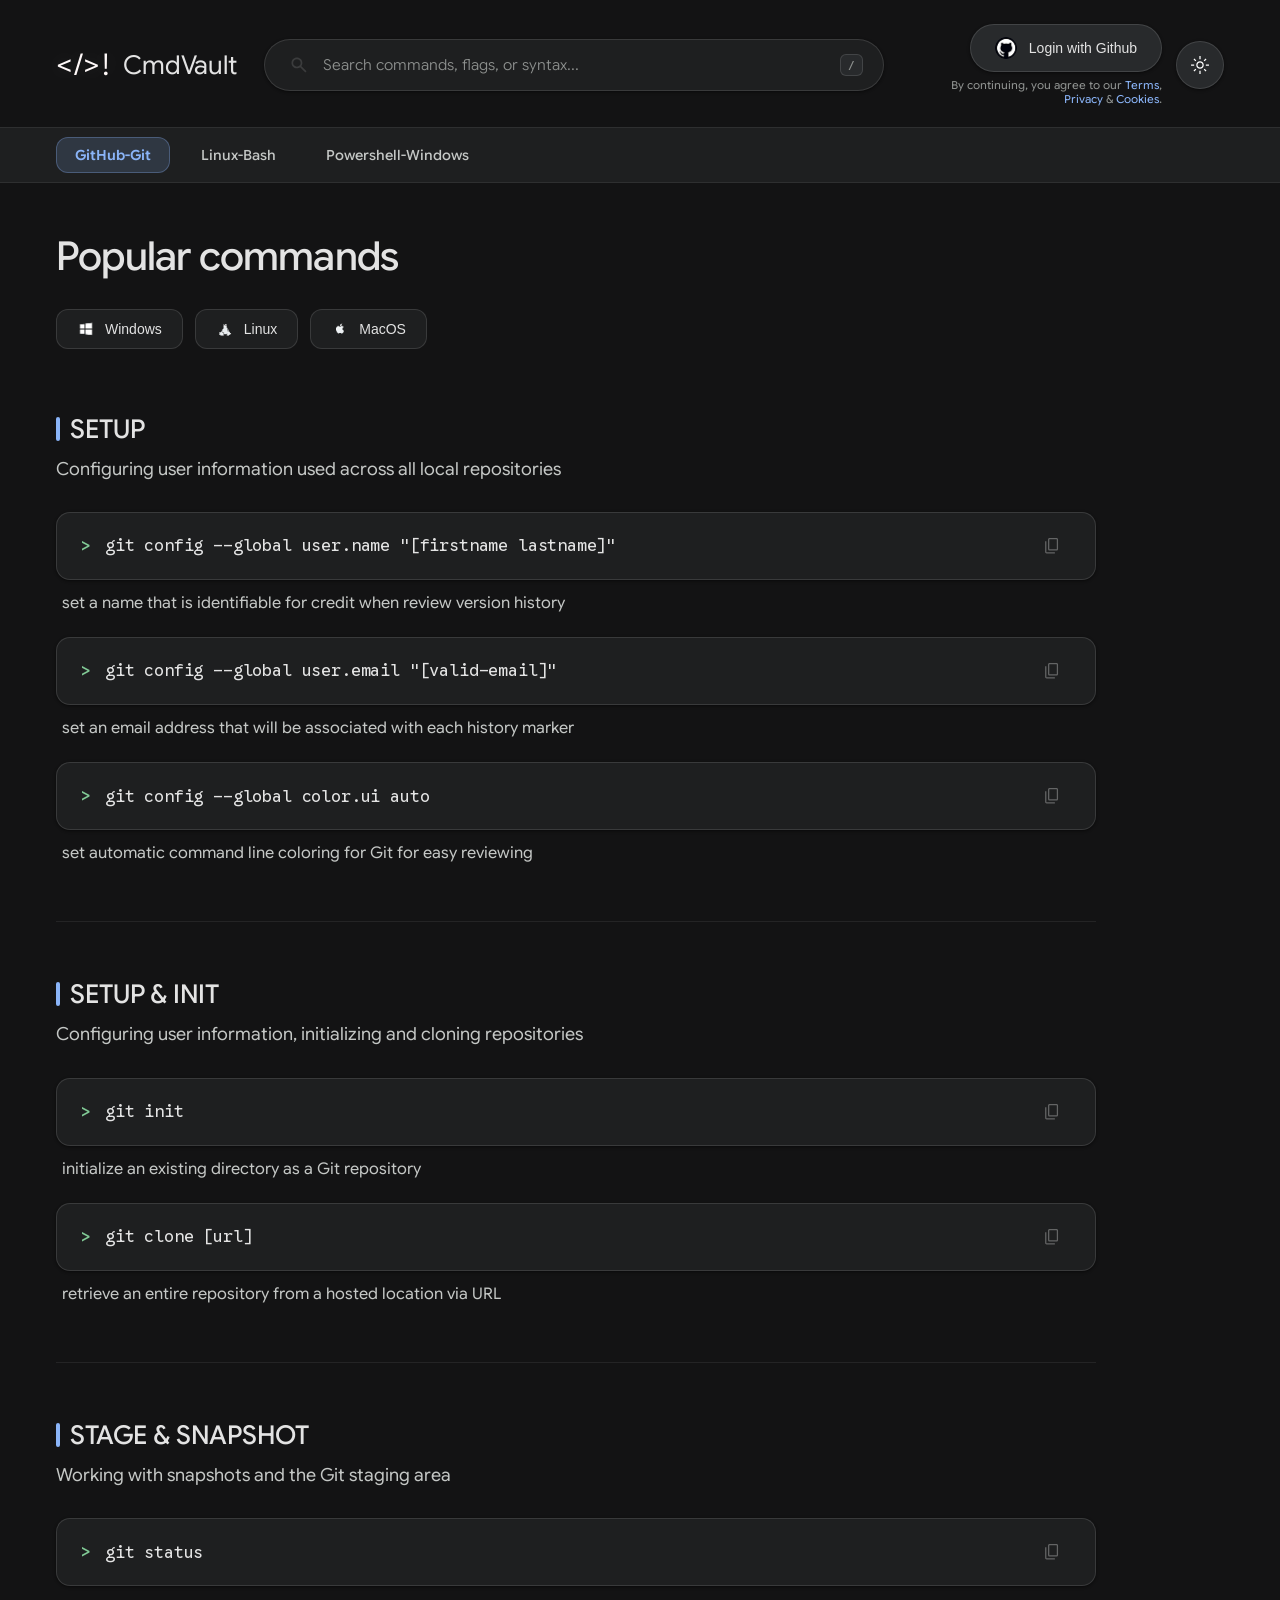
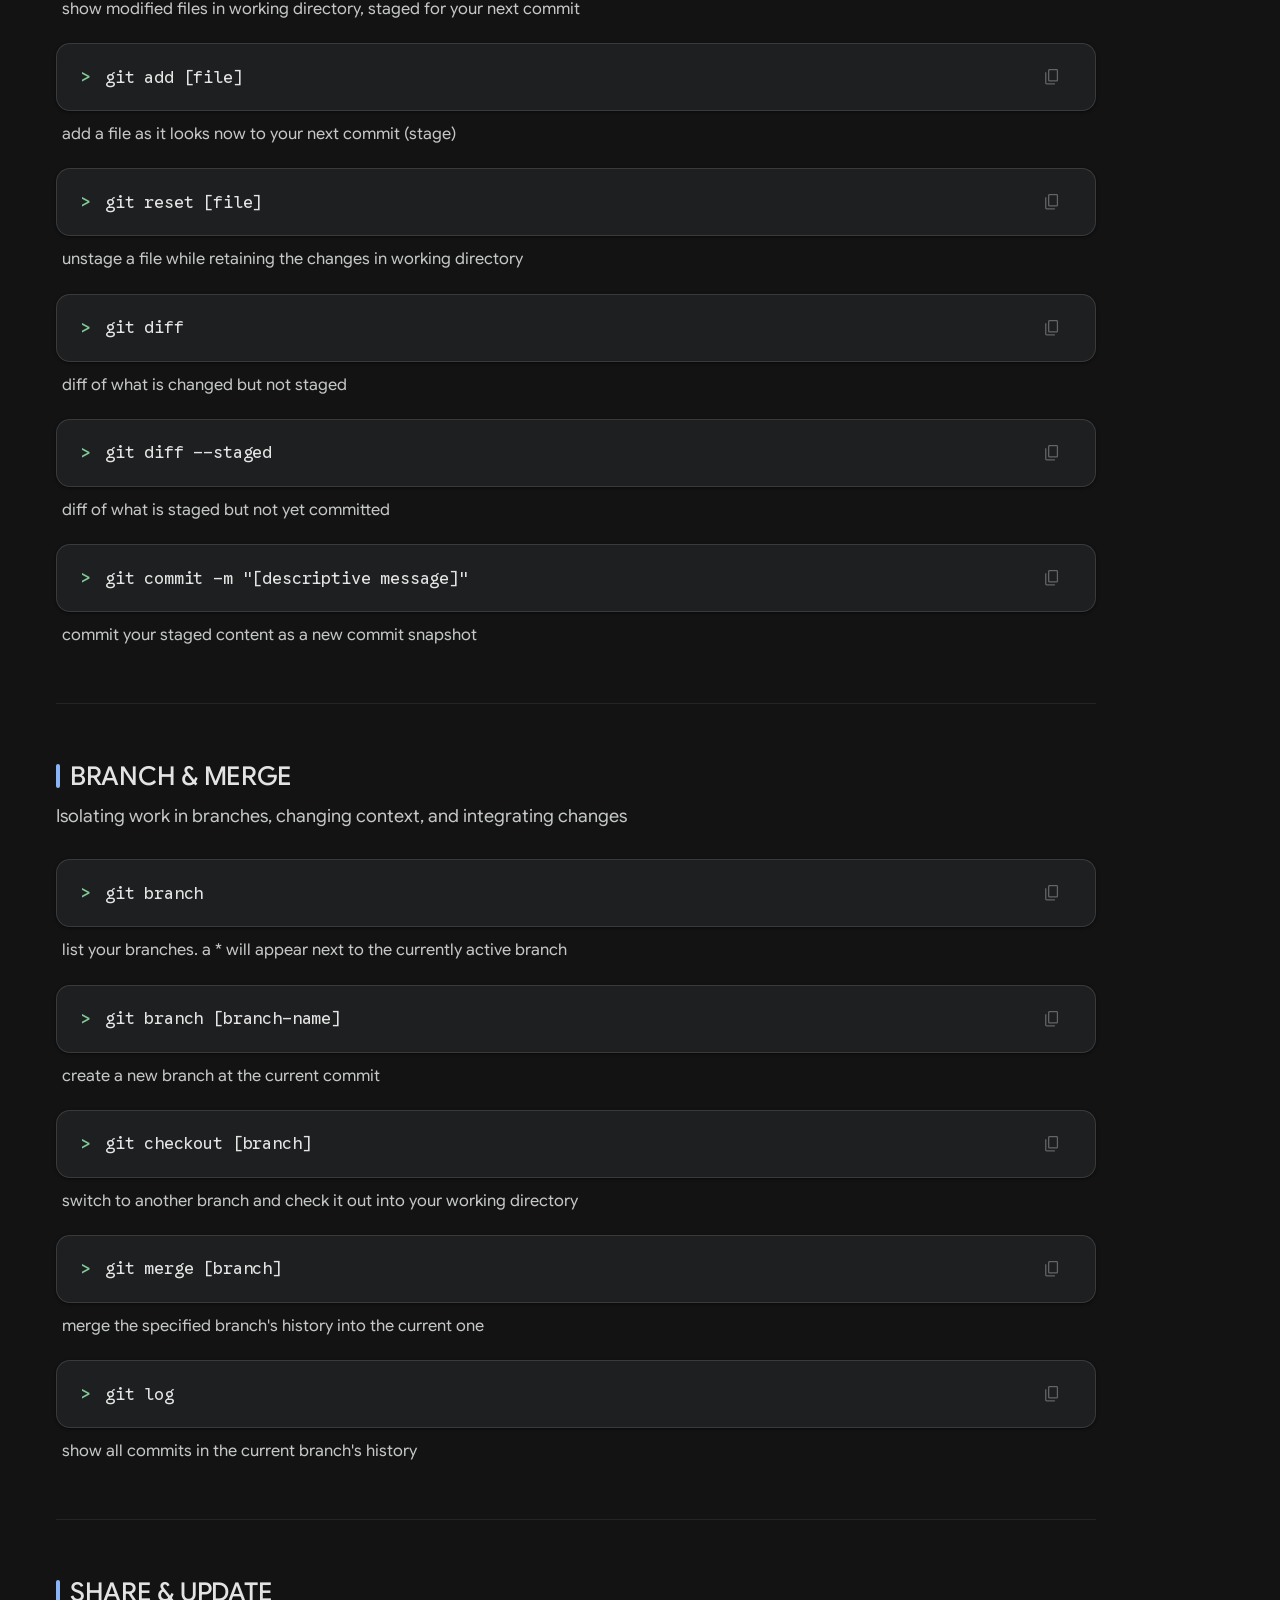
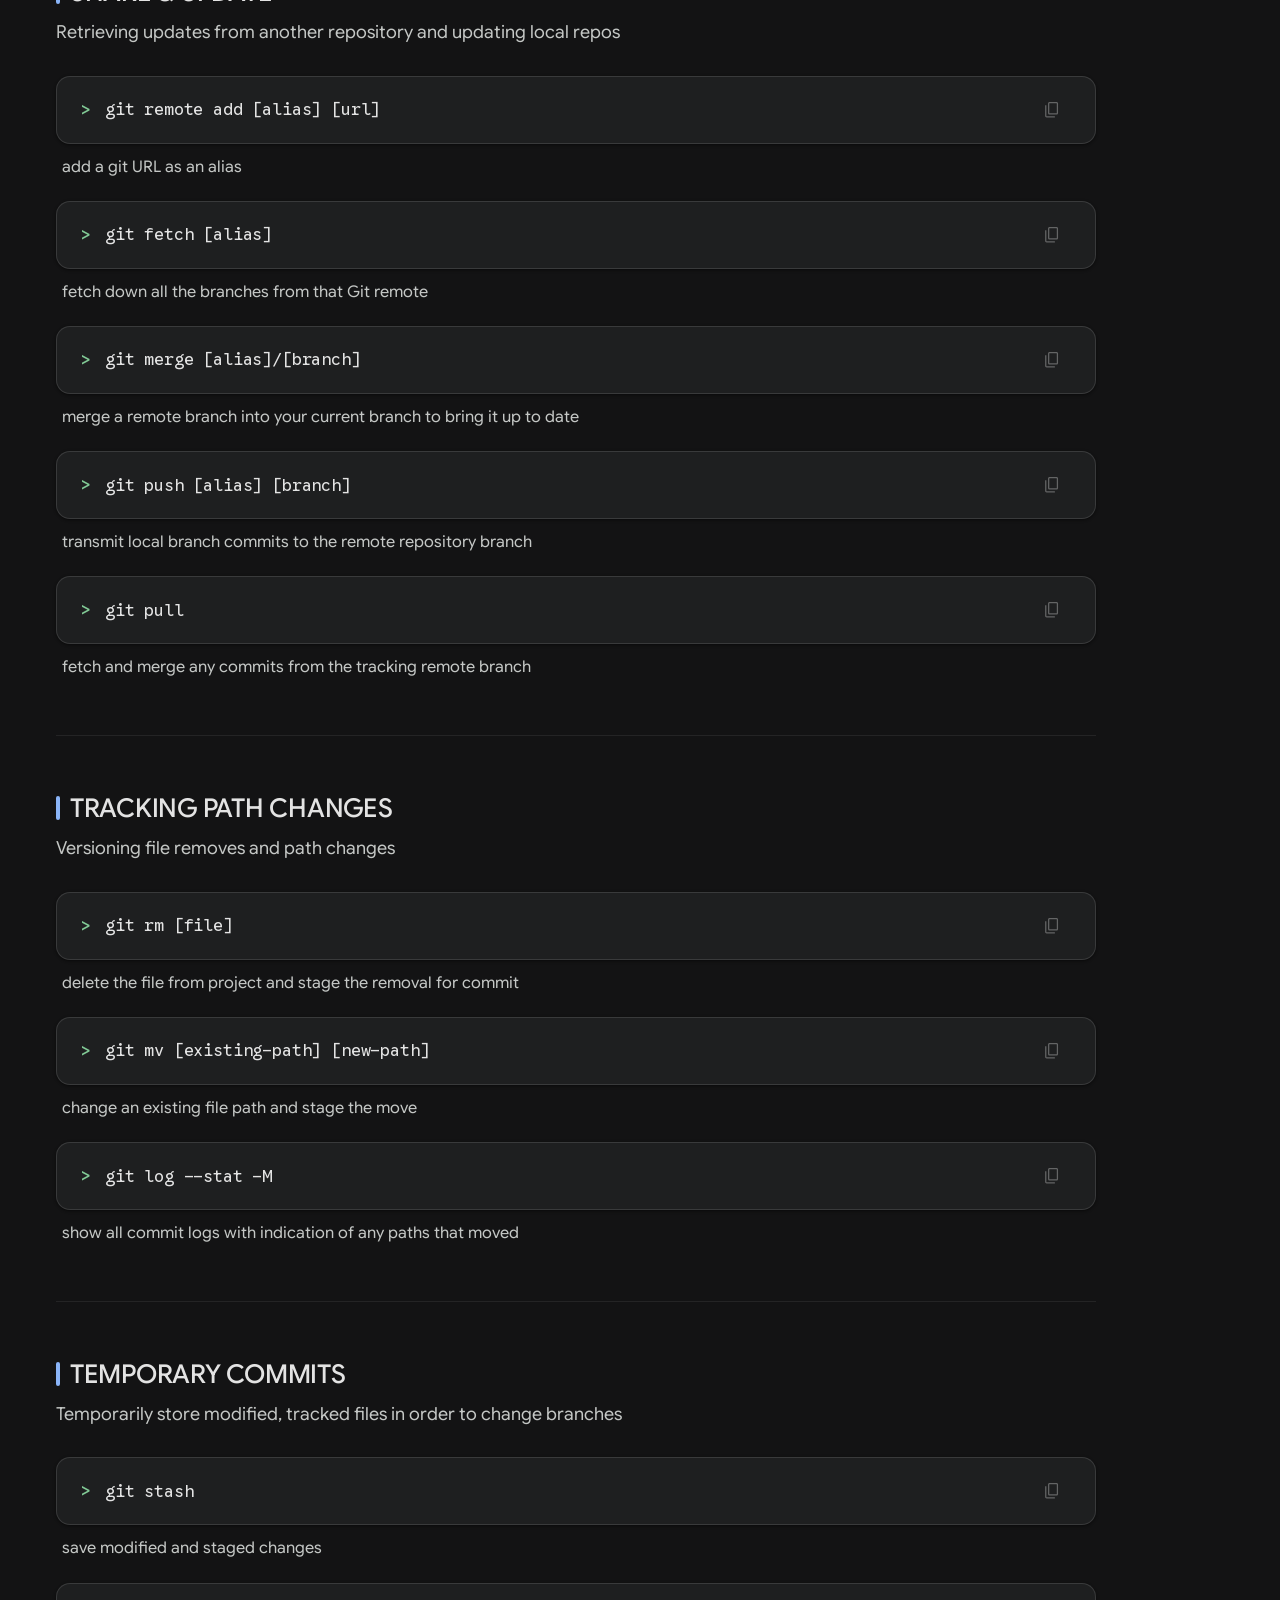
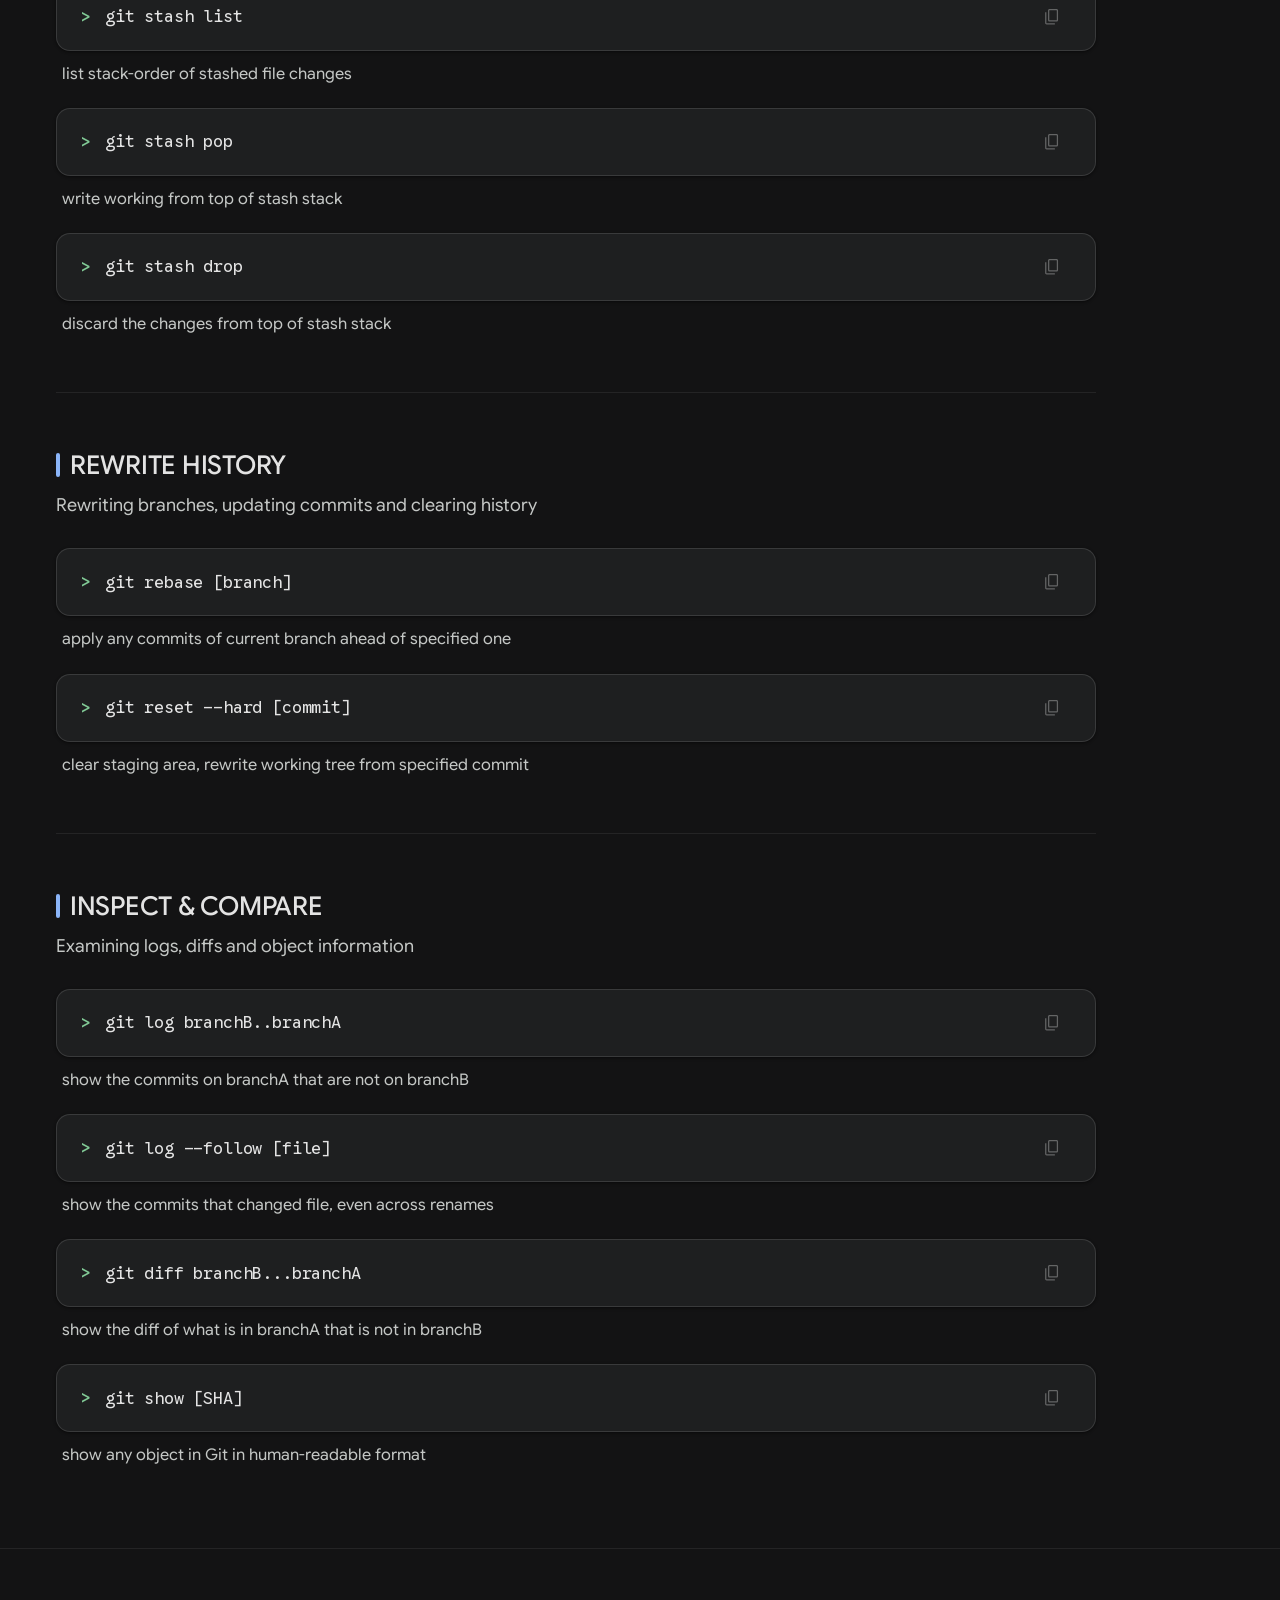
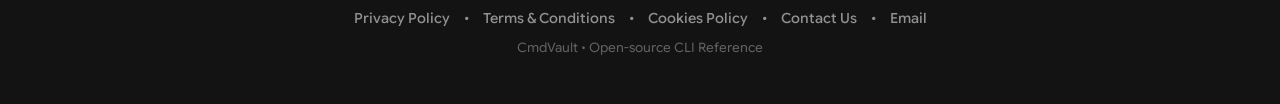
==== index.html @ c99aa342 "feat(pages): add dedicated contact page and link footer to full pages with maintainer email" ====
<!DOCTYPE html>
<html lang="en">
<head>
  <meta charset="UTF-8" />
  <meta name="viewport" content="width=device-width, initial-scale=1.0" />
  <title>CmdVault - Command Line Quick Reference & Cheat Sheet</title>
  <meta name="description" content="CmdVault: Beautiful, instant command cheat sheet for Git, Linux Bash, and Windows PowerShell with 1-click copy." />
  <link rel="icon" type="image/png" href="icons/GITHUB ICON 1.png" />

  <!-- Local Stylesheet -->
  <link rel="stylesheet" href="css/style.css" />
</head>
<body>
  <div class="app-container">
    <!-- Header Bar (Top Navigation) -->
    <header class="header-bar" role="banner">
      <!-- Brand Logo (Clean, Sharp & Exact) -->
      <a href="/" class="logo-wrapper" aria-label="CmdVault Home">
        <span class="logo-symbol">&lt;/&gt;!</span>
        <span class="logo-text">CmdVault</span>
      </a>

      <!-- Google Search Pill -->
      <div class="search-container" role="search">
        <img src="icons/search.svg" alt="Search icon" class="search-icon" width="20" height="20" />
        <input 
          type="text" 
          id="search-input" 
          class="search-input" 
          placeholder="Search commands, flags, or syntax..." 
          autocomplete="off" 
          spellcheck="false" 
          aria-label="Search commands" 
        />
        <kbd class="search-kbd" title="Press / to search">/</kbd>
        <button id="search-clear" class="search-clear" aria-label="Clear search" title="Clear search">&times;</button>
      </div>

      <!-- Right Header Actions -->
      <div class="header-actions">
        <!-- Auth Wrapper with GitHub Legal Consent Notice -->
        <div class="auth-wrapper">
          <button id="auth-btn" class="auth-btn" aria-label="Login with GitHub">
            <img src="icons/GITHUB ICON 1.png" alt="GitHub" class="auth-icon" width="22" height="22" />
            <span class="auth-label">Login with Github</span>
          </button>
          <span class="auth-legal-subtext">
            By continuing, you agree to our 
            <a href="terms.html" class="legal-modal-trigger" data-policy="terms">Terms</a>, 
            <a href="privacy.html" class="legal-modal-trigger" data-policy="privacy">Privacy</a> &amp; 
            <a href="cookies.html" class="legal-modal-trigger" data-policy="cookies">Cookies</a>.
          </span>
        </div>

        <!-- Logged In Profile -->
        <div id="user-profile" class="user-profile">
          <img id="user-avatar" class="user-avatar" src="" alt="User Avatar" />
          <div class="user-details">
            <span id="user-name" class="user-name">User</span>
            <a href="#" id="logout-btn" class="logout-link">Sign Out</a>
          </div>
        </div>

        <!-- Theme Toggle -->
        <button id="theme-toggle" class="theme-btn" aria-label="Toggle Theme" title="Toggle Light/Dark Theme">
          <img src="icons/sun.svg" alt="Theme icon" class="theme-icon" width="20" height="20" />
        </button>
      </div>
    </header>

    <!-- Sub-Header Category Navigation Tabs (Google Material 3 Segmented Nav) -->
    <nav class="category-nav-bar" aria-label="Command Categories">
      <button class="nav-tab active" data-category="github-git">GitHub-Git</button>
      <button class="nav-tab" data-category="linux-bash">Linux-Bash</button>
      <button class="nav-tab" data-category="powershell-windows">Powershell-Windows</button>
    </nav>

    <!-- Main Content -->
    <main class="main-content" role="main">
      <div class="section-title-wrap">
        <h1 class="page-title">Popular commands</h1>
        
        <!-- OS Filter Chips -->
        <div class="os-filters-group" role="group" aria-label="Filter by Operating System">
          <button class="os-pill" data-os="windows" aria-label="Filter by Windows">
            <img src="icons/image 1.png" alt="Windows" width="18" height="18" />
            <span>Windows</span>
          </button>
          <button class="os-pill" data-os="linux" aria-label="Filter by Linux">
            <img src="icons/image 3.png" alt="Linux" width="18" height="18" />
            <span>Linux</span>
          </button>
          <button class="os-pill" data-os="macos" aria-label="Filter by MacOS">
            <img src="icons/image 2.png" alt="MacOS" width="18" height="18" />
            <span>MacOS</span>
          </button>
        </div>
      </div>

      <!-- Commands Container (Dynamically Populated) -->
      <div id="commands-container" class="commands-container">
        <!-- Rendered by js/app.js -->
      </div>

      <!-- Empty State -->
      <div id="empty-state" class="empty-state">
        <h3 class="empty-state-title">No commands matched your search</h3>
        <p class="empty-state-subtitle">Try searching for keywords like "commit", "branch", "config", or "systemctl".</p>
        <button id="reset-search-btn" class="reset-search-btn">Reset Search &amp; Filters</button>
      </div>
    </main>

    <!-- Footer -->
    <footer class="footer-bar" role="contentinfo">
      <div class="footer-links">
        <a href="privacy.html">Privacy Policy</a>
        <span>•</span>
        <a href="terms.html">Terms &amp; Conditions</a>
        <span>•</span>
        <a href="cookies.html">Cookies Policy</a>
        <span>•</span>
        <a href="contact.html">Contact Us</a>
        <span>•</span>
        <a href="mailto:sonavaneparthgit@gmail.com">Email</a>
      </div>
      <p class="footer-copyright">CmdVault • Open-source CLI Reference</p>
    </footer>
  </div>

  <!-- Toast Notification Container (Google Snackbar) -->
  <div id="toast-container" class="toast-container" aria-live="polite"></div>

  <!-- Scripts -->
  <script src="js/env.js" onerror="this.remove()"></script>
  <script src="js/commands-data.js"></script>
  <script type="module" src="js/firebase-config.js"></script>
  <script src="js/app.js"></script>
</body>
</html>
---- css/style.css ----
/* ==========================================================================
   CmdVault - Google Material 3 / Modern Google Aesthetic
   Typography: Google Sans Flex & Google Sans Code
   ========================================================================== */

/* Local Font Declarations */
@font-face {
  font-family: 'Google Sans Flex';
  src: url('../font-familiy/Google_Sans_Flex/GoogleSansFlex-VariableFont_GRAD,ROND,opsz,slnt,wdth,wght.ttf') format('truetype-variations'),
       url('../font-familiy/Google_Sans_Flex/static/GoogleSansFlex_36pt-Regular.ttf') format('truetype');
  font-weight: 100 900;
  font-style: normal;
  font-display: swap;
}

@font-face {
  font-family: 'Google Sans Code';
  src: url('../font-familiy/Google_Sans_Code/static/GoogleSansCode-Regular.ttf') format('truetype');
  font-weight: 400;
  font-style: normal;
  font-display: swap;
}

@font-face {
  font-family: 'Google Sans Code';
  src: url('../font-familiy/Google_Sans_Code/static/GoogleSansCode-Light.ttf') format('truetype');
  font-weight: 300;
  font-style: normal;
  font-display: swap;
}

@font-face {
  font-family: 'Google Sans Code';
  src: url('../font-familiy/Google_Sans_Code/static/GoogleSansCode-Medium.ttf') format('truetype');
  font-weight: 500;
  font-style: normal;
  font-display: swap;
}

@font-face {
  font-family: 'Google Sans Code';
  src: url('../font-familiy/Google_Sans_Code/static/GoogleSansCode-Bold.ttf') format('truetype');
  font-weight: 700;
  font-style: normal;
  font-display: swap;
}

/* ==========================================================================
   Google Design Tokens (Material 3 Dark by Default)
   ========================================================================== */
:root {
  /* Google Dark Theme Palette (Gemini & Google Cloud Dark) */
  --g-bg: #131314;
  --g-surface: #1e1f20;
  --g-surface-elevated: #282a2c;
  --g-surface-hover: #333537;
  --g-surface-active: #3c4043;
  --g-border: rgba(255, 255, 255, 0.12);
  --g-border-subtle: rgba(255, 255, 255, 0.07);
  --g-border-focus: #8ab4f8;

  /* Google Colors */
  --google-blue: #8ab4f8;
  --google-blue-surface: rgba(138, 180, 248, 0.16);
  --google-blue-hover: #aecbfa;
  --google-red: #f28b82;
  --google-yellow: #fdd663;
  --google-green: #81c995;
  --google-green-surface: rgba(129, 201, 149, 0.16);

  /* Typography Text Colors */
  --text-primary: #e3e3e3;
  --text-secondary: #c4c7c5;
  --text-tertiary: #8e918f;
  --text-disabled: #5e6260;

  /* Elevation Shadows */
  --shadow-sm: 0 1px 2px 0 rgba(0, 0, 0, 0.3), 0 1px 3px 1px rgba(0, 0, 0, 0.15);
  --shadow-md: 0 1px 3px 0 rgba(0, 0, 0, 0.3), 0 4px 8px 3px rgba(0, 0, 0, 0.15);
  --shadow-lg: 0 2px 6px 2px rgba(0, 0, 0, 0.3), 0 8px 24px 6px rgba(0, 0, 0, 0.2);

  /* Fonts */
  --font-display: 'Google Sans Flex', -apple-system, BlinkMacSystemFont, "Segoe UI", Roboto, sans-serif;
  --font-code: 'Google Sans Code', ui-monospace, SFMono-Regular, Menlo, Monaco, Consolas, monospace;
}

/* Google Light Theme Palette */
body.light-theme {
  --g-bg: #f8fafd;
  --g-surface: #ffffff;
  --g-surface-elevated: #edf2fa;
  --g-surface-hover: #e3e9f3;
  --g-surface-active: #d7e0ee;
  --g-border: rgba(0, 0, 0, 0.12);
  --g-border-subtle: rgba(0, 0, 0, 0.06);
  --g-border-focus: #1a73e8;

  --google-blue: #1a73e8;
  --google-blue-surface: rgba(26, 115, 232, 0.1);
  --google-blue-hover: #1557b0;
  --google-red: #d93025;
  --google-yellow: #f9ab00;
  --google-green: #188038;
  --google-green-surface: rgba(24, 128, 56, 0.1);

  --text-primary: #1f1f1f;
  --text-secondary: #444746;
  --text-tertiary: #747775;
  --text-disabled: #a8aaa7;

  --shadow-sm: 0 1px 2px 0 rgba(60, 64, 67, 0.3), 0 1px 3px 1px rgba(60, 64, 67, 0.15);
  --shadow-md: 0 1px 3px 0 rgba(60, 64, 67, 0.3), 0 4px 8px 3px rgba(60, 64, 67, 0.15);
  --shadow-lg: 0 2px 6px 2px rgba(60, 64, 67, 0.3), 0 8px 24px 6px rgba(60, 64, 67, 0.2);
}

/* ==========================================================================
   Base Styles & Reset
   ========================================================================== */
*, *::before, *::after {
  box-sizing: border-box;
  margin: 0;
  padding: 0;
}

body {
  background-color: var(--g-bg);
  color: var(--text-primary);
  font-family: var(--font-display);
  min-height: 100vh;
  display: flex;
  flex-direction: column;
  overflow-x: hidden;
  -webkit-font-smoothing: antialiased;
  -moz-osx-font-smoothing: grayscale;
  transition: background-color 0.25s cubic-bezier(0.4, 0, 0.2, 1), color 0.25s cubic-bezier(0.4, 0, 0.2, 1);
}

.app-container {
  width: 100%;
  max-width: 1440px;
  margin: 0 auto;
  min-height: 100vh;
  display: flex;
  flex-direction: column;
  position: relative;
}

/* ==========================================================================
   Header Bar (Google Brand & Pill Search)
   ========================================================================== */
.header-bar {
  display: flex;
  align-items: center;
  justify-content: space-between;
  padding: 24px 56px 20px 56px;
  gap: 28px;
  position: sticky;
  top: 0;
  z-index: 100;
  background-color: var(--g-bg);
  transition: background-color 0.25s ease;
}

/* Brand Logo (Clean, Sharp & Exact to Figma) */
.logo-wrapper {
  display: flex;
  align-items: center;
  gap: 12px;
  text-decoration: none;
  cursor: pointer;
  user-select: none;
  transition: opacity 0.2s ease, transform 0.15s ease;
}

.logo-wrapper:hover {
  opacity: 0.9;
  transform: translateY(-1px);
}

.logo-symbol {
  font-family: var(--font-display);
  font-size: 30px;
  font-weight: 400;
  color: #fff9f9;
  line-height: 1;
  letter-spacing: 0.02em;
  display: inline-flex;
  align-items: center;
  text-shadow: 0 0 20px rgba(255, 255, 255, 0.2);
}

body.light-theme .logo-symbol {
  color: #1a73e8;
  text-shadow: none;
}

.logo-text {
  font-family: var(--font-display);
  font-size: 26px;
  font-weight: 400;
  color: var(--text-primary);
  letter-spacing: -0.01em;
  line-height: 1;
}

/* Google Search Pill */
.search-container {
  flex: 1;
  max-width: 680px;
  height: 52px;
  background-color: var(--g-surface);
  border: 1px solid var(--g-border);
  border-radius: 28px;
  display: flex;
  align-items: center;
  padding: 0 20px 0 24px;
  gap: 14px;
  transition: all 0.2s cubic-bezier(0.4, 0, 0.2, 1);
  box-shadow: var(--shadow-sm);
}

.search-container:hover {
  background-color: var(--g-surface-hover);
  border-color: rgba(255, 255, 255, 0.2);
  box-shadow: var(--shadow-md);
}

body.light-theme .search-container:hover {
  border-color: rgba(0, 0, 0, 0.2);
}

.search-container:focus-within {
  background-color: var(--g-surface);
  border-color: var(--g-border-focus);
  box-shadow: 0 0 0 3px var(--google-blue-surface), var(--shadow-md);
}

.search-icon {
  width: 20px;
  height: 20px;
  opacity: 0.65;
  flex-shrink: 0;
  pointer-events: none;
  filter: brightness(1.2);
}

body.light-theme .search-icon {
  filter: invert(0.6);
}

.search-input {
  width: 100%;
  background: transparent;
  border: none;
  outline: none;
  font-family: var(--font-display);
  font-size: 15px;
  font-weight: 400;
  color: var(--text-primary);
}

.search-input::placeholder {
  color: var(--text-tertiary);
  font-weight: 300;
}

/* Keyboard Shortcut Badge */
.search-kbd {
  font-family: var(--font-code);
  font-size: 11px;
  font-weight: 500;
  color: var(--text-tertiary);
  background: var(--g-surface-elevated);
  border: 1px solid var(--g-border);
  border-radius: 6px;
  padding: 3px 7px;
  user-select: none;
  pointer-events: none;
  transition: opacity 0.2s ease;
}

.search-container:focus-within .search-kbd {
  opacity: 0;
  pointer-events: none;
}

.search-clear {
  background: transparent;
  border: none;
  color: var(--text-tertiary);
  font-size: 18px;
  cursor: pointer;
  display: none;
  padding: 4px;
  border-radius: 50%;
  transition: color 0.15s ease;
}

.search-clear:hover {
  color: var(--text-primary);
}

.search-clear.visible {
  display: block;
}

/* Right Header Actions */
.header-actions {
  display: flex;
  align-items: center;
  gap: 14px;
}

/* Google Material 3 Tonal Button */
.auth-btn {
  height: 48px;
  padding: 0 24px;
  background-color: var(--g-surface-elevated);
  border: 1px solid var(--g-border);
  border-radius: 24px;
  display: flex;
  align-items: center;
  gap: 12px;
  cursor: pointer;
  text-decoration: none;
  box-shadow: var(--shadow-sm);
  transition: all 0.2s cubic-bezier(0.4, 0, 0.2, 1);
}

.auth-btn:hover {
  background-color: var(--g-surface-hover);
  border-color: rgba(255, 255, 255, 0.25);
  box-shadow: var(--shadow-md);
  transform: translateY(-1px);
}

body.light-theme .auth-btn:hover {
  border-color: rgba(0, 0, 0, 0.2);
}

.auth-btn:active {
  transform: translateY(0);
}

.auth-icon {
  width: 22px;
  height: 22px;
  border-radius: 50%;
  object-fit: cover;
  flex-shrink: 0;
}

.auth-label {
  font-size: 14px;
  font-weight: 500;
  color: var(--text-primary);
  white-space: nowrap;
}

/* Logged In Profile */
.user-profile {
  display: none;
  align-items: center;
  gap: 12px;
  background: var(--g-surface-elevated);
  padding: 4px 16px 4px 6px;
  border-radius: 24px;
  border: 1px solid var(--g-border);
}

.user-profile.active {
  display: flex;
}

.user-avatar {
  width: 36px;
  height: 36px;
  border-radius: 50%;
  border: 2px solid var(--google-blue);
  object-fit: cover;
}

.user-details {
  display: flex;
  flex-direction: column;
}

.user-name {
  font-size: 13px;
  font-weight: 500;
  color: var(--text-primary);
  max-width: 120px;
  overflow: hidden;
  text-overflow: ellipsis;
  white-space: nowrap;
}

.logout-link {
  font-size: 11px;
  font-weight: 500;
  color: var(--google-red);
  cursor: pointer;
  text-decoration: none;
}

.logout-link:hover {
  text-decoration: underline;
}

/* Material 3 Icon Button (Theme Toggle) */
.theme-btn {
  height: 48px;
  width: 48px;
  background-color: var(--g-surface-elevated);
  border: 1px solid var(--g-border);
  border-radius: 24px;
  display: flex;
  align-items: center;
  justify-content: center;
  cursor: pointer;
  box-shadow: var(--shadow-sm);
  transition: all 0.2s cubic-bezier(0.4, 0, 0.2, 1);
}

.theme-btn:hover {
  background-color: var(--g-surface-hover);
  border-color: rgba(255, 255, 255, 0.25);
  box-shadow: var(--shadow-md);
  transform: translateY(-1px);
}

body.light-theme .theme-btn:hover {
  border-color: rgba(0, 0, 0, 0.2);
}

.theme-btn:active {
  transform: scale(0.95);
}

.theme-icon {
  width: 20px;
  height: 20px;
  transition: transform 0.3s cubic-bezier(0.4, 0, 0.2, 1);
  filter: brightness(1.2);
}

body.light-theme .theme-icon {
  filter: invert(1);
  transform: rotate(180deg);
}

/* ==========================================================================
   Category Navigation Bar (Google Material 3 Segmented Nav)
   ========================================================================== */
.category-nav-bar {
  background-color: var(--g-surface);
  height: 56px;
  width: 100%;
  display: flex;
  align-items: center;
  padding: 0 56px;
  gap: 12px;
  border-top: 1px solid var(--g-border-subtle);
  border-bottom: 1px solid var(--g-border-subtle);
  overflow-x: auto;
}

.nav-tab {
  font-family: var(--font-display);
  font-size: 14px;
  font-weight: 500;
  color: var(--text-secondary);
  background: transparent;
  border: 1px solid transparent;
  border-radius: 12px;
  padding: 8px 18px;
  cursor: pointer;
  transition: all 0.2s cubic-bezier(0.4, 0, 0.2, 1);
  white-space: nowrap;
}

.nav-tab:hover {
  background-color: var(--g-surface-hover);
  color: var(--text-primary);
}

.nav-tab.active {
  background-color: var(--google-blue-surface);
  color: var(--google-blue);
  border-color: rgba(138, 180, 248, 0.3);
  font-weight: 600;
}

/* ==========================================================================
   Main Content Area
   ========================================================================== */
.main-content {
  flex: 1;
  padding: 48px 56px 80px 56px;
  display: flex;
  flex-direction: column;
}

.section-title-wrap {
  margin-bottom: 40px;
}

.page-title {
  font-size: 40px;
  font-weight: 500;
  color: var(--text-primary);
  margin-bottom: 28px;
  letter-spacing: -0.02em;
}

/* Google Material 3 Filter Chips */
.os-filters-group {
  display: flex;
  align-items: center;
  gap: 12px;
  flex-wrap: wrap;
}

.os-pill {
  height: 40px;
  padding: 0 20px;
  background-color: var(--g-surface);
  border: 1px solid var(--g-border);
  border-radius: 12px;
  display: flex;
  align-items: center;
  gap: 10px;
  cursor: pointer;
  transition: all 0.2s cubic-bezier(0.4, 0, 0.2, 1);
  user-select: none;
}

.os-pill:hover {
  background-color: var(--g-surface-hover);
  border-color: rgba(255, 255, 255, 0.2);
}

body.light-theme .os-pill:hover {
  border-color: rgba(0, 0, 0, 0.2);
}

.os-pill.active {
  background-color: var(--google-blue-surface);
  border-color: var(--google-blue);
  box-shadow: 0 0 12px rgba(138, 180, 248, 0.2);
}

.os-pill img {
  width: 18px;
  height: 18px;
  object-fit: contain;
}

.os-pill span {
  font-size: 14px;
  font-weight: 500;
  color: var(--text-primary);
}

.os-pill.active span {
  color: var(--google-blue);
  font-weight: 600;
}

/* ==========================================================================
   Command Sections & Cards (Google Cloud Shell / DevTools Aesthetic)
   ========================================================================== */
.commands-container {
  display: flex;
  flex-direction: column;
  gap: 56px;
  margin-top: 24px;
}

.command-section {
  display: flex;
  flex-direction: column;
  gap: 24px;
  position: relative;
}

.section-heading {
  font-size: 26px;
  font-weight: 500;
  color: var(--text-primary);
  letter-spacing: -0.01em;
  display: flex;
  align-items: center;
  gap: 10px;
}

.section-heading::before {
  content: '';
  display: inline-block;
  width: 4px;
  height: 24px;
  background: var(--google-blue);
  border-radius: 2px;
}

.section-desc {
  font-size: 18px;
  font-weight: 400;
  color: var(--text-secondary);
  margin-top: -12px;
  margin-bottom: 6px;
  line-height: 1.4;
}

.command-group {
  display: flex;
  flex-direction: column;
  gap: 22px;
}

.command-item {
  display: flex;
  flex-direction: column;
  gap: 12px;
  max-width: 1040px;
}

/* Command Code Box */
.command-box {
  width: 100%;
  min-height: 60px;
  background-color: var(--g-surface);
  border: 1px solid var(--g-border);
  border-radius: 14px;
  display: flex;
  align-items: center;
  justify-content: space-between;
  padding: 14px 24px;
  box-shadow: var(--shadow-sm);
  transition: all 0.2s cubic-bezier(0.4, 0, 0.2, 1);
  position: relative;
}

.command-box:hover {
  border-color: rgba(255, 255, 255, 0.24);
  background-color: var(--g-surface-hover);
  box-shadow: var(--shadow-md);
  transform: translateY(-1px);
}

body.light-theme .command-box:hover {
  border-color: rgba(0, 0, 0, 0.2);
}

.command-code-wrap {
  display: flex;
  align-items: center;
  gap: 14px;
  flex: 1;
  overflow: hidden;
}

.command-prompt {
  font-family: var(--font-code);
  font-size: 16px;
  font-weight: 500;
  color: var(--google-green);
  user-select: none;
  flex-shrink: 0;
}

.command-code {
  font-family: var(--font-code);
  font-size: 17px;
  font-weight: 400;
  color: var(--text-primary);
  white-space: pre-wrap;
  word-break: break-all;
  user-select: all;
  letter-spacing: -0.01em;
}

/* Copy Action Button (Google Material Ripple) */
.copy-btn {
  background: transparent;
  border: none;
  cursor: pointer;
  width: 38px;
  height: 38px;
  display: flex;
  align-items: center;
  justify-content: center;
  border-radius: 50%;
  transition: all 0.15s cubic-bezier(0.4, 0, 0.2, 1);
  margin-left: 16px;
  flex-shrink: 0;
}

.copy-btn:hover {
  background-color: var(--g-surface-active);
}

.copy-btn:active {
  transform: scale(0.92);
}

.copy-btn img,
.copy-btn svg {
  width: 20px;
  height: 20px;
  opacity: 0.65;
  transition: opacity 0.2s ease, transform 0.2s ease;
}

.copy-btn:hover img,
.copy-btn:hover svg {
  opacity: 1;
}

.copy-btn.copied {
  background-color: var(--google-green-surface);
}

.copy-btn.copied svg path {
  fill: var(--google-green);
}

/* Command Explanation */
.command-explanation {
  font-size: 16px;
  font-weight: 400;
  color: var(--text-secondary);
  line-height: 1.45;
  padding-left: 6px;
}

/* Section Divider */
.section-divider {
  width: 100%;
  max-width: 1040px;
  margin-top: 32px;
  border: none;
  border-top: 1px solid var(--g-border-subtle);
}

/* Empty State */
.empty-state {
  display: none;
  flex-direction: column;
  align-items: center;
  justify-content: center;
  padding: 80px 20px;
  text-align: center;
  gap: 16px;
}

.empty-state.visible {
  display: flex;
}

.empty-state-title {
  font-size: 24px;
  font-weight: 500;
  color: var(--text-primary);
}

.empty-state-subtitle {
  font-size: 16px;
  font-weight: 400;
  color: var(--text-tertiary);
}

.reset-search-btn {
  margin-top: 14px;
  padding: 10px 24px;
  background-color: var(--google-blue);
  color: #131314;
  border: none;
  border-radius: 20px;
  font-size: 14px;
  font-weight: 600;
  cursor: pointer;
  box-shadow: var(--shadow-sm);
  transition: all 0.2s cubic-bezier(0.4, 0, 0.2, 1);
}

.reset-search-btn:hover {
  background-color: var(--google-blue-hover);
  box-shadow: var(--shadow-md);
  transform: translateY(-1px);
}

/* ==========================================================================
   Footer
   ========================================================================== */
.footer-bar {
  display: flex;
  flex-direction: column;
  align-items: center;
  justify-content: center;
  gap: 12px;
  padding: 60px 20px 48px 20px;
  margin-top: auto;
  border-top: 1px solid var(--g-border-subtle);
}

.footer-links {
  font-size: 14px;
  font-weight: 500;
  color: var(--text-tertiary);
  display: flex;
  gap: 14px;
  align-items: center;
}

.footer-links a {
  color: inherit;
  text-decoration: none;
  transition: color 0.2s ease;
}

.footer-links a:hover {
  color: var(--google-blue);
}

.footer-copyright {
  font-size: 13px;
  font-weight: 400;
  color: var(--text-disabled);
}

/* ==========================================================================
   Google Material 3 Snackbar (Toast Notification)
   ========================================================================== */
.toast-container {
  position: fixed;
  bottom: 28px;
  left: 50%;
  transform: translateX(-50%);
  z-index: 1000;
  display: flex;
  flex-direction: column;
  align-items: center;
  gap: 10px;
  pointer-events: none;
}

.toast {
  background-color: var(--g-surface-elevated);
  color: var(--text-primary);
  border: 1px solid var(--g-border);
  border-radius: 28px;
  padding: 12px 24px;
  font-size: 14px;
  font-weight: 500;
  box-shadow: var(--shadow-lg);
  display: flex;
  align-items: center;
  gap: 12px;
  opacity: 0;
  transform: translateY(16px) scale(0.96);
  transition: all 0.25s cubic-bezier(0.4, 0, 0.2, 1);
  pointer-events: auto;
}

.toast.show {
  opacity: 1;
  transform: translateY(0) scale(1);
}

.toast-icon {
  color: var(--google-green);
  display: flex;
  align-items: center;
}

/* ==========================================================================
   Responsive Adaptations
   ========================================================================== */
@media (max-width: 1024px) {
  .header-bar {
    padding: 20px 28px;
    flex-wrap: wrap;
  }
  .search-container {
    order: 3;
    max-width: 100%;
    width: 100%;
  }
  .category-nav-bar {
    padding: 0 28px;
  }
  .main-content {
    padding: 36px 28px 60px 28px;
  }
}

@media (max-width: 640px) {
  .header-bar {
    padding: 16px 20px;
    gap: 16px;
  }
  .auth-btn {
    padding: 0 14px;
  }
  .auth-label {
    display: none;
  }
  .category-nav-bar {
    padding: 0 16px;
    gap: 8px;
  }
  .main-content {
    padding: 28px 18px 48px 18px;
  }
  .page-title {
    font-size: 30px;
  }
  .section-heading {
    font-size: 22px;
  }
  .section-desc {
    font-size: 15px;
  }
  .command-code {
    font-size: 15px;
  }
  .command-explanation {
    font-size: 14px;
  }
  .command-box {
    padding: 12px 16px;
  }
  .search-kbd {
    display: none;
  }
}

/* ==========================================================================
   Legal Documents & Consent Subtext (Google Material 3)
   ========================================================================== */
.auth-wrapper {
  display: flex;
  flex-direction: column;
  align-items: flex-end;
  gap: 6px;
}

.auth-legal-subtext {
  font-size: 11px;
  font-weight: 400;
  color: var(--text-tertiary);
  max-width: 250px;
  text-align: right;
  line-height: 1.3;
}

.auth-legal-subtext a {
  color: var(--google-blue);
  text-decoration: none;
  transition: opacity 0.15s ease;
}

.auth-legal-subtext a:hover {
  text-decoration: underline;
}

/* Standalone Legal Page Layout */
.legal-page {
  background-color: var(--g-bg);
  color: var(--text-primary);
  min-height: 100vh;
}

.legal-container {
  max-width: 860px;
  margin: 0 auto;
  padding: 40px 24px 80px 24px;
  display: flex;
  flex-direction: column;
}

.legal-header {
  display: flex;
  align-items: center;
  justify-content: space-between;
  margin-bottom: 40px;
  padding-bottom: 20px;
  border-bottom: 1px solid var(--g-border-subtle);
}

.back-link {
  display: inline-flex;
  align-items: center;
  gap: 8px;
  font-size: 14px;
  font-weight: 500;
  color: var(--google-blue);
  text-decoration: none;
  padding: 8px 16px;
  background: var(--g-surface);
  border: 1px solid var(--g-border);
  border-radius: 20px;
  transition: all 0.2s ease;
}

.back-link:hover {
  background: var(--g-surface-hover);
  transform: translateX(-2px);
}

.legal-badge {
  font-size: 11px;
  font-weight: 600;
  text-transform: uppercase;
  letter-spacing: 0.06em;
  padding: 4px 12px;
  border-radius: 12px;
  background: var(--g-surface-elevated);
  color: var(--text-tertiary);
  border: 1px solid var(--g-border-subtle);
}

.legal-content h1 {
  font-size: 38px;
  font-weight: 500;
  letter-spacing: -0.02em;
  color: var(--text-primary);
  margin-bottom: 12px;
}

.effective-date {
  font-size: 13px;
  color: var(--text-tertiary);
  margin-bottom: 28px;
}

.callout-box {
  background: var(--g-surface);
  border-left: 4px solid var(--google-blue);
  border-radius: 0 12px 12px 0;
  padding: 16px 20px;
  margin-bottom: 32px;
  font-size: 15px;
  line-height: 1.5;
  color: var(--text-secondary);
}

.warning-box {
  background: rgba(242, 139, 130, 0.12);
  border-left: 4px solid var(--google-red);
  border-radius: 0 12px 12px 0;
  padding: 16px 20px;
  margin: 16px 0 20px 0;
  font-size: 14px;
  line-height: 1.5;
  color: var(--google-red);
}

.legal-content section {
  margin-bottom: 36px;
}

.legal-content h2 {
  font-size: 22px;
  font-weight: 500;
  color: var(--text-primary);
  margin-bottom: 14px;
}

.legal-content p {
  font-size: 15px;
  line-height: 1.6;
  color: var(--text-secondary);
  margin-bottom: 14px;
}

.legal-content ul {
  margin: 12px 0 16px 24px;
}

.legal-content li {
  font-size: 15px;
  line-height: 1.6;
  color: var(--text-secondary);
  margin-bottom: 8px;
}

.legal-content a {
  color: var(--google-blue);
  text-decoration: underline;
}

.table-wrap {
  overflow-x: auto;
  margin: 20px 0;
  border-radius: 12px;
  border: 1px solid var(--g-border);
}

.legal-table {
  width: 100%;
  border-collapse: collapse;
  text-align: left;
  font-size: 14px;
}

.legal-table th {
  background: var(--g-surface-elevated);
  padding: 12px 16px;
  font-weight: 600;
  color: var(--text-primary);
  border-bottom: 1px solid var(--g-border);
}

.legal-table td {
  padding: 12px 16px;
  color: var(--text-secondary);
  border-bottom: 1px solid var(--g-border-subtle);
}

.legal-footer {
  margin-top: 60px;
  padding-top: 24px;
  border-top: 1px solid var(--g-border-subtle);
  display: flex;
  align-items: center;
  justify-content: space-between;
  flex-wrap: wrap;
  gap: 16px;
  font-size: 13px;
  color: var(--text-tertiary);
}

.legal-footer-links {
  display: flex;
  align-items: center;
  gap: 10px;
}

.legal-footer-links a {
  color: inherit;
  text-decoration: none;
}

.legal-footer-links a:hover {
  color: var(--google-blue);
}

/* In-App Interactive Legal Modal */
.modal-backdrop {
  position: fixed;
  inset: 0;
  background: rgba(0, 0, 0, 0.65);
  backdrop-filter: blur(4px);
  z-index: 2000;
  display: none;
  align-items: center;
  justify-content: center;
  padding: 20px;
  opacity: 0;
  transition: opacity 0.25s ease;
}

.modal-backdrop.open {
  display: flex;
  opacity: 1;
}

.modal-dialog {
  width: 100%;
  max-width: 780px;
  max-height: 85vh;
  background: var(--g-surface);
  border: 1px solid var(--g-border);
  border-radius: 24px;
  box-shadow: var(--shadow-lg);
  display: flex;
  flex-direction: column;
  overflow: hidden;
  transform: translateY(20px) scale(0.97);
  transition: transform 0.25s cubic-bezier(0.4, 0, 0.2, 1);
}

.modal-backdrop.open .modal-dialog {
  transform: translateY(0) scale(1);
}

.modal-header {
  padding: 20px 28px;
  border-bottom: 1px solid var(--g-border-subtle);
  display: flex;
  align-items: center;
  justify-content: space-between;
}

.modal-title {
  font-size: 20px;
  font-weight: 500;
  color: var(--text-primary);
}

.modal-close {
  background: transparent;
  border: none;
  color: var(--text-tertiary);
  font-size: 24px;
  cursor: pointer;
  padding: 4px 8px;
  border-radius: 50%;
  transition: all 0.15s ease;
}

.modal-close:hover {
  color: var(--text-primary);
  background: var(--g-surface-hover);
}

.modal-body {
  padding: 28px;
  overflow-y: auto;
  font-size: 15px;
  line-height: 1.6;
  color: var(--text-secondary);
}

.modal-footer {
  padding: 16px 28px;
  border-top: 1px solid var(--g-border-subtle);
  display: flex;
  align-items: center;
  justify-content: space-between;
  background: var(--g-surface-elevated);
}

.modal-external-link {
  font-size: 13px;
  color: var(--google-blue);
  text-decoration: none;
}

.modal-external-link:hover {
  text-decoration: underline;
}

.modal-btn {
  padding: 8px 20px;
  background: var(--google-blue);
  color: #131314;
  border: none;
  border-radius: 18px;
  font-size: 14px;
  font-weight: 600;
  cursor: pointer;
}
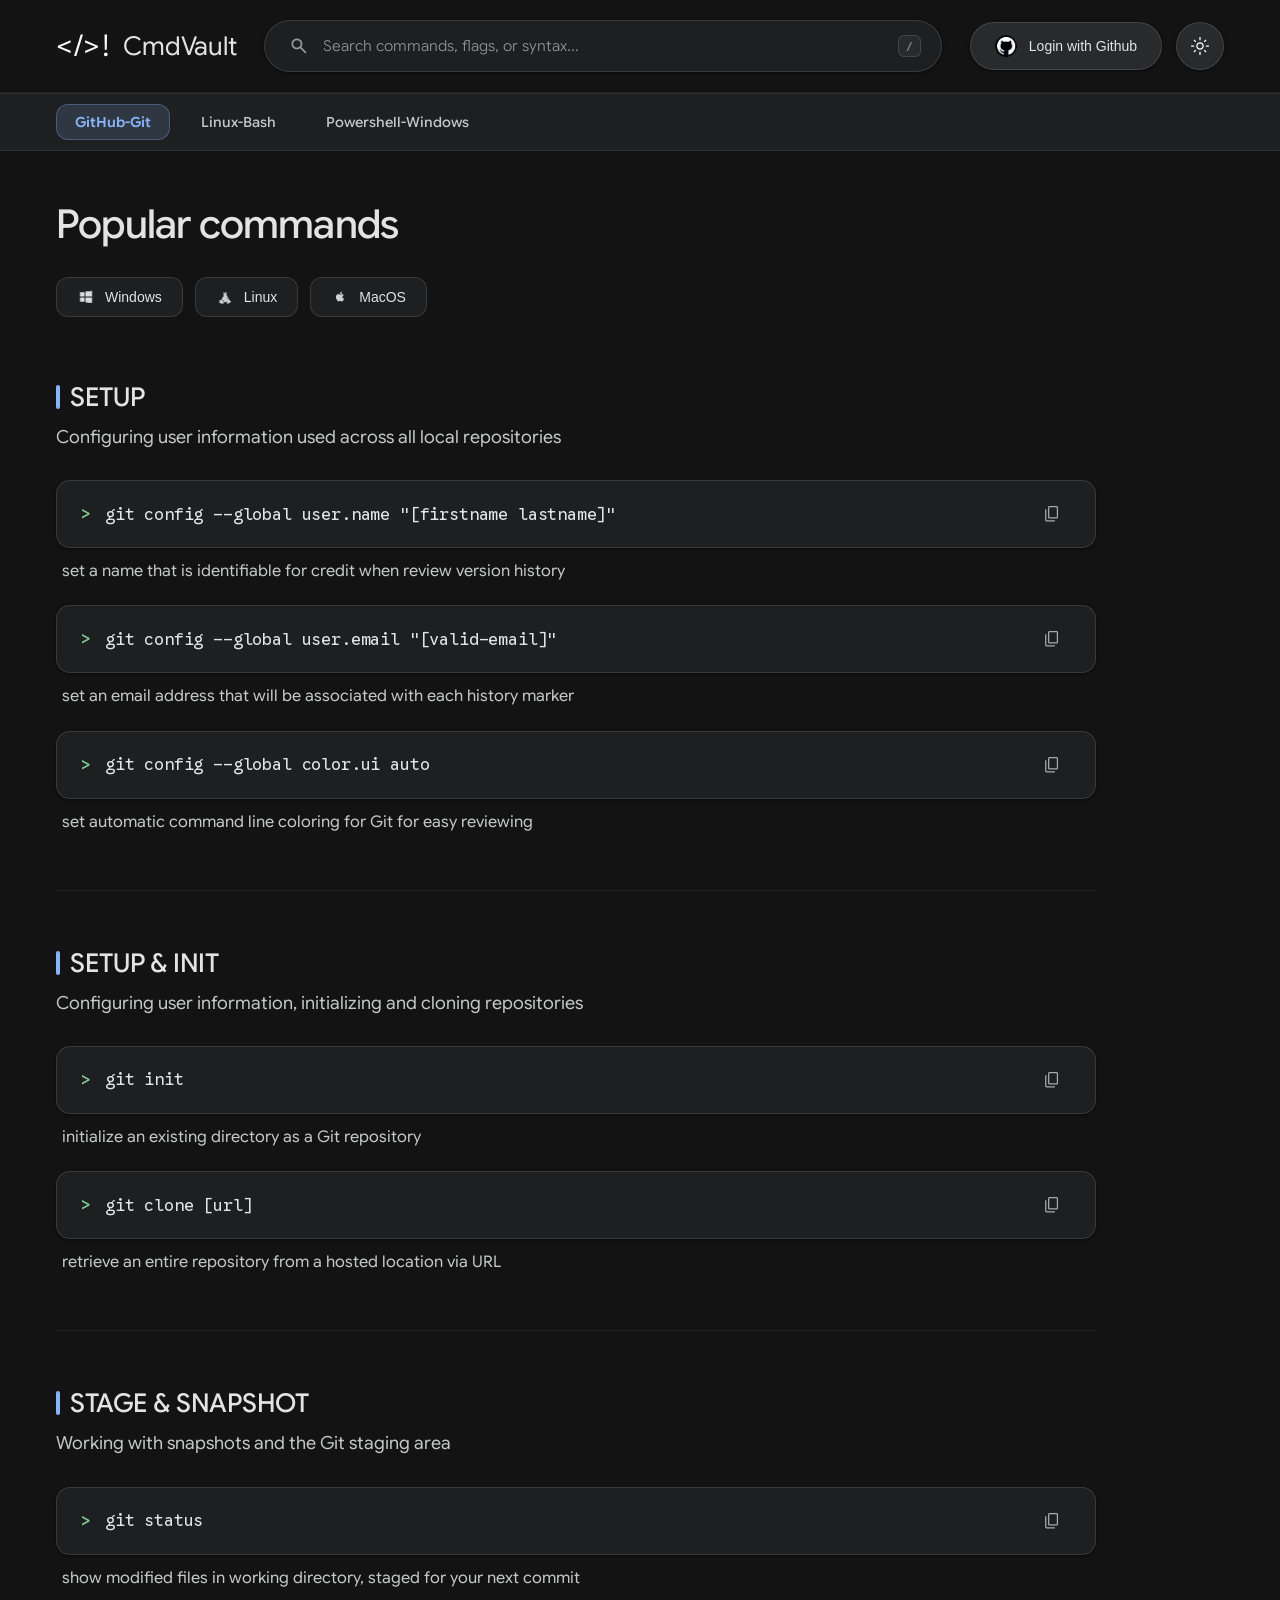
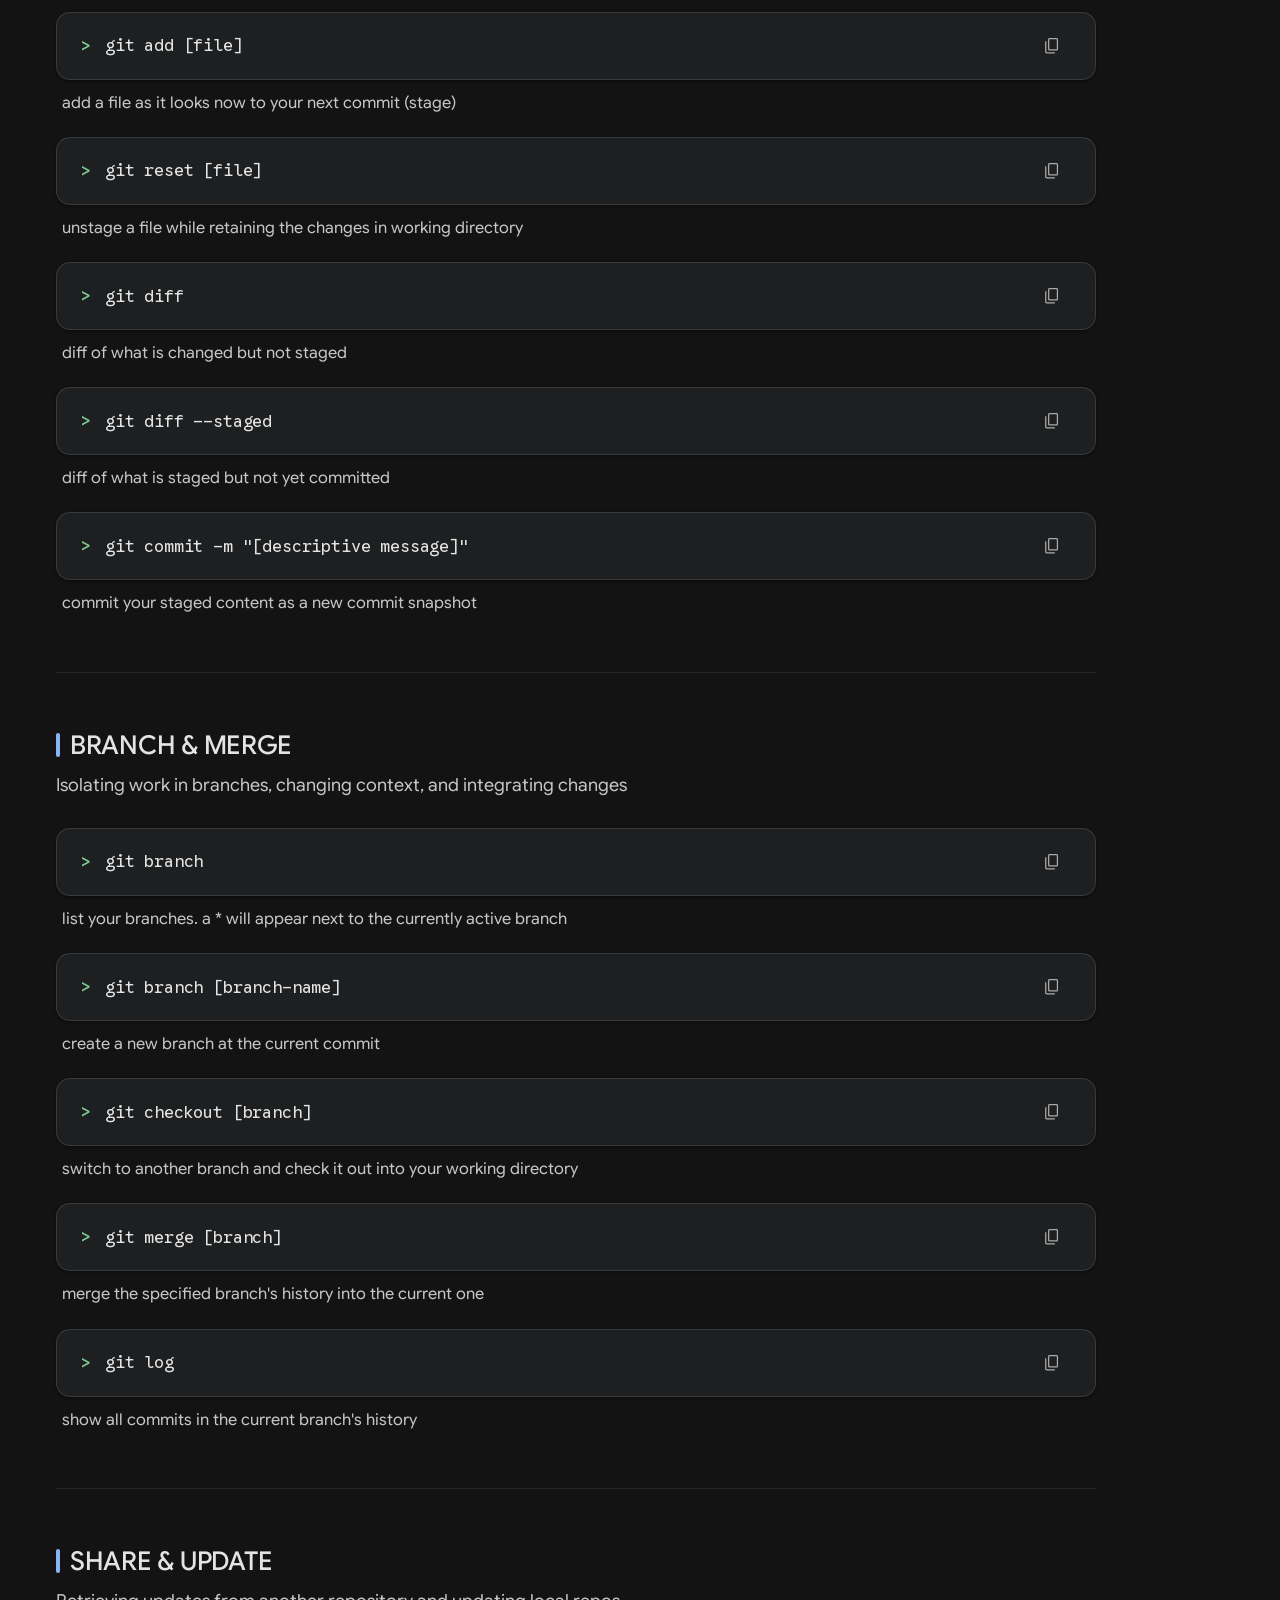
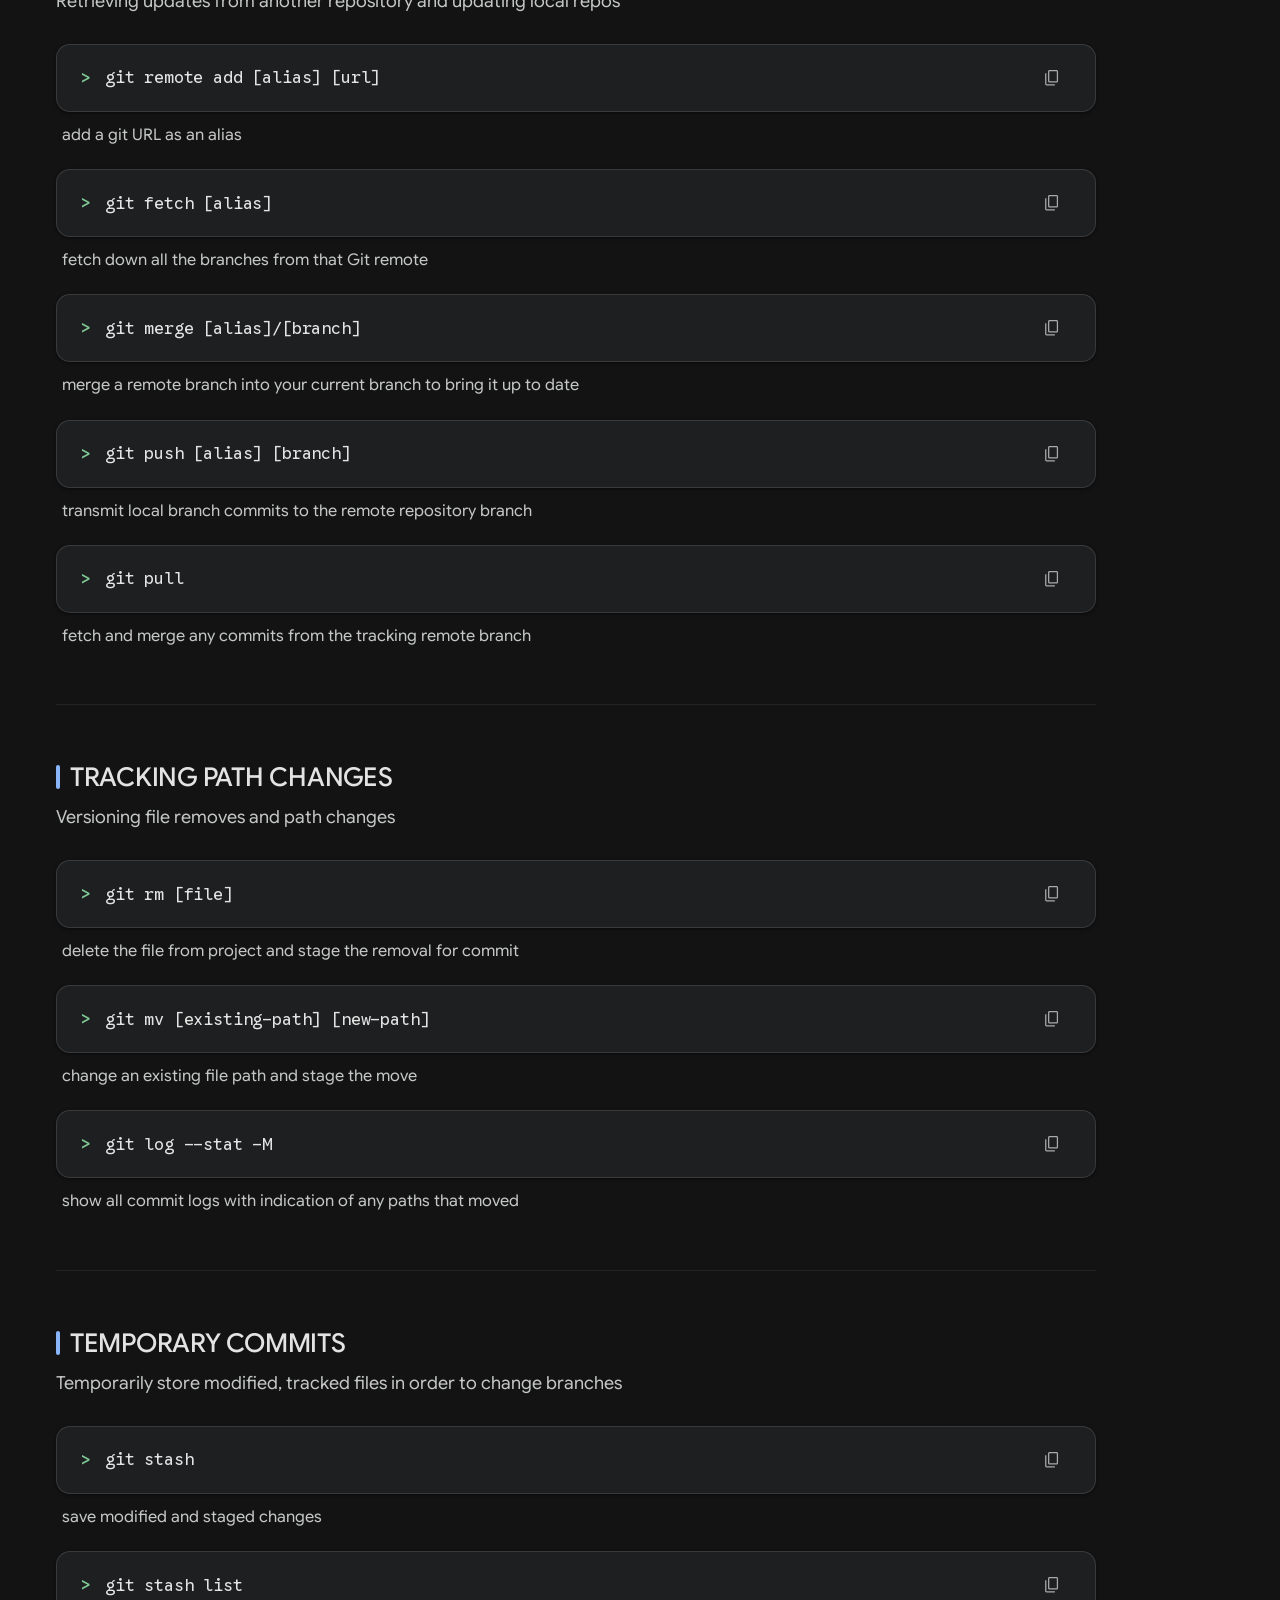
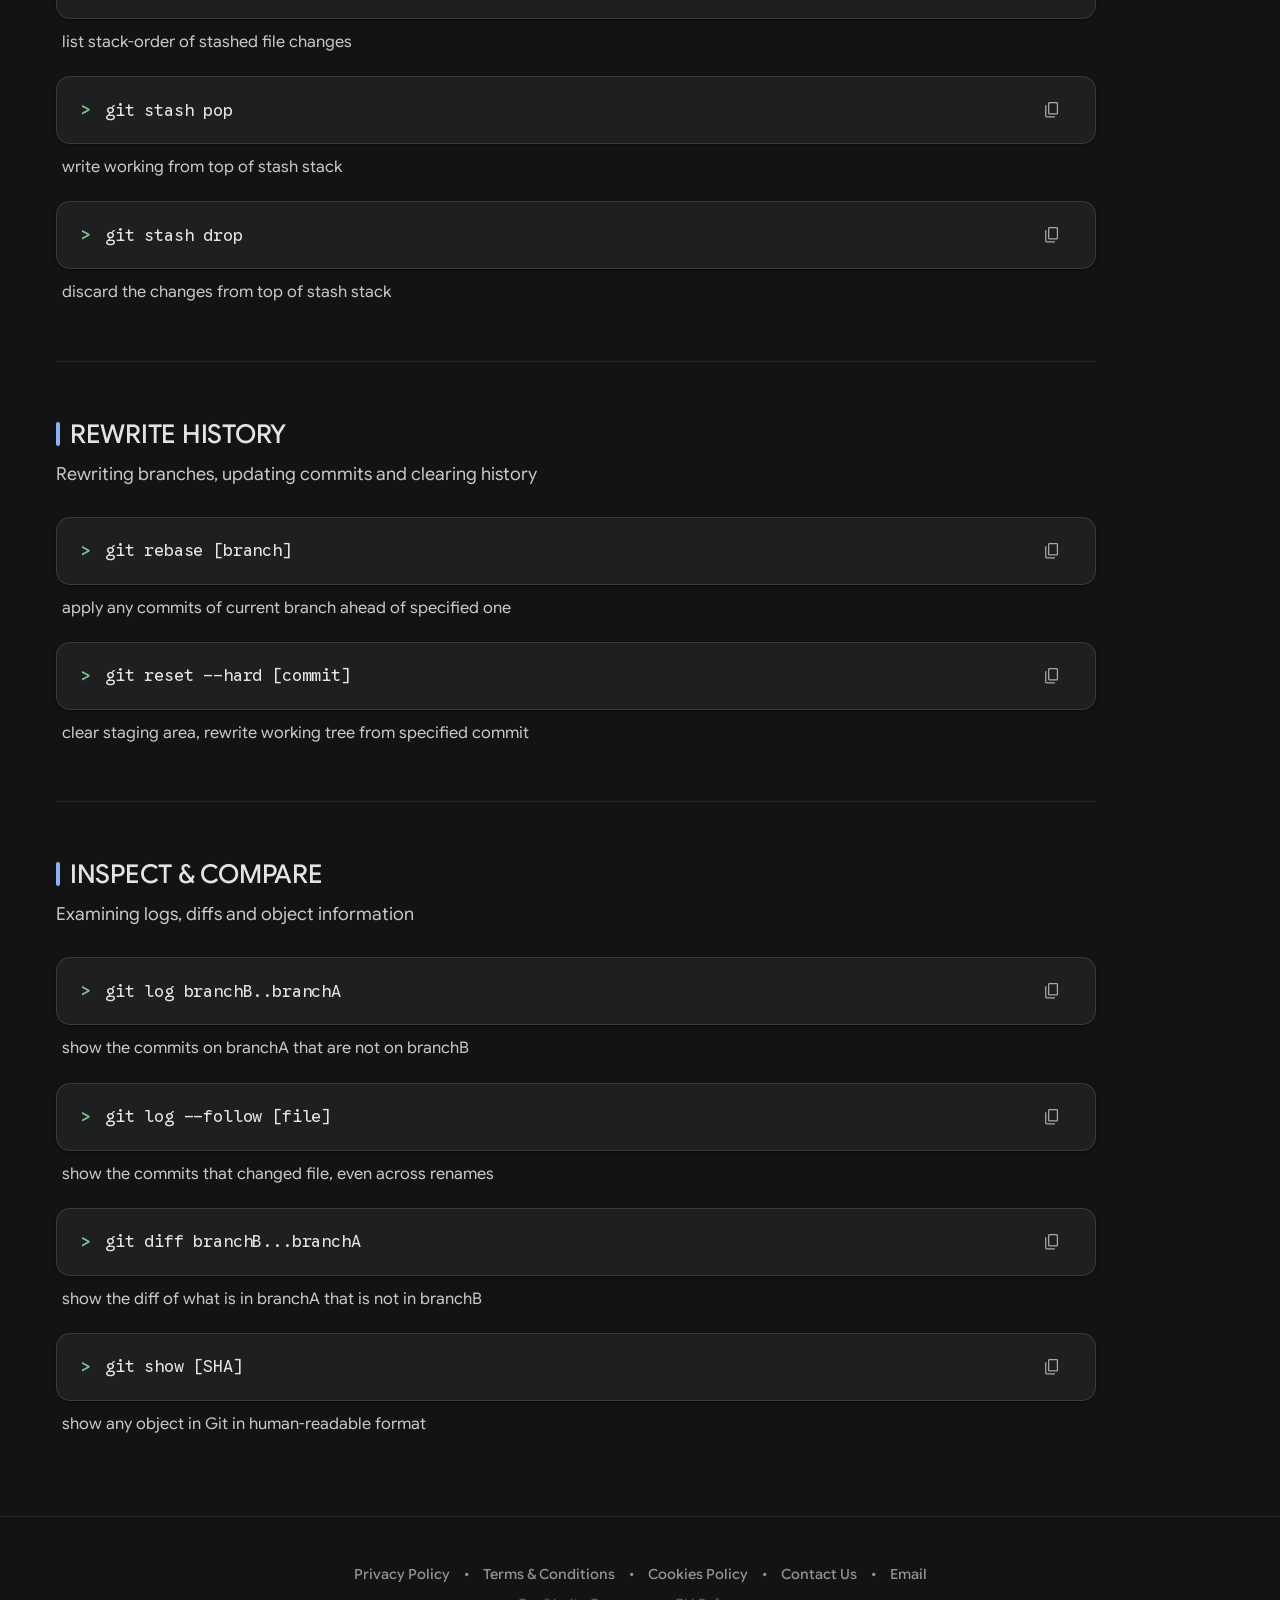
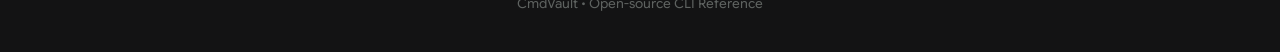
==== commit a73f42c7: "fix(ui): resolve light-theme icon visibility, full-width navbar stretching, and header auth layout" ====
--- a/index.html
+++ b/index.html
@@ -14,65 +14,63 @@
   <div class="app-container">
     <!-- Header Bar (Top Navigation) -->
     <header class="header-bar" role="banner">
-      <!-- Brand Logo (Clean, Sharp & Exact) -->
-      <a href="/" class="logo-wrapper" aria-label="CmdVault Home">
-        <span class="logo-symbol">&lt;/&gt;!</span>
-        <span class="logo-text">CmdVault</span>
-      </a>
+      <div class="header-inner">
+        <!-- Brand Logo (Clean, Sharp & Exact) -->
+        <a href="/" class="logo-wrapper" aria-label="CmdVault Home">
+          <span class="logo-symbol">&lt;/&gt;!</span>
+          <span class="logo-text">CmdVault</span>
+        </a>
 
-      <!-- Google Search Pill -->
-      <div class="search-container" role="search">
-        <img src="icons/search.svg" alt="Search icon" class="search-icon" width="20" height="20" />
-        <input 
-          type="text" 
-          id="search-input" 
-          class="search-input" 
-          placeholder="Search commands, flags, or syntax..." 
-          autocomplete="off" 
-          spellcheck="false" 
-          aria-label="Search commands" 
-        />
-        <kbd class="search-kbd" title="Press / to search">/</kbd>
-        <button id="search-clear" class="search-clear" aria-label="Clear search" title="Clear search">&times;</button>
-      </div>
-
-      <!-- Right Header Actions -->
-      <div class="header-actions">
-        <!-- Auth Wrapper with GitHub Legal Consent Notice -->
-        <div class="auth-wrapper">
-          <button id="auth-btn" class="auth-btn" aria-label="Login with GitHub">
-            <img src="icons/GITHUB ICON 1.png" alt="GitHub" class="auth-icon" width="22" height="22" />
-            <span class="auth-label">Login with Github</span>
-          </button>
-          <span class="auth-legal-subtext">
-            By continuing, you agree to our 
-            <a href="terms.html" class="legal-modal-trigger" data-policy="terms">Terms</a>, 
-            <a href="privacy.html" class="legal-modal-trigger" data-policy="privacy">Privacy</a> &amp; 
-            <a href="cookies.html" class="legal-modal-trigger" data-policy="cookies">Cookies</a>.
-          </span>
+        <!-- Google Search Pill -->
+        <div class="search-container" role="search">
+          <img src="icons/search.svg" alt="Search icon" class="search-icon" width="20" height="20" />
+          <input 
+            type="text" 
+            id="search-input" 
+            class="search-input" 
+            placeholder="Search commands, flags, or syntax..." 
+            autocomplete="off" 
+            spellcheck="false" 
+            aria-label="Search commands" 
+          />
+          <kbd class="search-kbd" title="Press / to search">/</kbd>
+          <button id="search-clear" class="search-clear" aria-label="Clear search" title="Clear search">&times;</button>
         </div>
 
-        <!-- Logged In Profile -->
-        <div id="user-profile" class="user-profile">
-          <img id="user-avatar" class="user-avatar" src="" alt="User Avatar" />
-          <div class="user-details">
-            <span id="user-name" class="user-name">User</span>
-            <a href="#" id="logout-btn" class="logout-link">Sign Out</a>
+        <!-- Right Header Actions -->
+        <div class="header-actions">
+          <!-- Auth Wrapper -->
+          <div class="auth-wrapper">
+            <button id="auth-btn" class="auth-btn" aria-label="Login with GitHub">
+              <img src="icons/GITHUB ICON 1.png" alt="GitHub" class="auth-icon" width="22" height="22" />
+              <span class="auth-label">Login with Github</span>
+            </button>
           </div>
+
+          <!-- Logged In Profile -->
+          <div id="user-profile" class="user-profile">
+            <img id="user-avatar" class="user-avatar" src="" alt="User Avatar" />
+            <div class="user-details">
+              <span id="user-name" class="user-name">User</span>
+              <a href="#" id="logout-btn" class="logout-link">Sign Out</a>
+            </div>
+          </div>
+
+          <!-- Theme Toggle -->
+          <button id="theme-toggle" class="theme-btn" aria-label="Toggle Theme" title="Toggle Light/Dark Theme">
+            <img src="icons/sun.svg" alt="Theme icon" class="theme-icon" width="20" height="20" />
+          </button>
         </div>
-
-        <!-- Theme Toggle -->
-        <button id="theme-toggle" class="theme-btn" aria-label="Toggle Theme" title="Toggle Light/Dark Theme">
-          <img src="icons/sun.svg" alt="Theme icon" class="theme-icon" width="20" height="20" />
-        </button>
       </div>
     </header>
 
     <!-- Sub-Header Category Navigation Tabs (Google Material 3 Segmented Nav) -->
     <nav class="category-nav-bar" aria-label="Command Categories">
-      <button class="nav-tab active" data-category="github-git">GitHub-Git</button>
-      <button class="nav-tab" data-category="linux-bash">Linux-Bash</button>
-      <button class="nav-tab" data-category="powershell-windows">Powershell-Windows</button>
+      <div class="category-nav-inner">
+        <button class="nav-tab active" data-category="github-git">GitHub-Git</button>
+        <button class="nav-tab" data-category="linux-bash">Linux-Bash</button>
+        <button class="nav-tab" data-category="powershell-windows">Powershell-Windows</button>
+      </div>
     </nav>
 
     <!-- Main Content -->
@@ -112,18 +110,20 @@
 
     <!-- Footer -->
     <footer class="footer-bar" role="contentinfo">
-      <div class="footer-links">
-        <a href="privacy.html">Privacy Policy</a>
-        <span>•</span>
-        <a href="terms.html">Terms &amp; Conditions</a>
-        <span>•</span>
-        <a href="cookies.html">Cookies Policy</a>
-        <span>•</span>
-        <a href="contact.html">Contact Us</a>
-        <span>•</span>
-        <a href="mailto:sonavaneparthgit@gmail.com">Email</a>
+      <div class="footer-inner">
+        <div class="footer-links">
+          <a href="privacy.html">Privacy Policy</a>
+          <span>•</span>
+          <a href="terms.html">Terms &amp; Conditions</a>
+          <span>•</span>
+          <a href="cookies.html">Cookies Policy</a>
+          <span>•</span>
+          <a href="contact.html">Contact Us</a>
+          <span>•</span>
+          <a href="mailto:sonavaneparthgit@gmail.com">Email</a>
+        </div>
+        <p class="footer-copyright">CmdVault • Open-source CLI Reference</p>
       </div>
-      <p class="footer-copyright">CmdVault • Open-source CLI Reference</p>
     </footer>
   </div>
 
--- a/css/style.css
+++ b/css/style.css
@@ -137,8 +137,6 @@
 
 .app-container {
   width: 100%;
-  max-width: 1440px;
-  margin: 0 auto;
   min-height: 100vh;
   display: flex;
   flex-direction: column;
@@ -149,16 +147,24 @@
    Header Bar (Google Brand & Pill Search)
    ========================================================================== */
 .header-bar {
-  display: flex;
-  align-items: center;
-  justify-content: space-between;
-  padding: 24px 56px 20px 56px;
-  gap: 28px;
+  width: 100%;
+  background-color: var(--g-bg);
+  border-bottom: 1px solid var(--g-border-subtle);
   position: sticky;
   top: 0;
   z-index: 100;
-  background-color: var(--g-bg);
   transition: background-color 0.25s ease;
+}
+
+.header-inner {
+  max-width: 1440px;
+  width: 100%;
+  margin: 0 auto;
+  padding: 20px 56px;
+  display: flex;
+  align-items: center;
+  justify-content: space-between;
+  gap: 28px;
 }
 
 /* Brand Logo (Clean, Sharp & Exact to Figma) */
@@ -241,11 +247,23 @@
   opacity: 0.65;
   flex-shrink: 0;
   pointer-events: none;
-  filter: brightness(1.2);
+  filter: brightness(0) invert(0.85);
+  transition: opacity 0.2s ease;
+}
+
+.search-container:hover .search-icon,
+.search-container:focus-within .search-icon {
+  opacity: 0.95;
 }
 
 body.light-theme .search-icon {
-  filter: invert(0.6);
+  filter: brightness(0);
+  opacity: 0.55;
+}
+
+body.light-theme .search-container:hover .search-icon,
+body.light-theme .search-container:focus-within .search-icon {
+  opacity: 0.9;
 }
 
 .search-input {
@@ -454,14 +472,20 @@
    ========================================================================== */
 .category-nav-bar {
   background-color: var(--g-surface);
+  width: 100%;
+  border-top: 1px solid var(--g-border-subtle);
+  border-bottom: 1px solid var(--g-border-subtle);
+}
+
+.category-nav-inner {
+  max-width: 1440px;
+  width: 100%;
+  margin: 0 auto;
   height: 56px;
-  width: 100%;
   display: flex;
   align-items: center;
   padding: 0 56px;
   gap: 12px;
-  border-top: 1px solid var(--g-border-subtle);
-  border-bottom: 1px solid var(--g-border-subtle);
   overflow-x: auto;
 }
 
@@ -496,6 +520,9 @@
    ========================================================================== */
 .main-content {
   flex: 1;
+  width: 100%;
+  max-width: 1440px;
+  margin: 0 auto;
   padding: 48px 56px 80px 56px;
   display: flex;
   flex-direction: column;
@@ -554,6 +581,24 @@
   width: 18px;
   height: 18px;
   object-fit: contain;
+  opacity: 0.85;
+  transition: all 0.2s ease;
+}
+
+.os-pill:hover img {
+  opacity: 1;
+}
+
+body.light-theme .os-pill img {
+  filter: brightness(0) opacity(0.75);
+}
+
+body.light-theme .os-pill:hover img {
+  filter: brightness(0) opacity(0.95);
+}
+
+body.light-theme .os-pill.active img {
+  filter: brightness(0) opacity(1);
 }
 
 .os-pill span {
@@ -708,17 +753,37 @@
 .copy-btn svg {
   width: 20px;
   height: 20px;
-  opacity: 0.65;
-  transition: opacity 0.2s ease, transform 0.2s ease;
+  opacity: 0.75;
+  filter: brightness(0) invert(0.85);
+  transition: opacity 0.2s ease, transform 0.2s ease, filter 0.2s ease;
 }
 
 .copy-btn:hover img,
 .copy-btn:hover svg {
   opacity: 1;
+  filter: brightness(0) invert(1);
+}
+
+body.light-theme .copy-btn img,
+body.light-theme .copy-btn svg {
+  opacity: 0.65;
+  filter: brightness(0);
+}
+
+body.light-theme .copy-btn:hover img,
+body.light-theme .copy-btn:hover svg {
+  opacity: 0.95;
+  filter: brightness(0);
 }
 
 .copy-btn.copied {
   background-color: var(--google-green-surface);
+}
+
+.copy-btn.copied img,
+.copy-btn.copied svg {
+  filter: none;
+  opacity: 1;
 }
 
 .copy-btn.copied svg path {
@@ -794,14 +859,22 @@
    Footer
    ========================================================================== */
 .footer-bar {
+  width: 100%;
+  margin-top: auto;
+  border-top: 1px solid var(--g-border-subtle);
+  background-color: var(--g-bg);
+  padding: 48px 20px 40px 20px;
+}
+
+.footer-inner {
+  max-width: 1440px;
+  width: 100%;
+  margin: 0 auto;
   display: flex;
   flex-direction: column;
   align-items: center;
   justify-content: center;
   gap: 12px;
-  padding: 60px 20px 48px 20px;
-  margin-top: auto;
-  border-top: 1px solid var(--g-border-subtle);
 }
 
 .footer-links {
@@ -878,8 +951,8 @@
    Responsive Adaptations
    ========================================================================== */
 @media (max-width: 1024px) {
-  .header-bar {
-    padding: 20px 28px;
+  .header-inner {
+    padding: 16px 28px;
     flex-wrap: wrap;
   }
   .search-container {
@@ -887,7 +960,7 @@
     max-width: 100%;
     width: 100%;
   }
-  .category-nav-bar {
+  .category-nav-inner {
     padding: 0 28px;
   }
   .main-content {
@@ -896,8 +969,8 @@
 }
 
 @media (max-width: 640px) {
-  .header-bar {
-    padding: 16px 20px;
+  .header-inner {
+    padding: 14px 20px;
     gap: 16px;
   }
   .auth-btn {
@@ -906,7 +979,7 @@
   .auth-label {
     display: none;
   }
-  .category-nav-bar {
+  .category-nav-inner {
     padding: 0 16px;
     gap: 8px;
   }
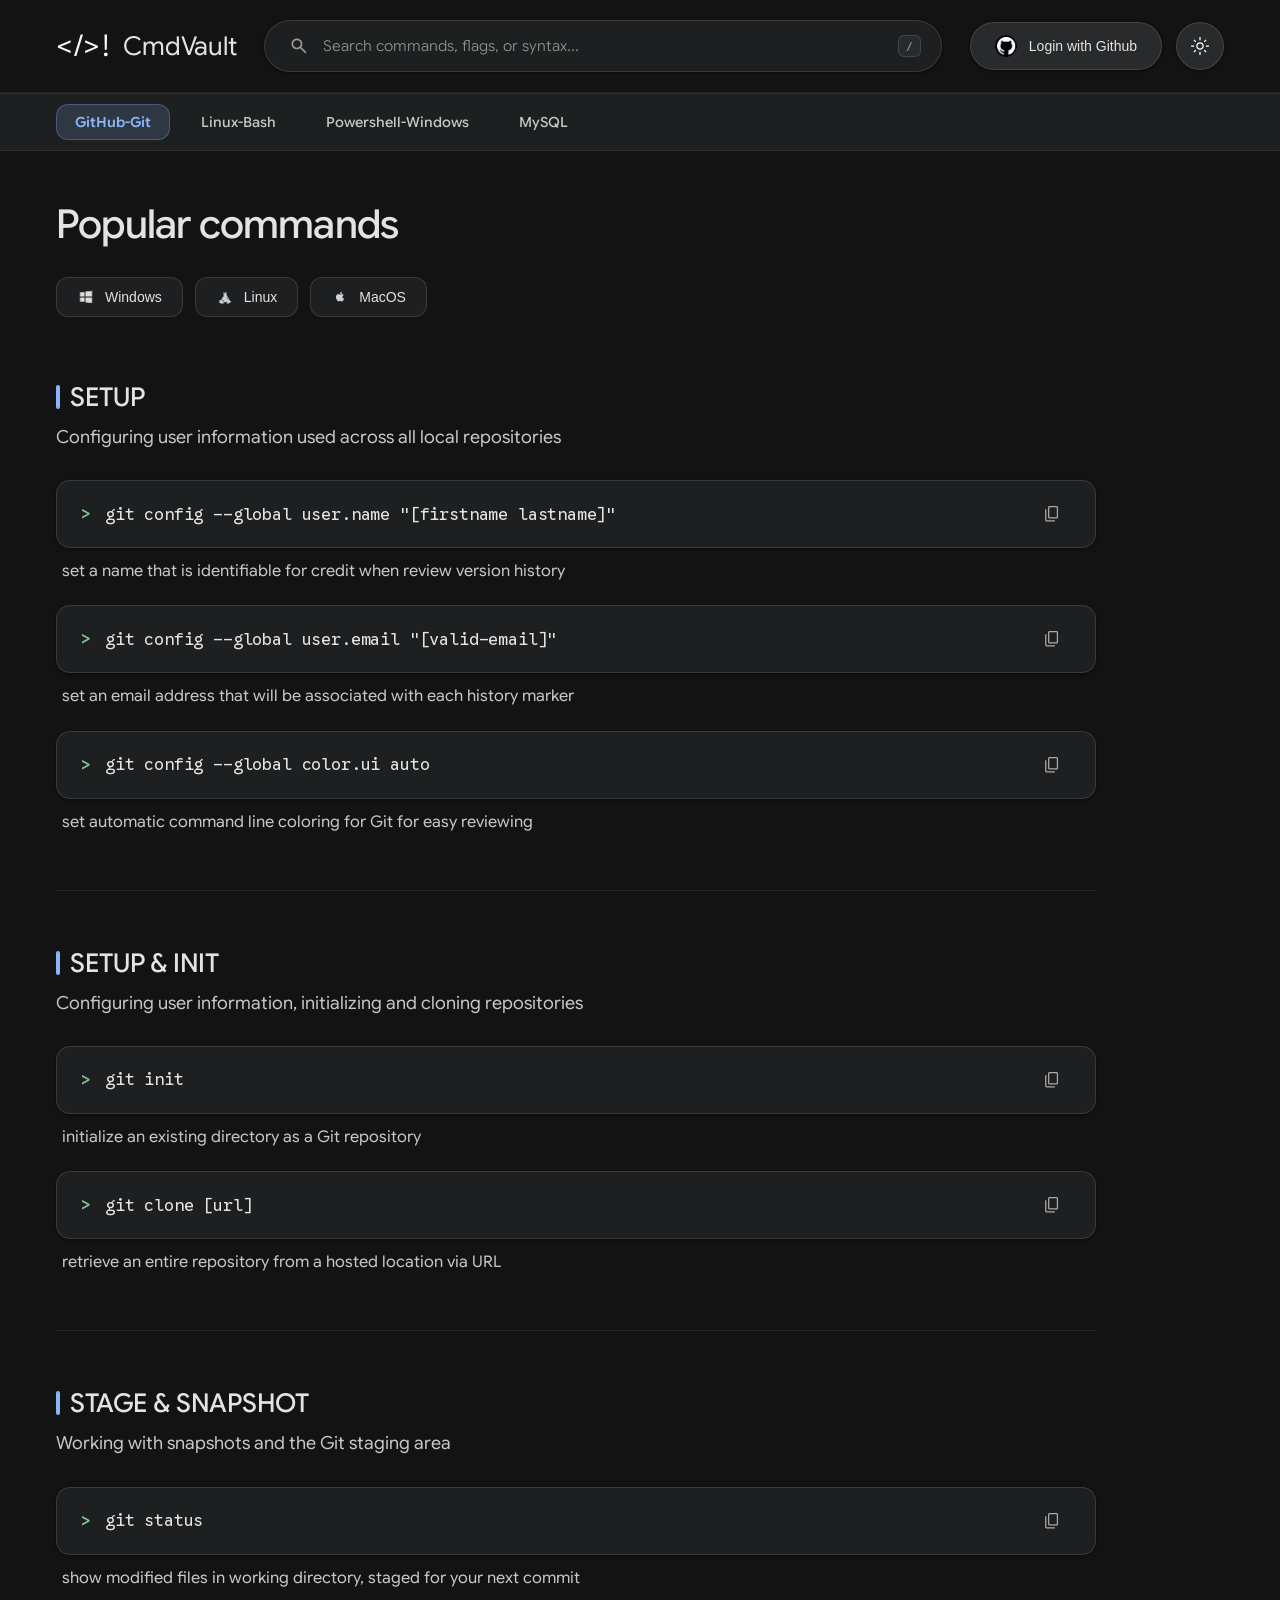
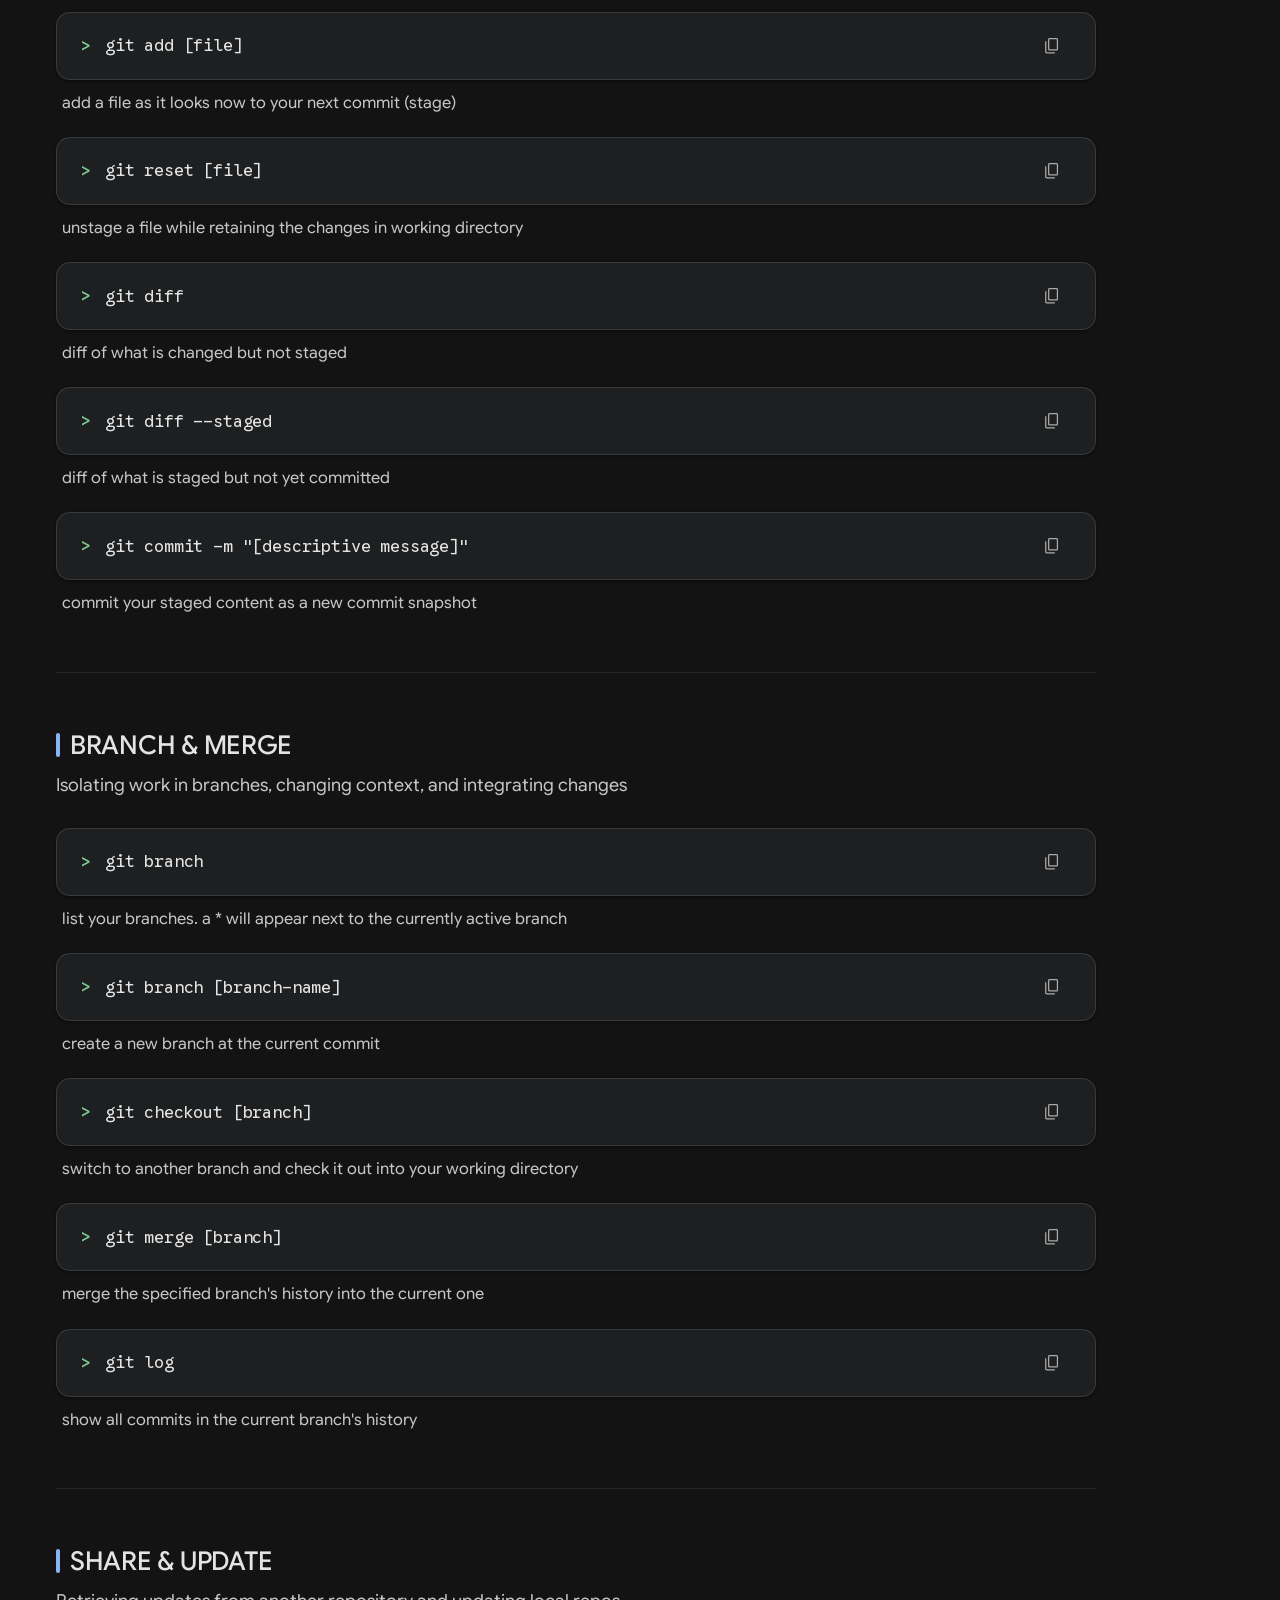
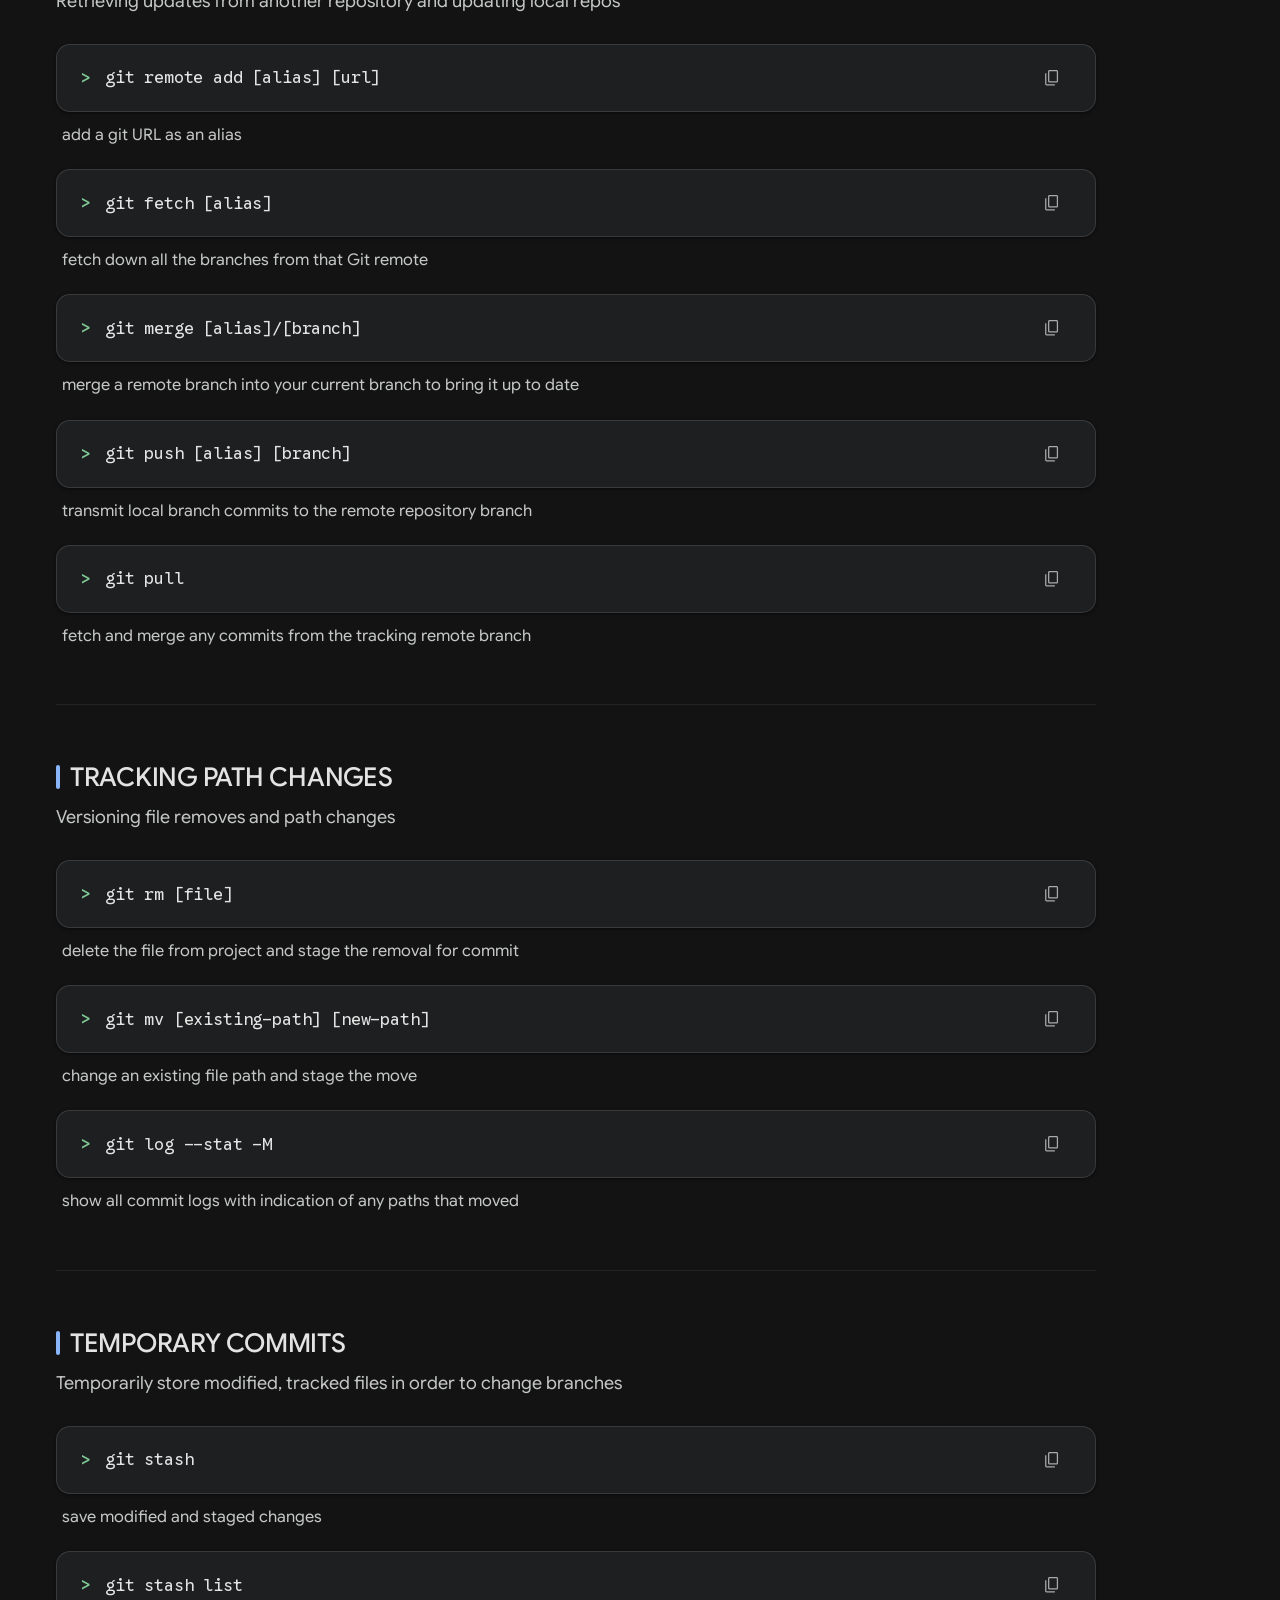
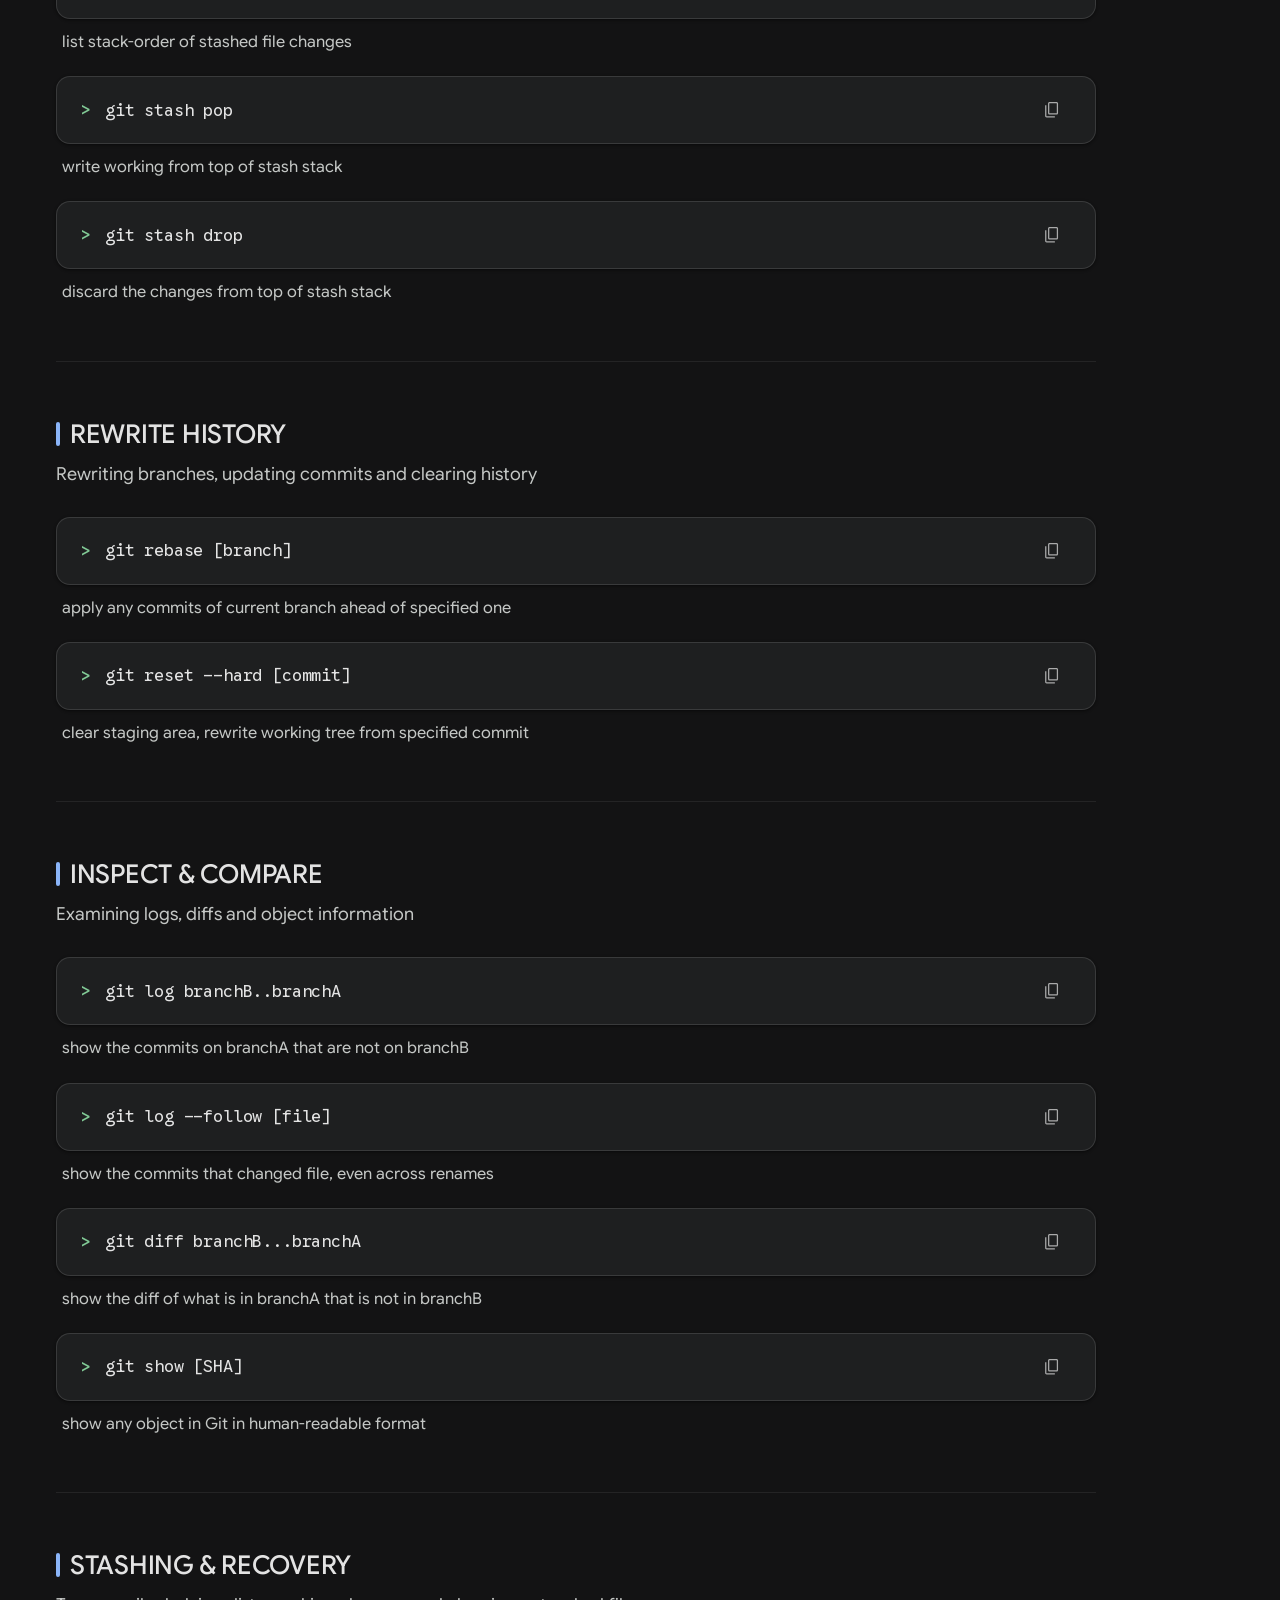
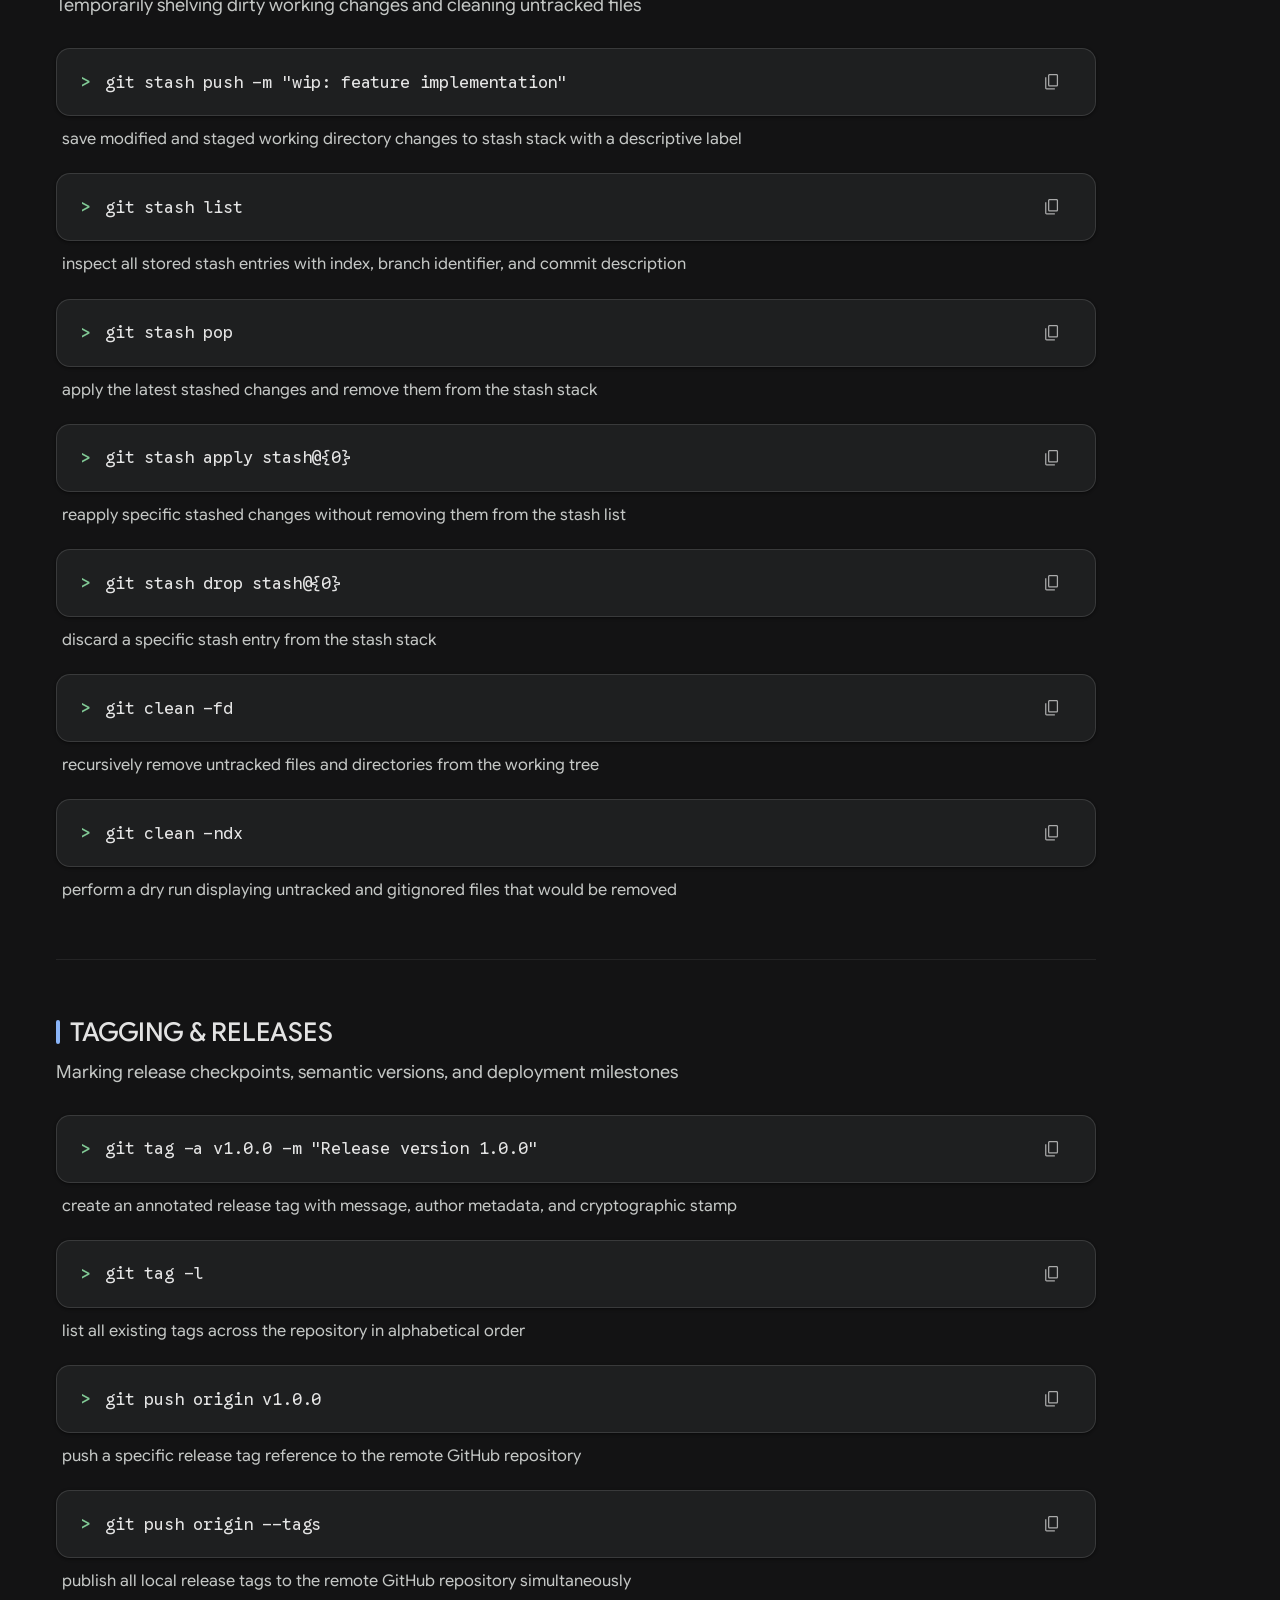
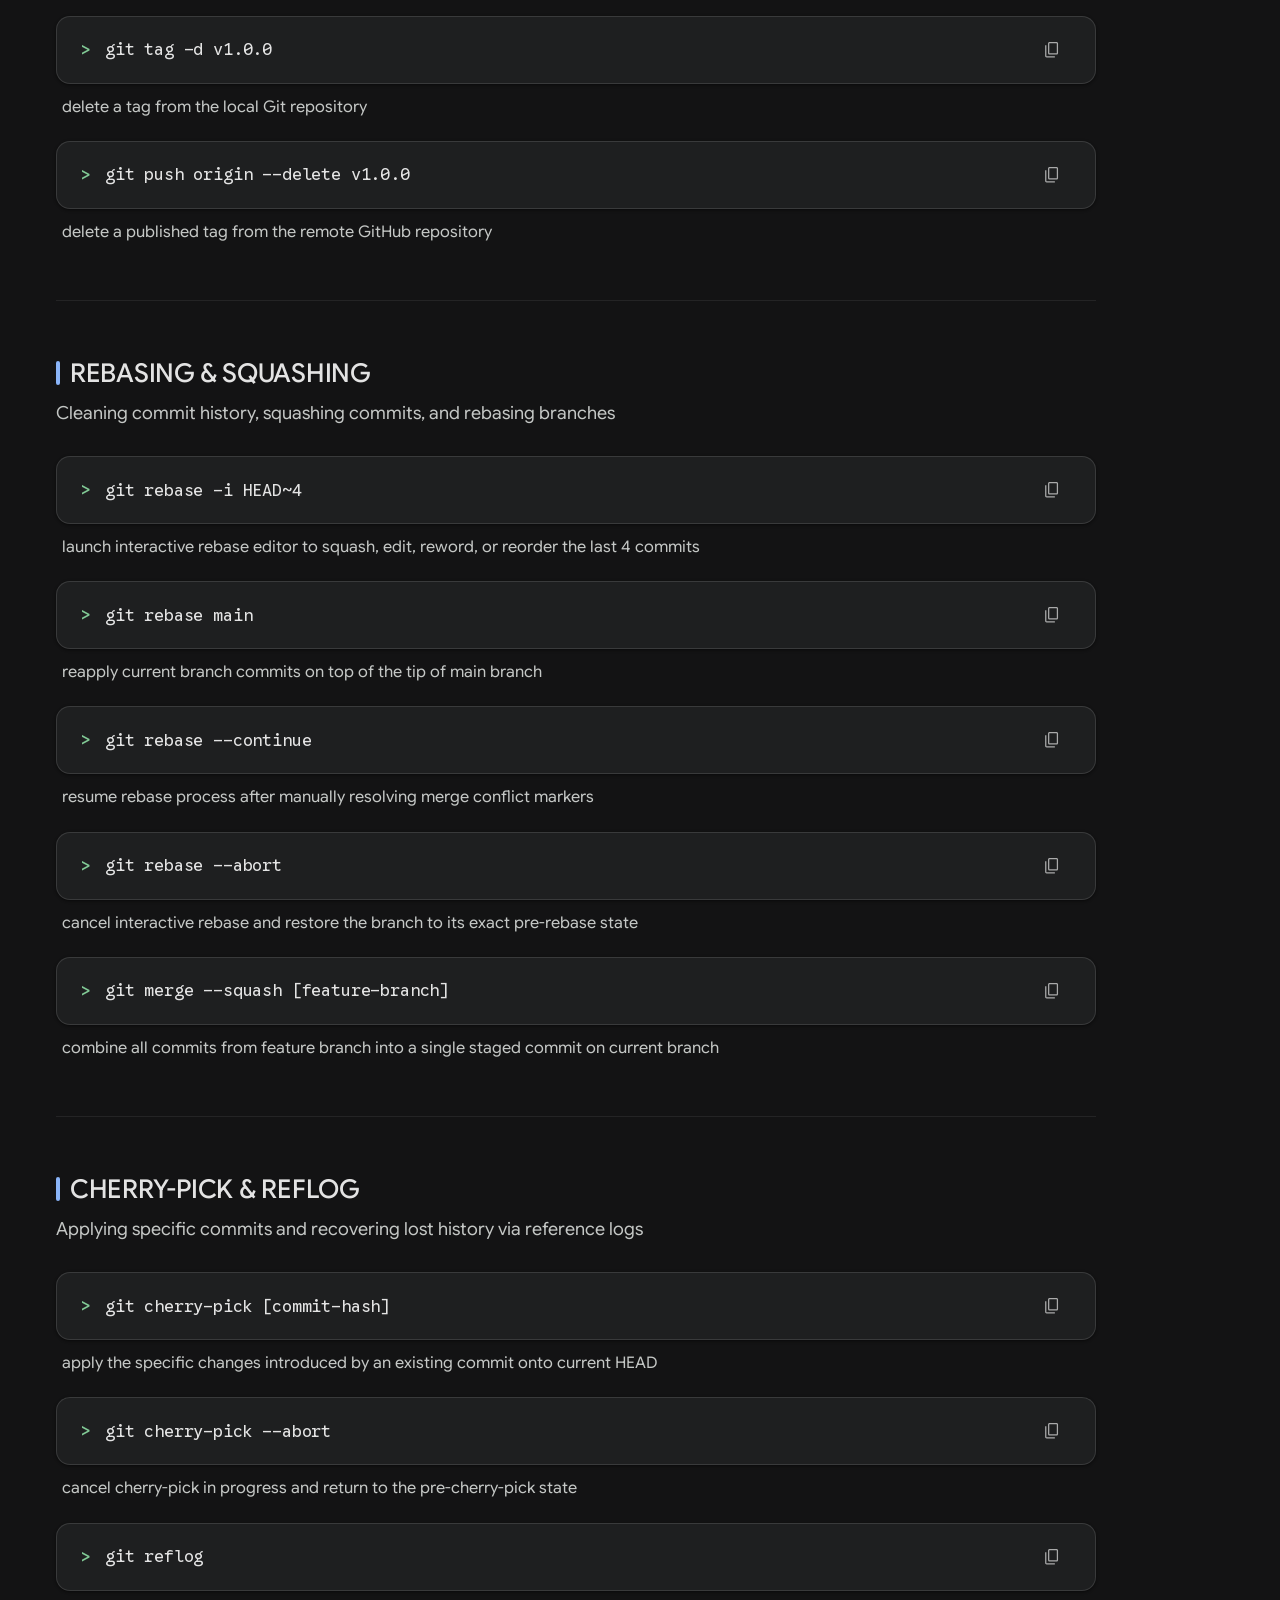
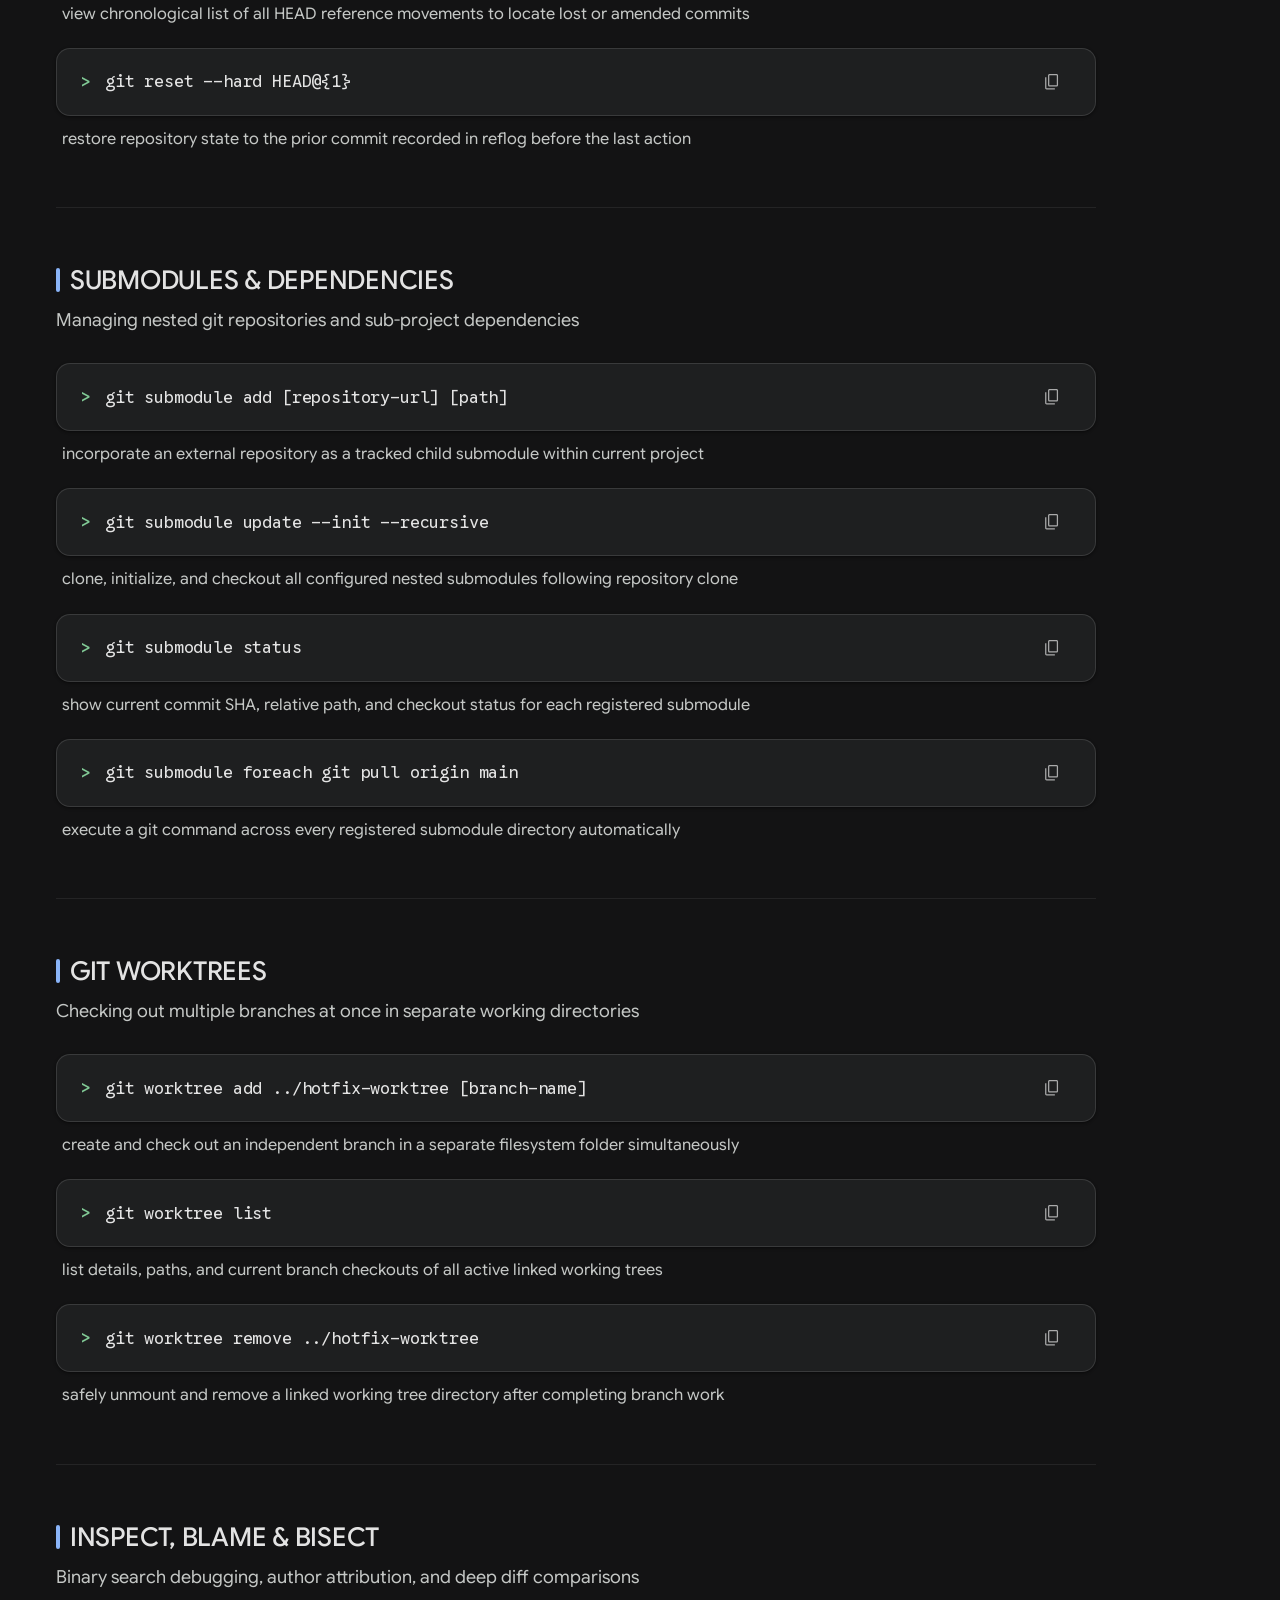
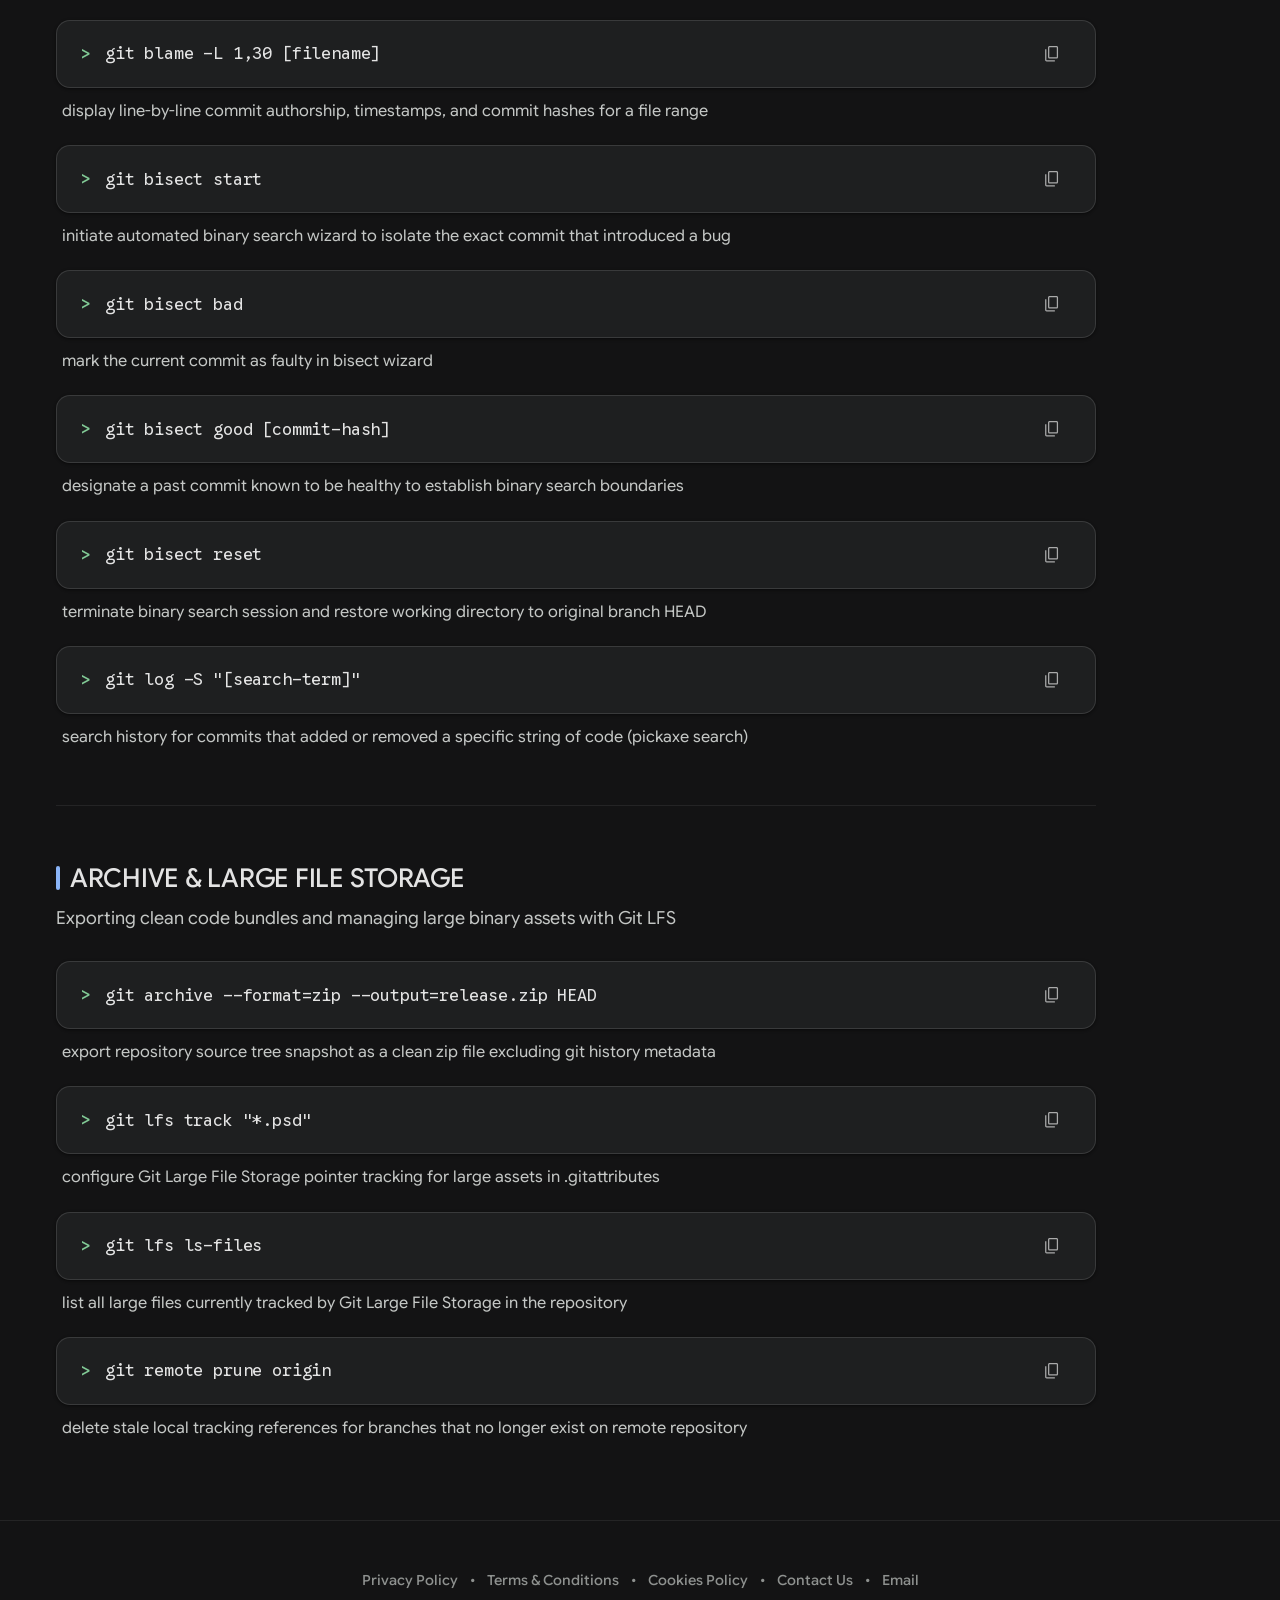
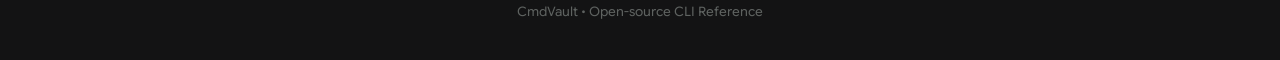
==== commit e3275669: "Updated : Add MySQL SQL queries and category section" ====
--- a/index.html
+++ b/index.html
@@ -70,6 +70,7 @@
         <button class="nav-tab active" data-category="github-git">GitHub-Git</button>
         <button class="nav-tab" data-category="linux-bash">Linux-Bash</button>
         <button class="nav-tab" data-category="powershell-windows">Powershell-Windows</button>
+        <button class="nav-tab" data-category="sql-mysql">MySQL</button>
       </div>
     </nav>
 
--- a/css/style.css
+++ b/css/style.css
@@ -882,8 +882,12 @@
   font-weight: 500;
   color: var(--text-tertiary);
   display: flex;
-  gap: 14px;
-  align-items: center;
+  gap: 12px;
+  align-items: center;
+  justify-content: center;
+  flex-wrap: wrap;
+  text-align: center;
+  line-height: 1.6;
 }
 
 .footer-links a {
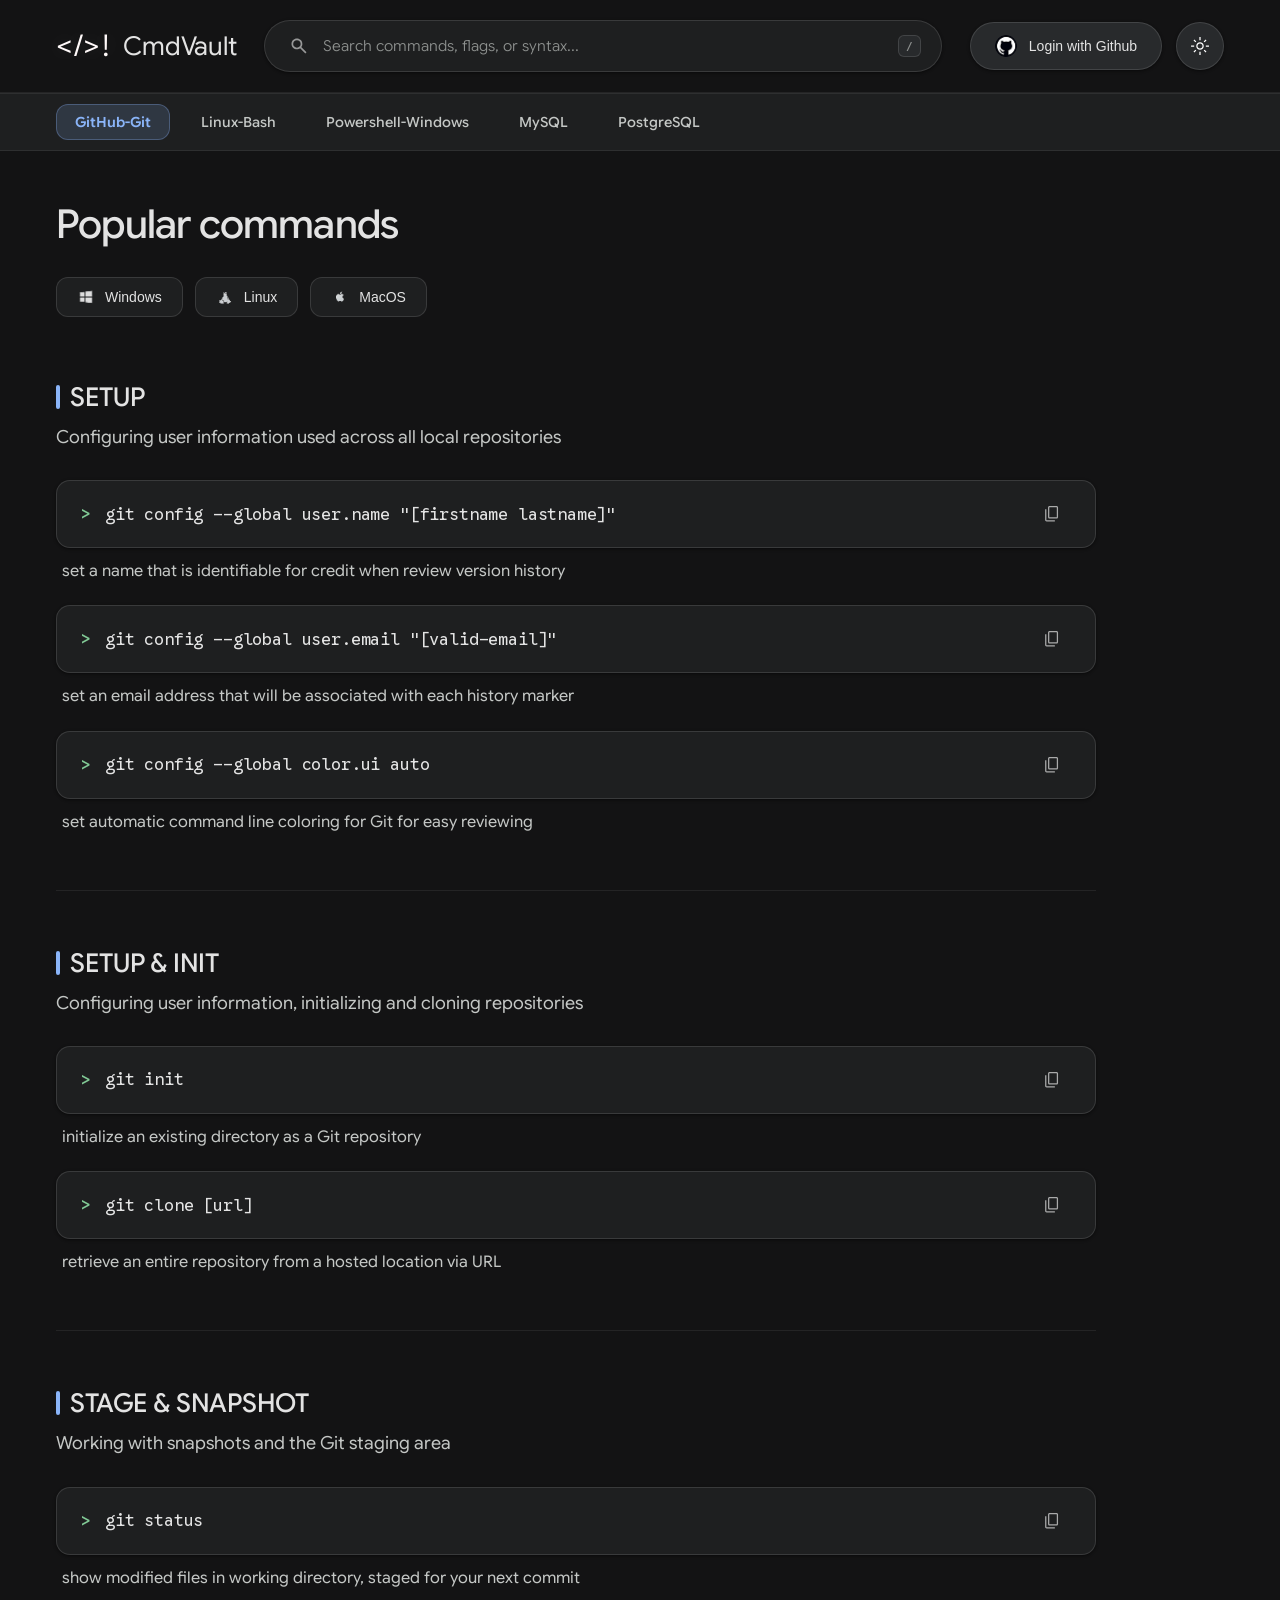
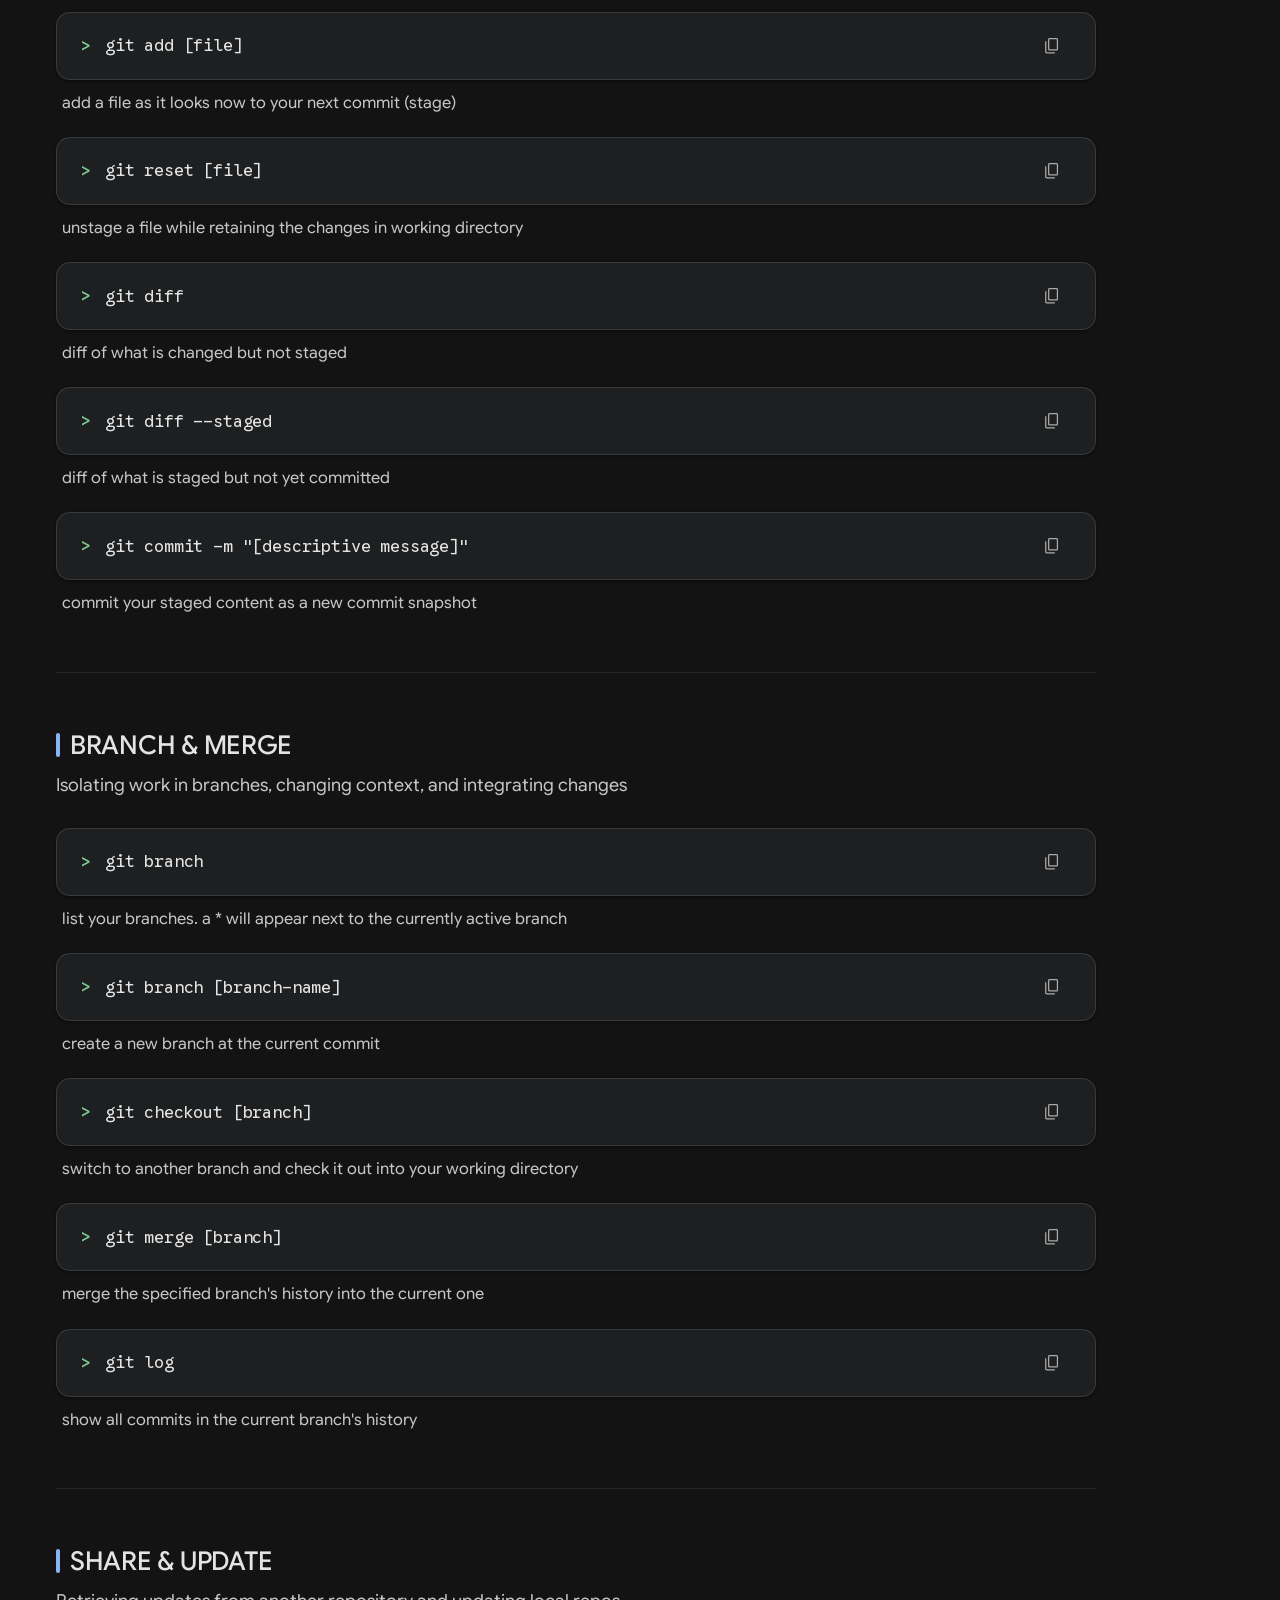
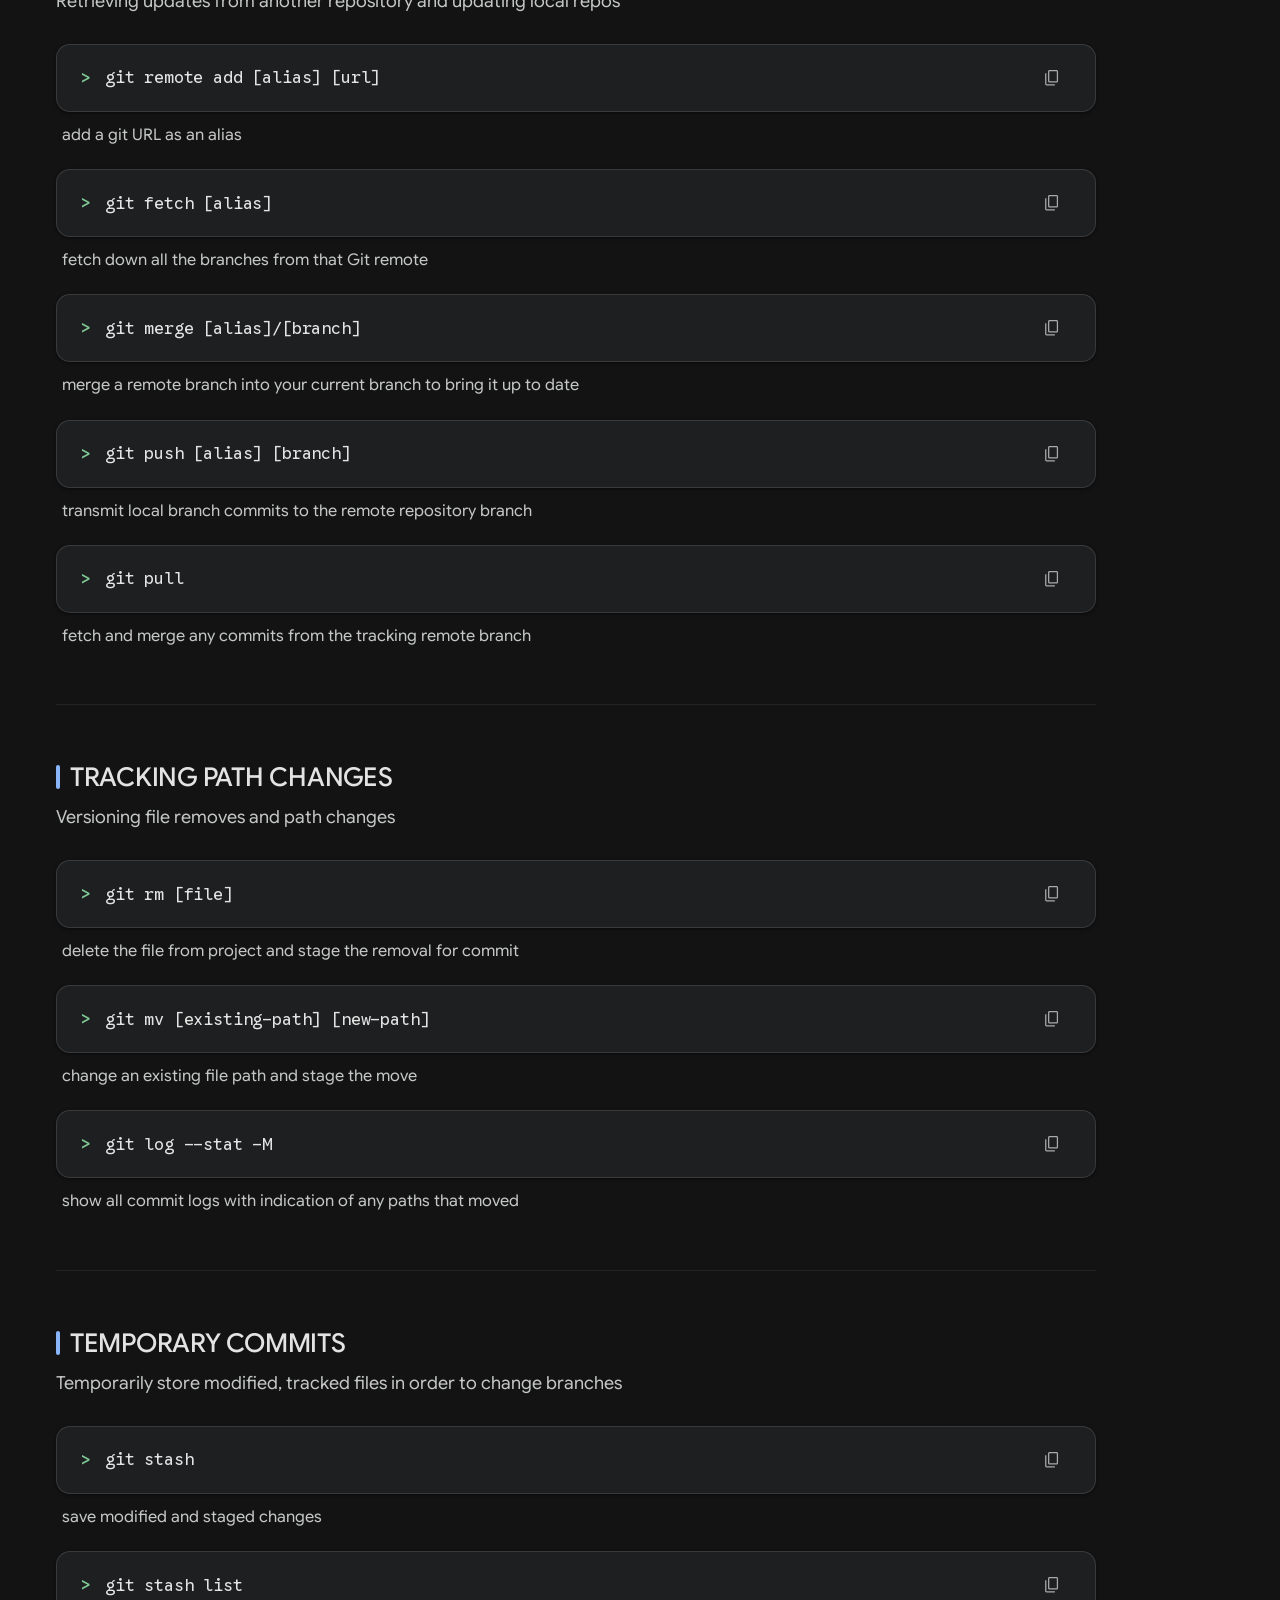
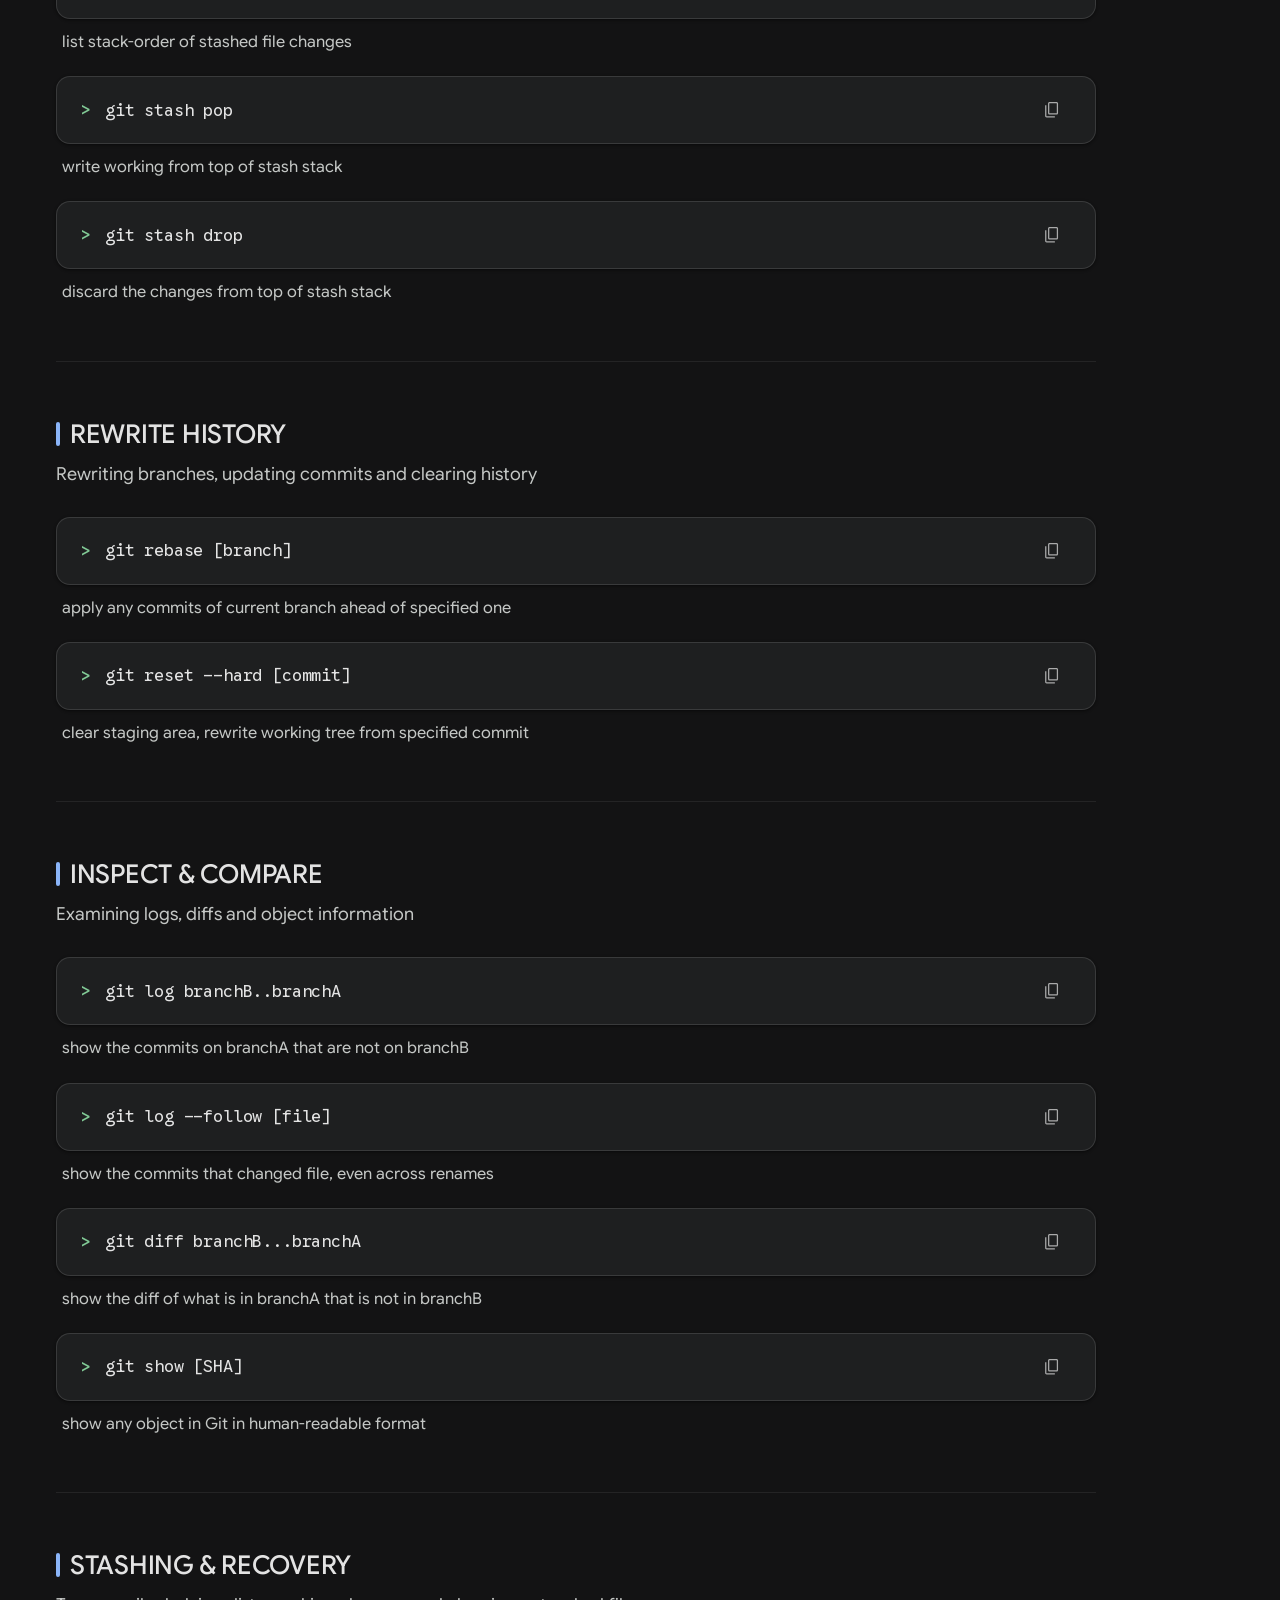
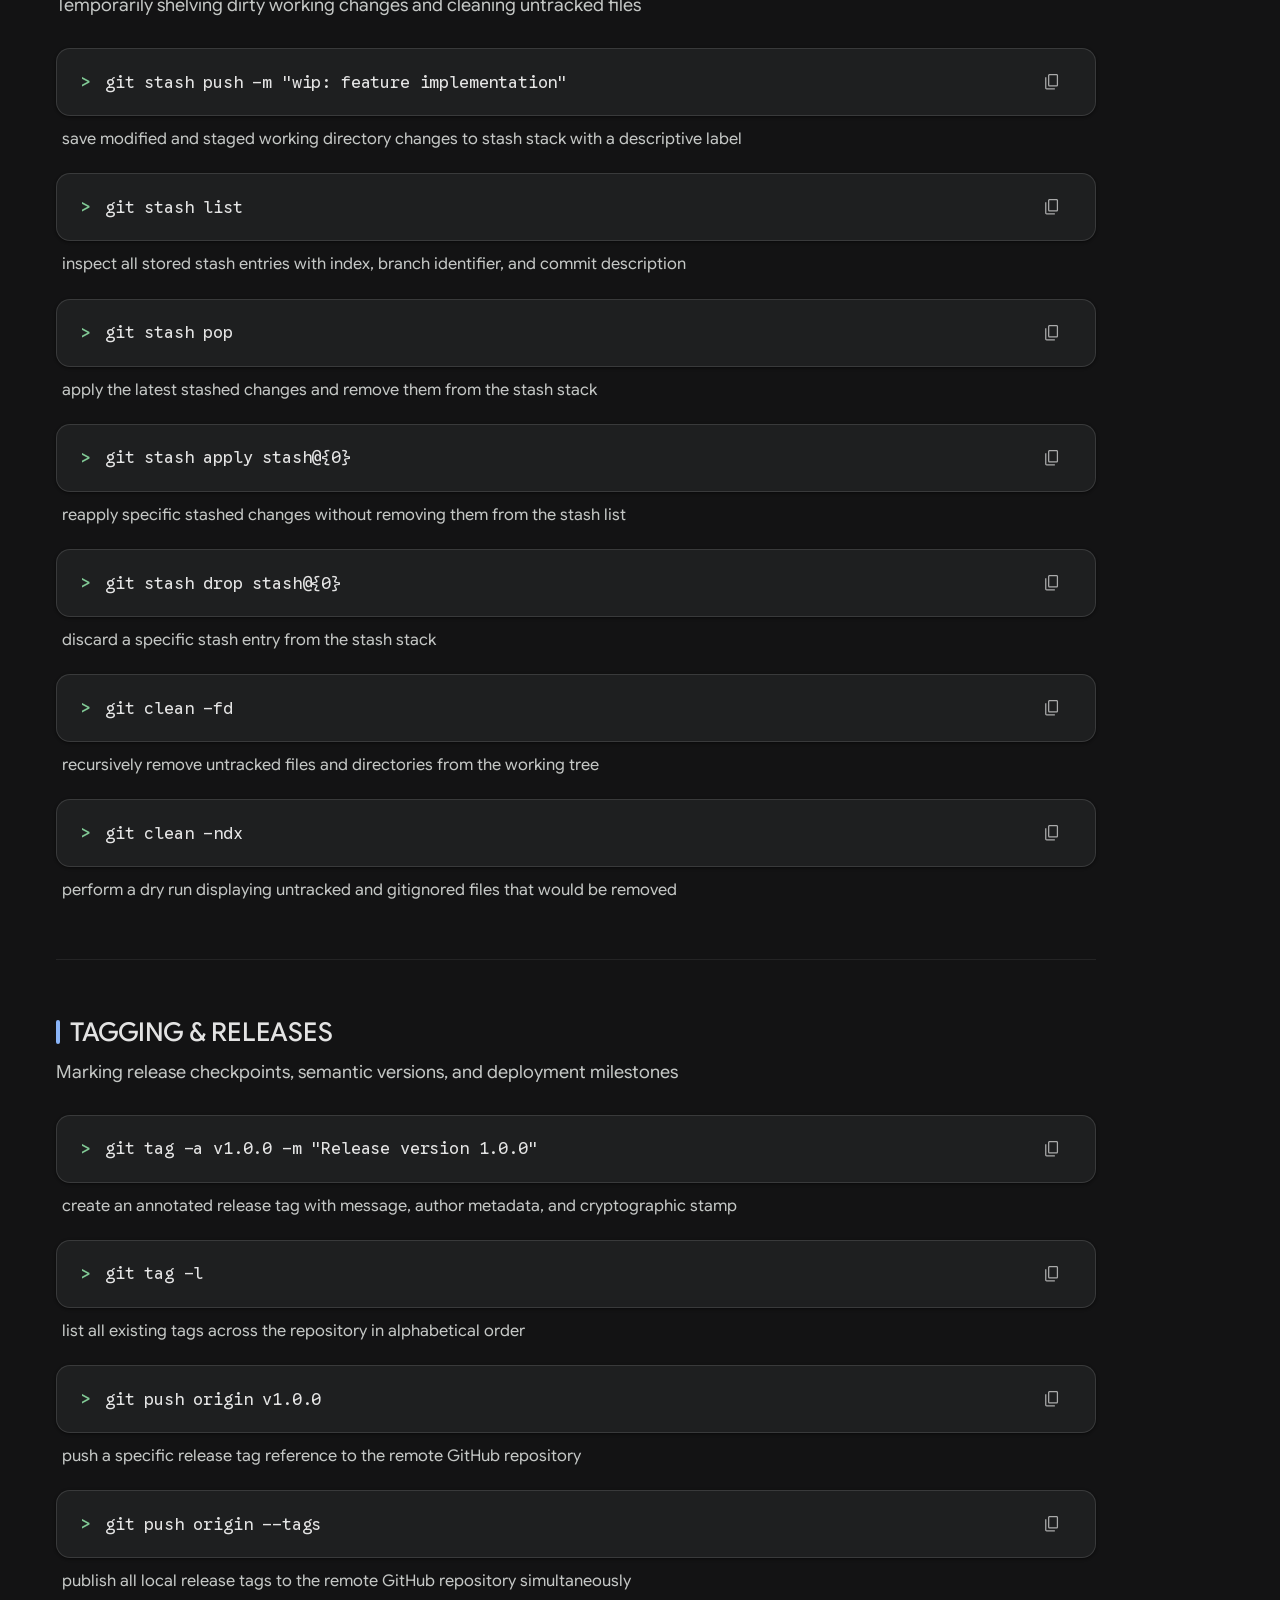
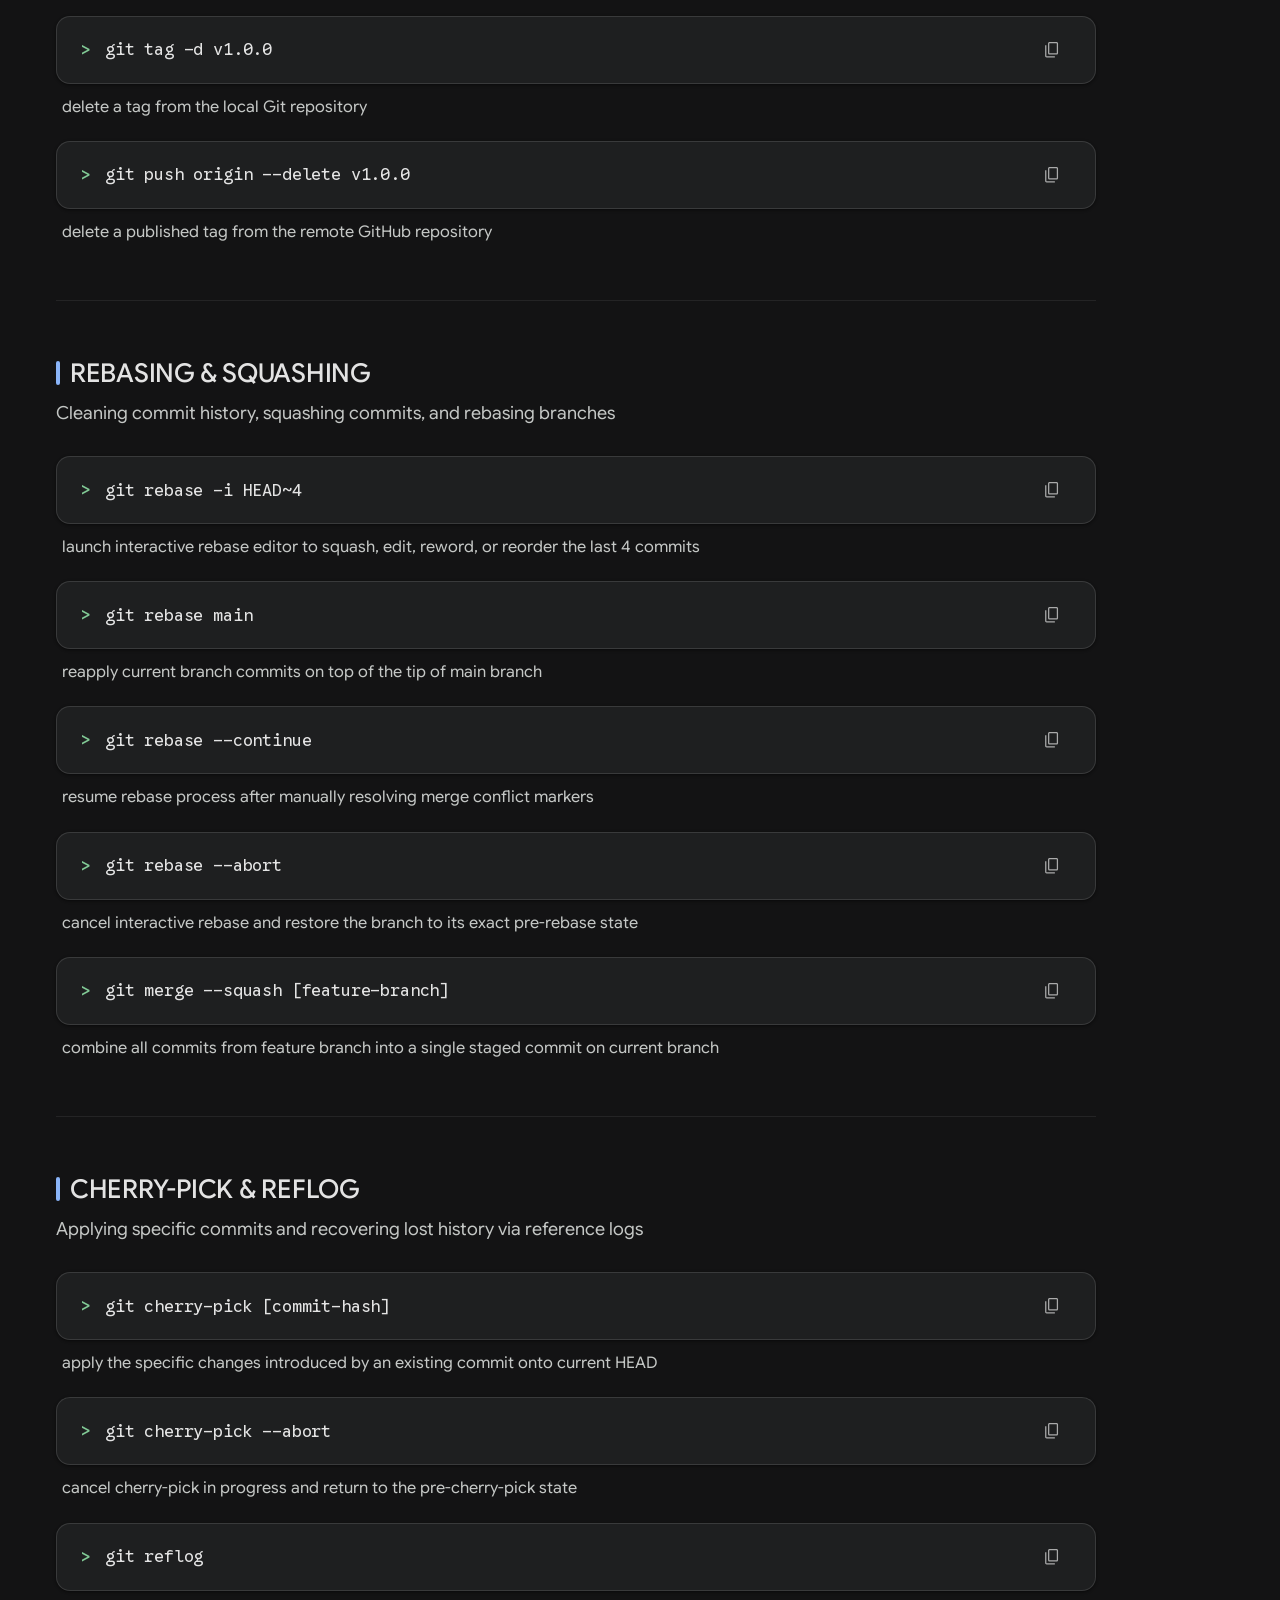
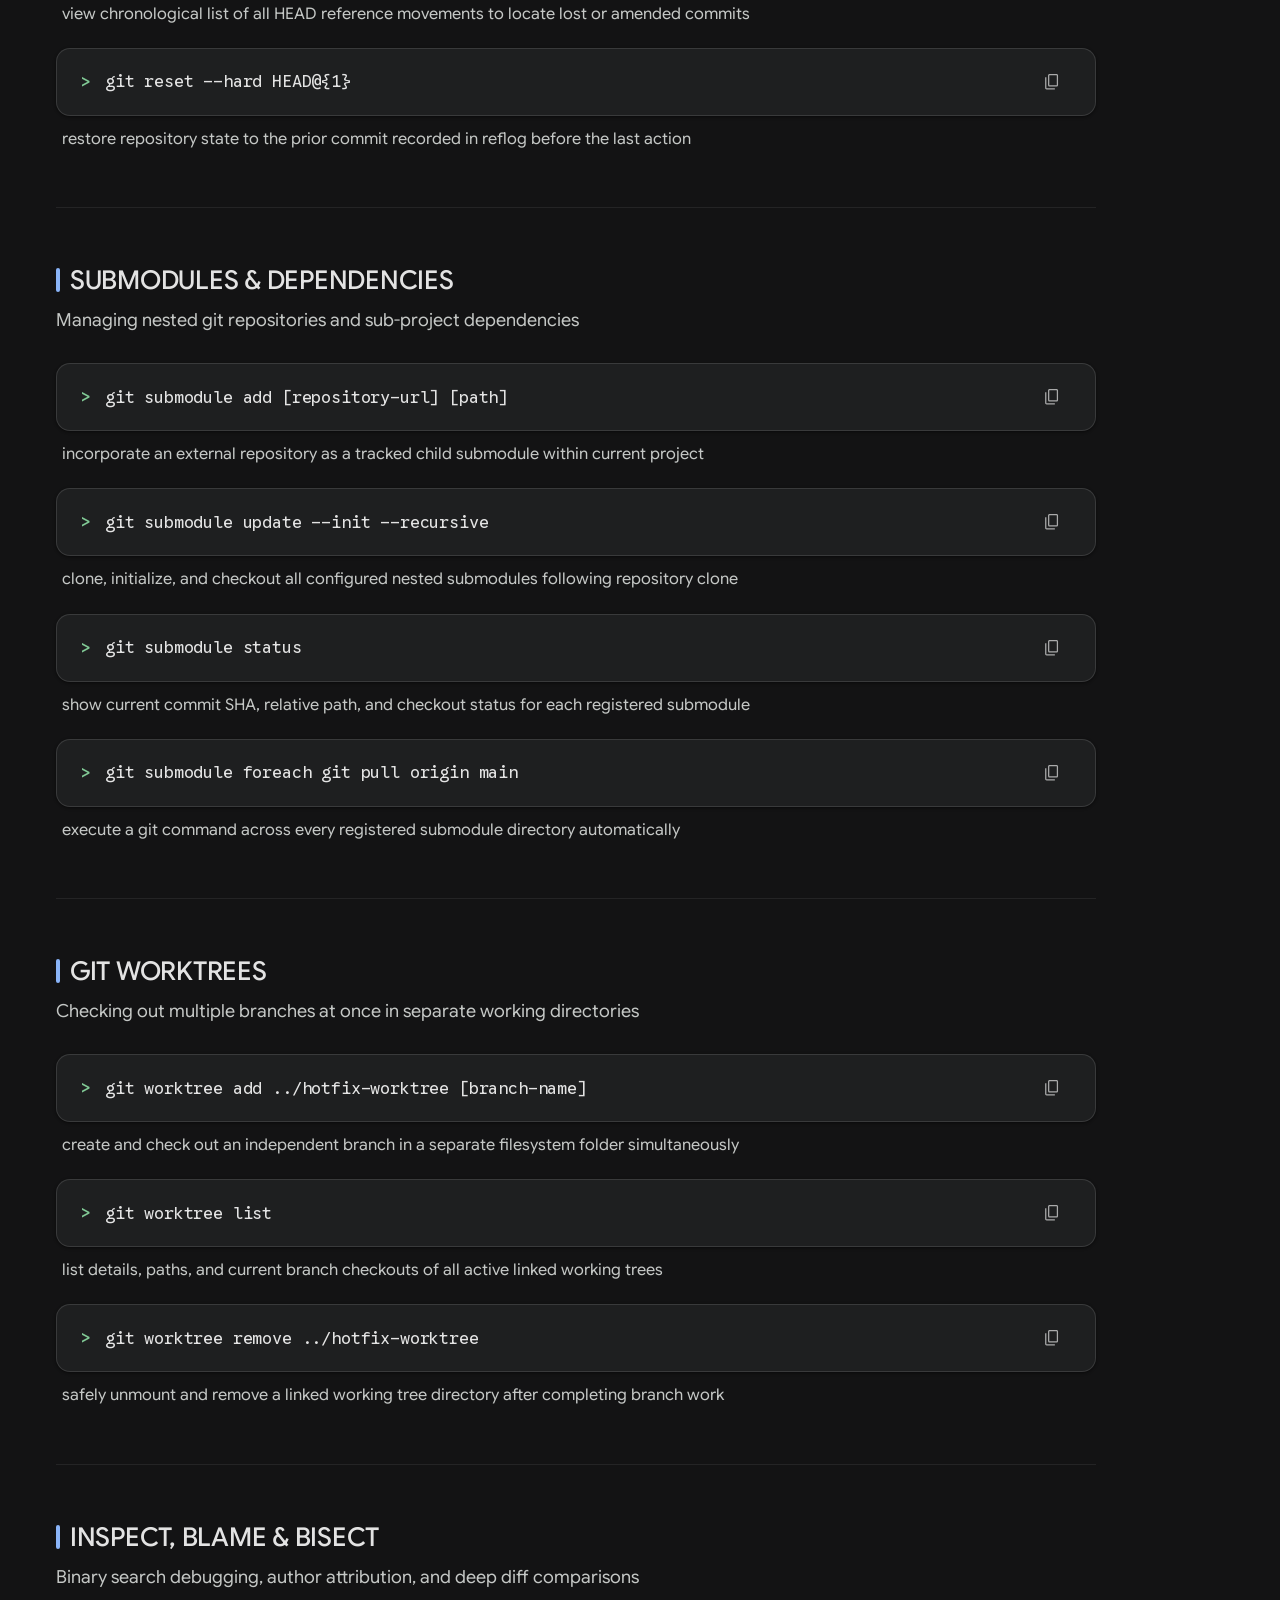
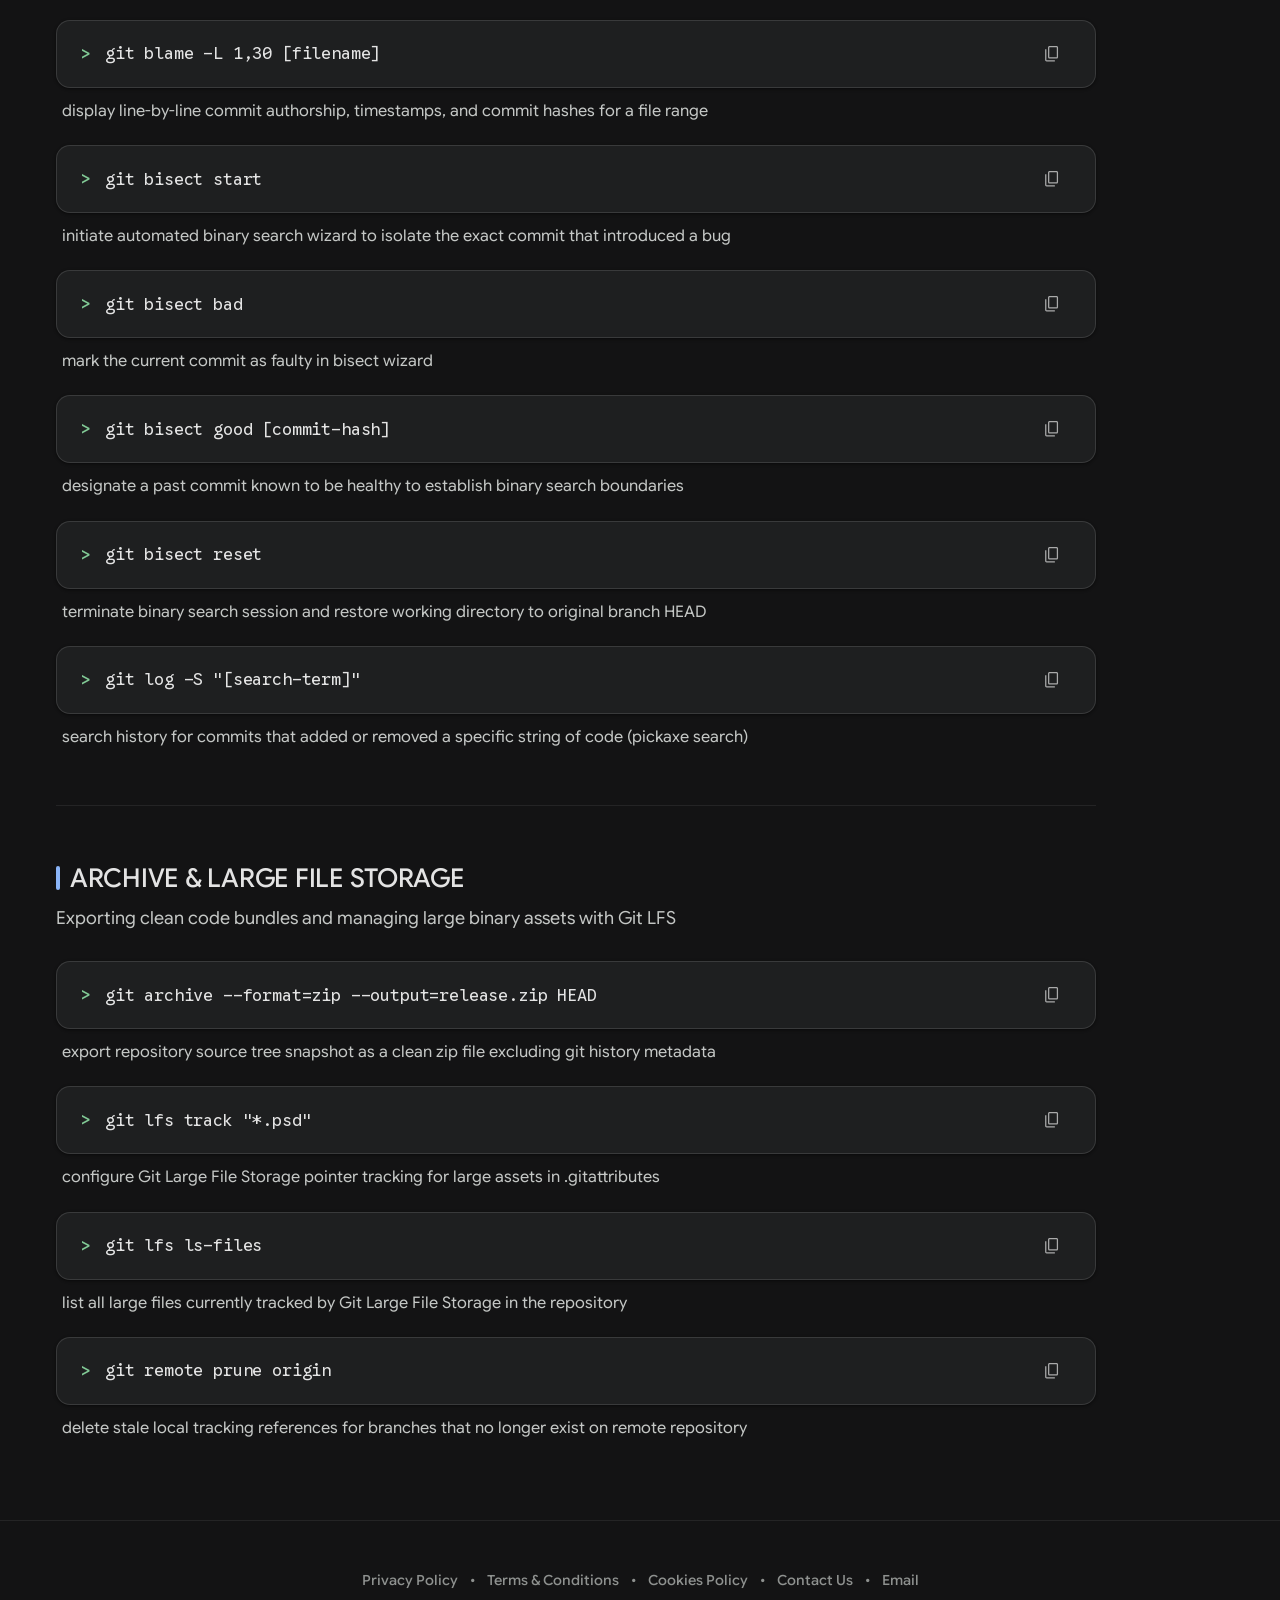
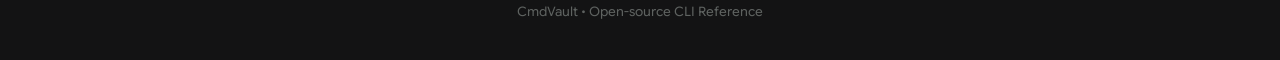
==== commit 48fd944f: "Updated : Add PostgreSQL SQL queries and category section" ====
--- a/index.html
+++ b/index.html
@@ -71,6 +71,7 @@
         <button class="nav-tab" data-category="linux-bash">Linux-Bash</button>
         <button class="nav-tab" data-category="powershell-windows">Powershell-Windows</button>
         <button class="nav-tab" data-category="sql-mysql">MySQL</button>
+        <button class="nav-tab" data-category="sql-postgresql">PostgreSQL</button>
       </div>
     </nav>
 
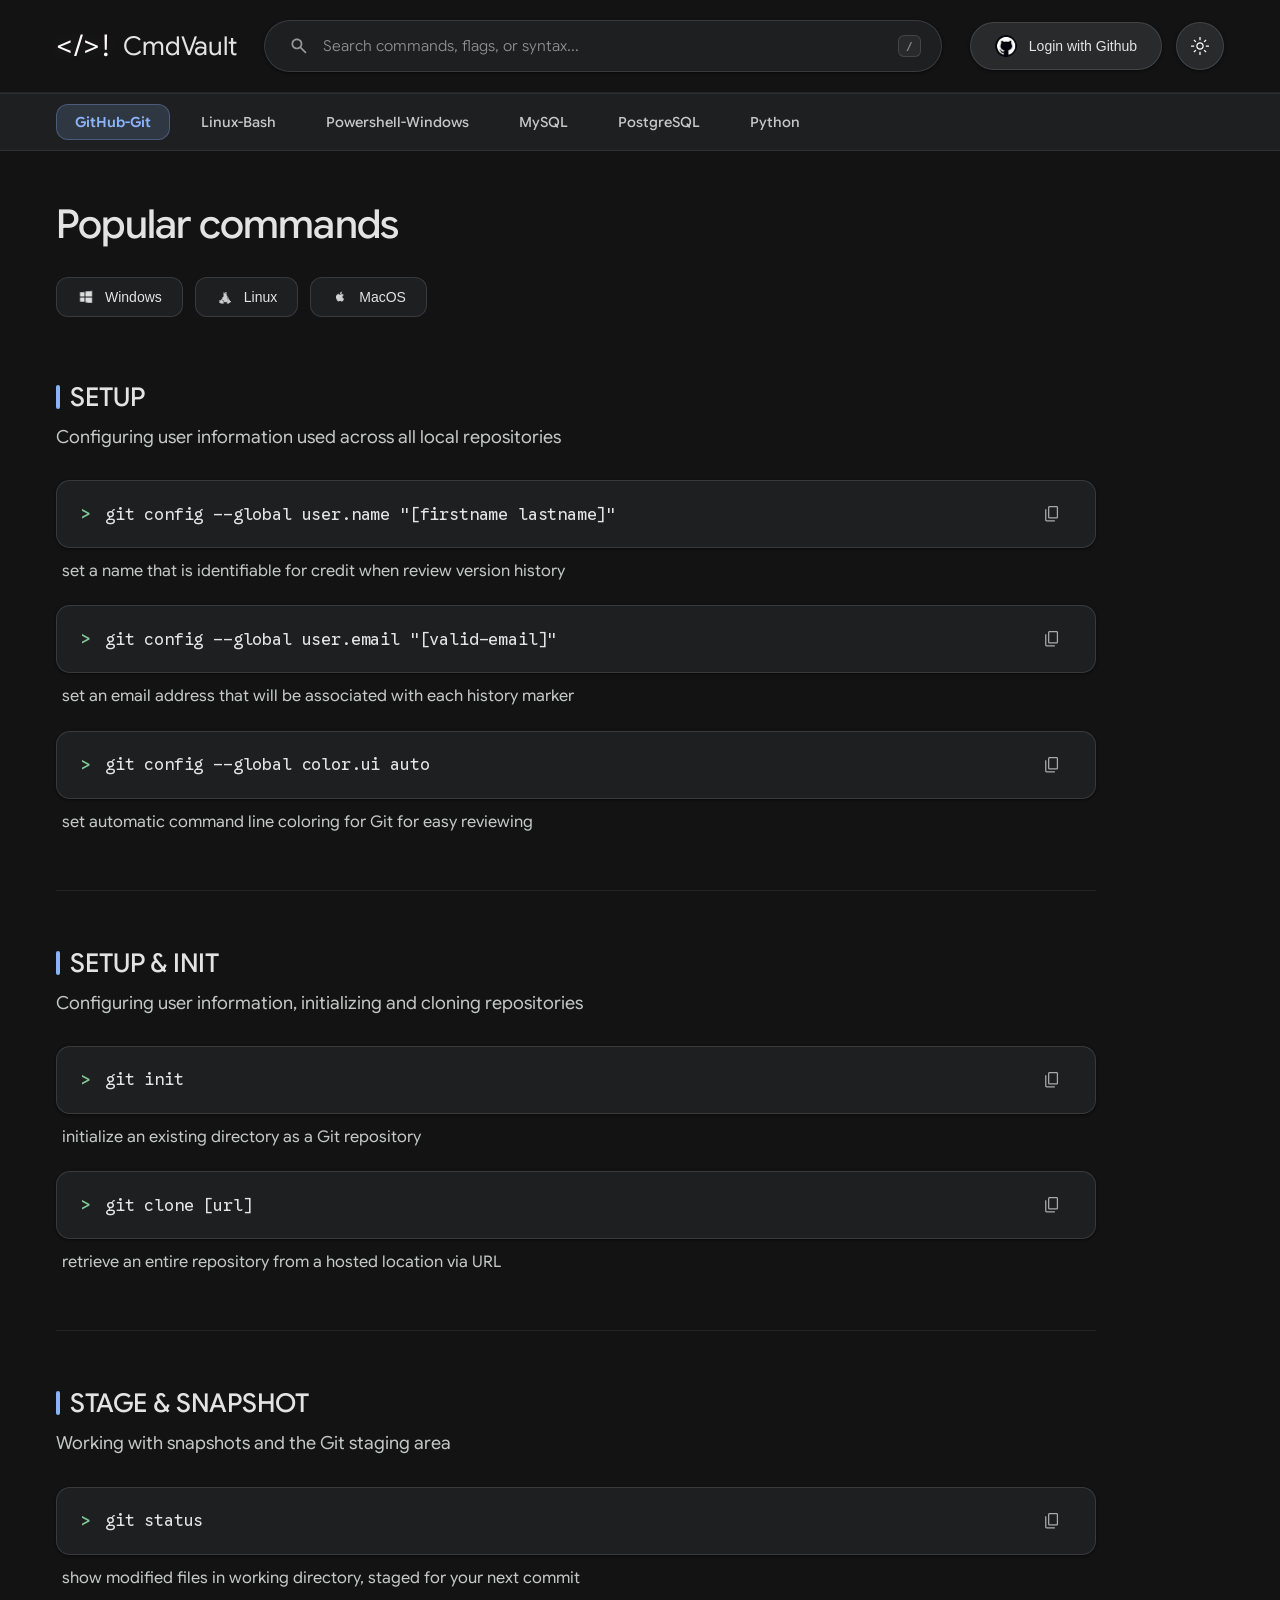
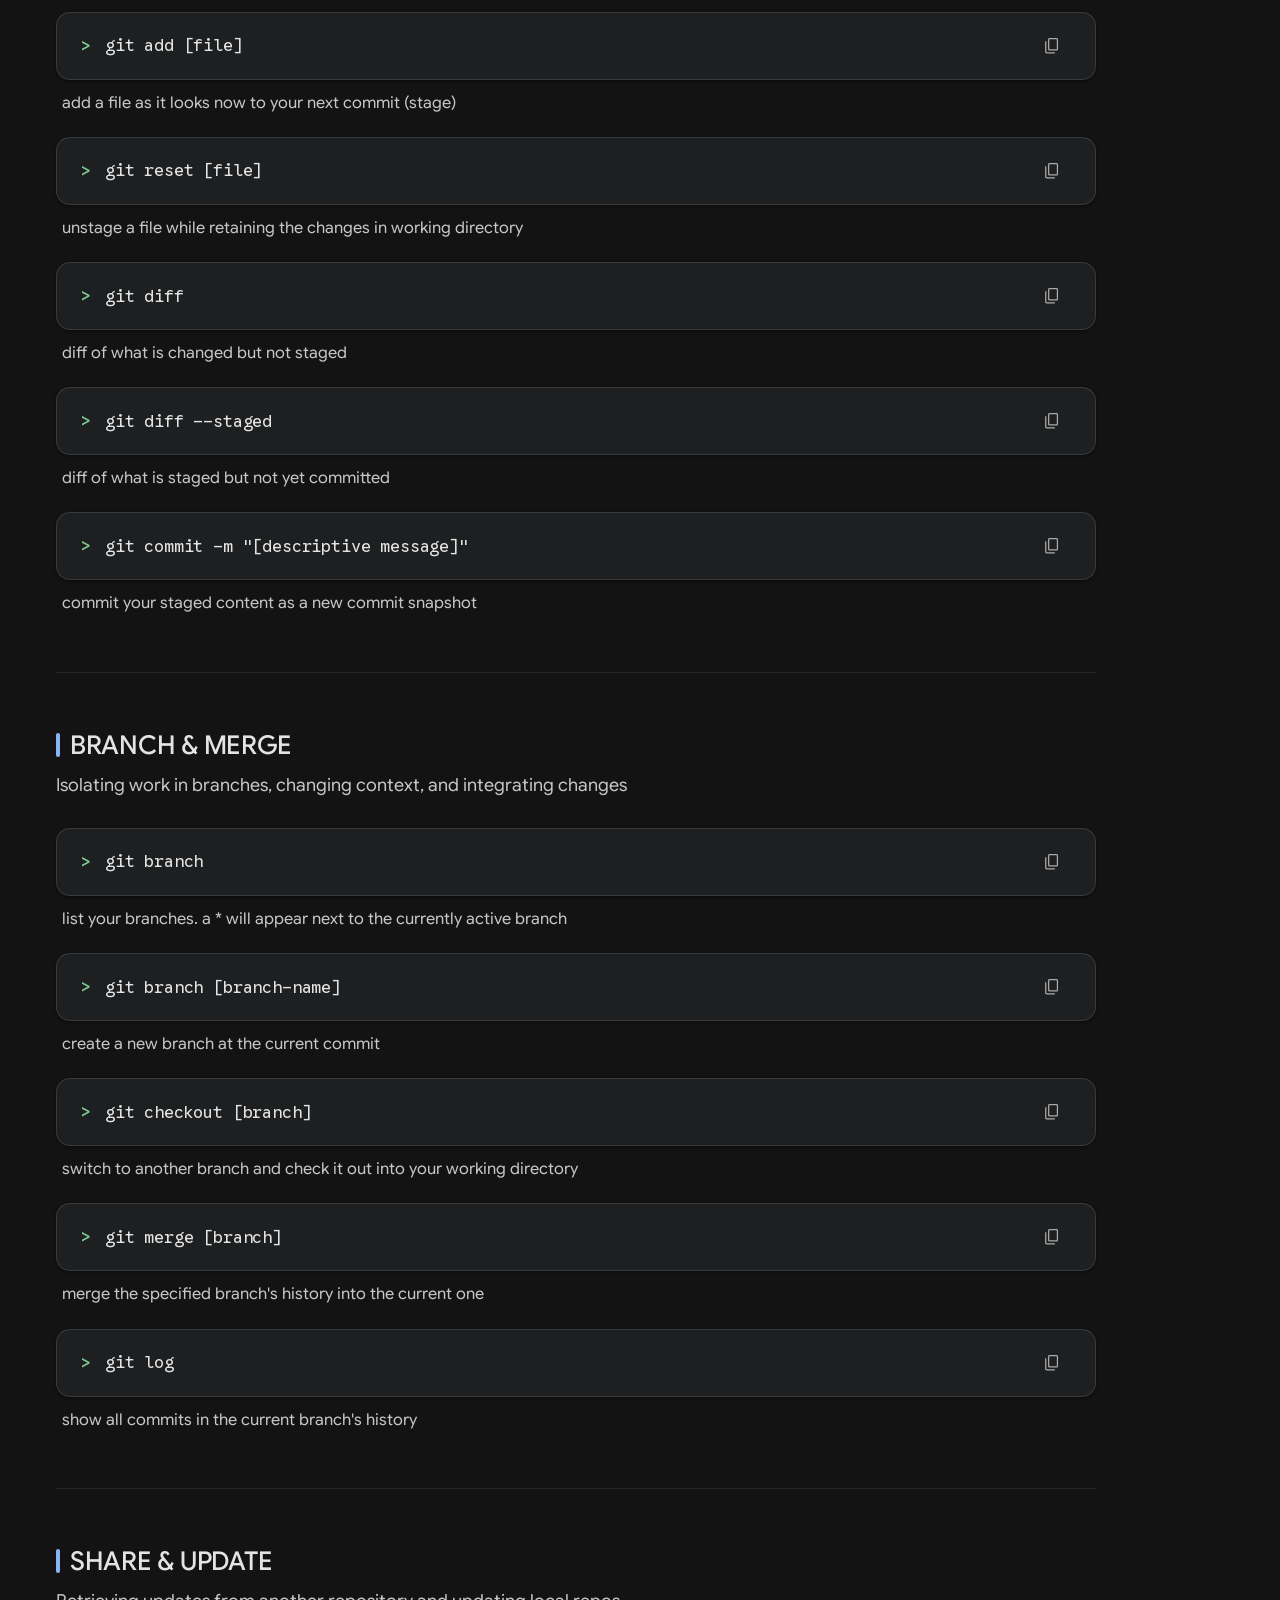
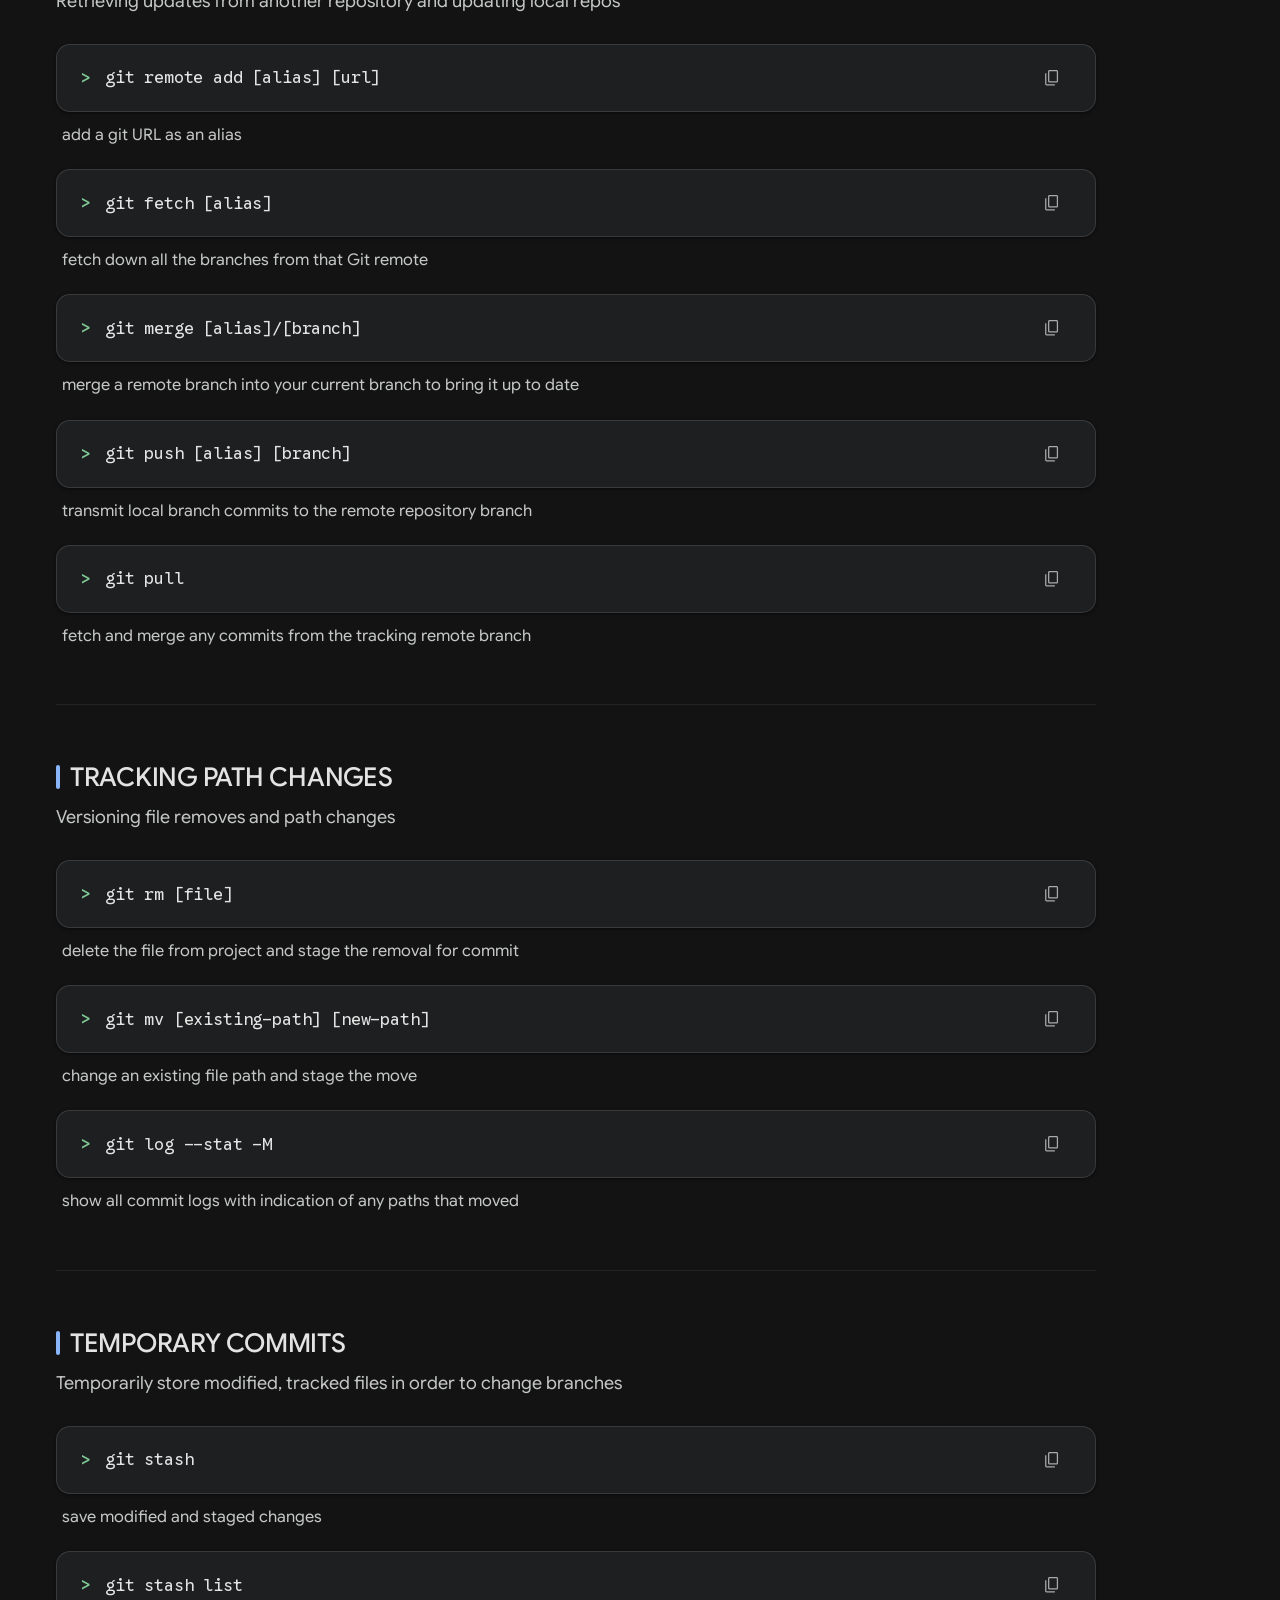
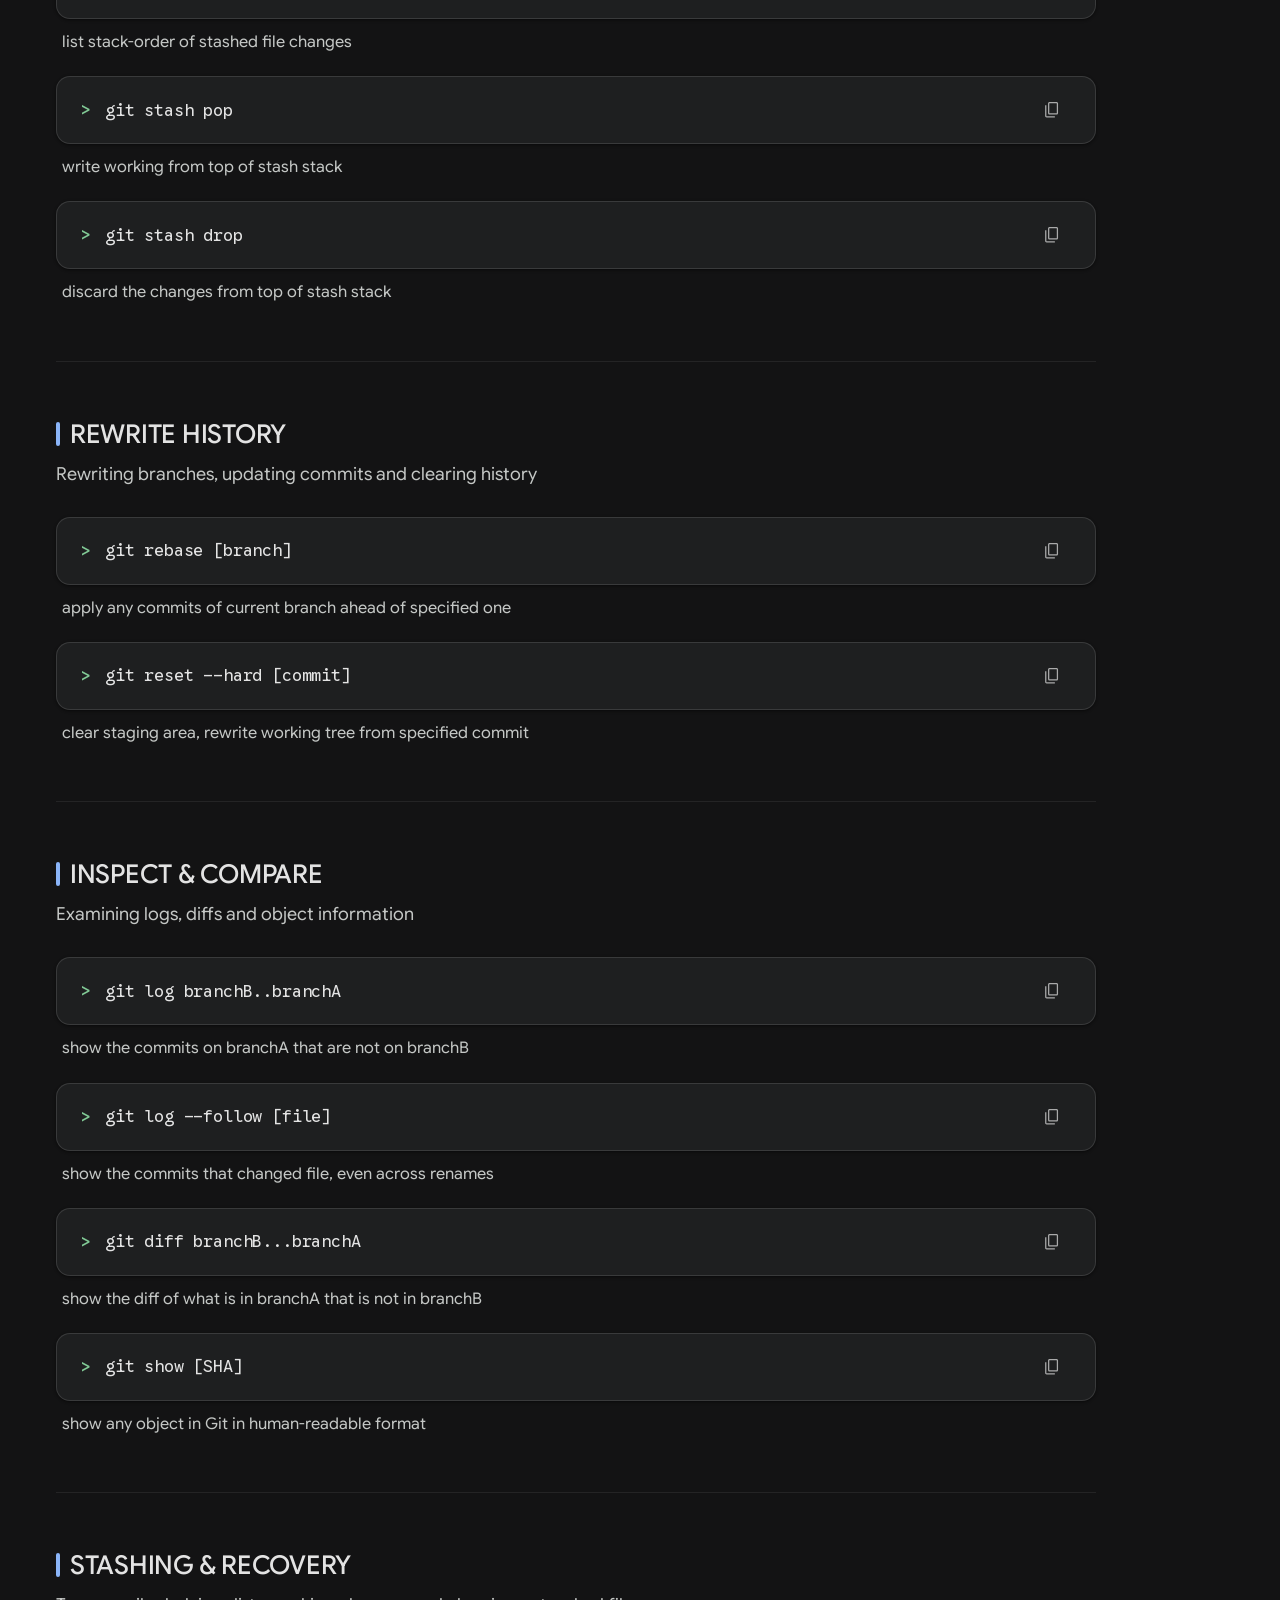
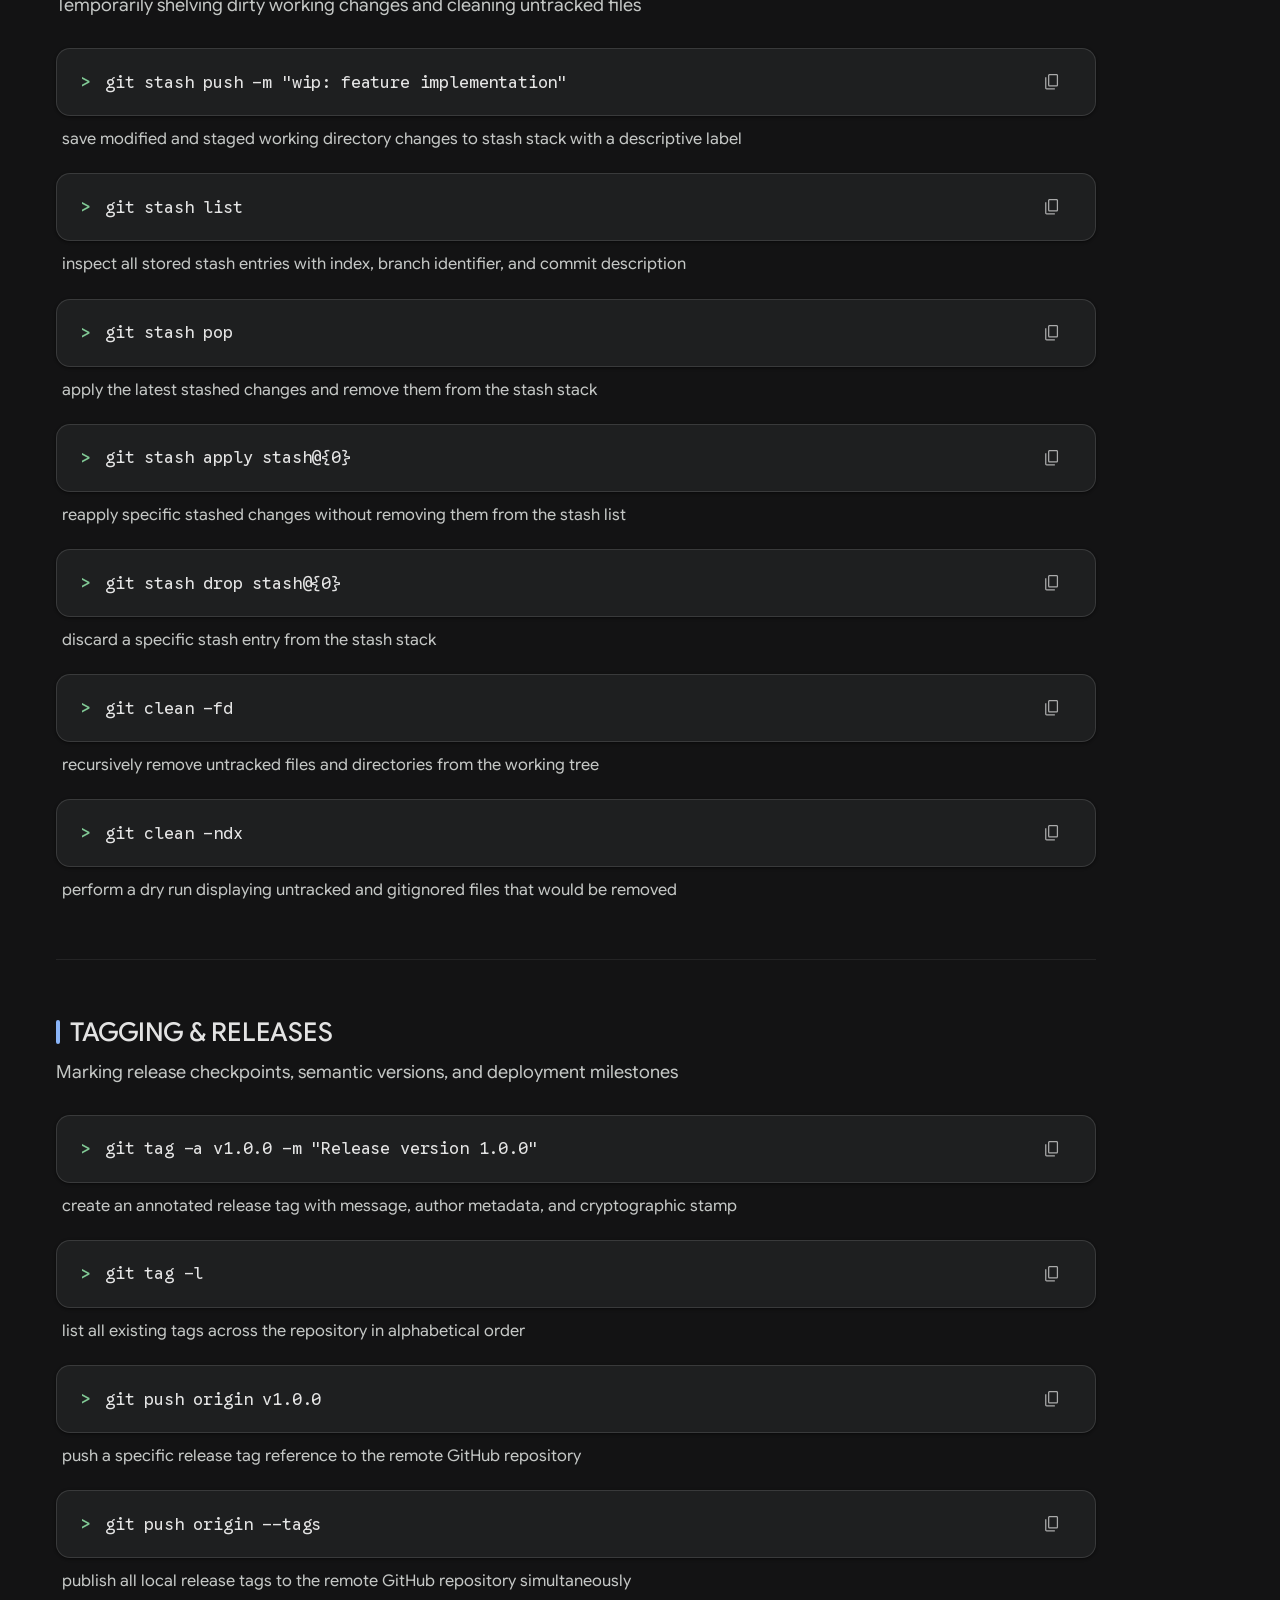
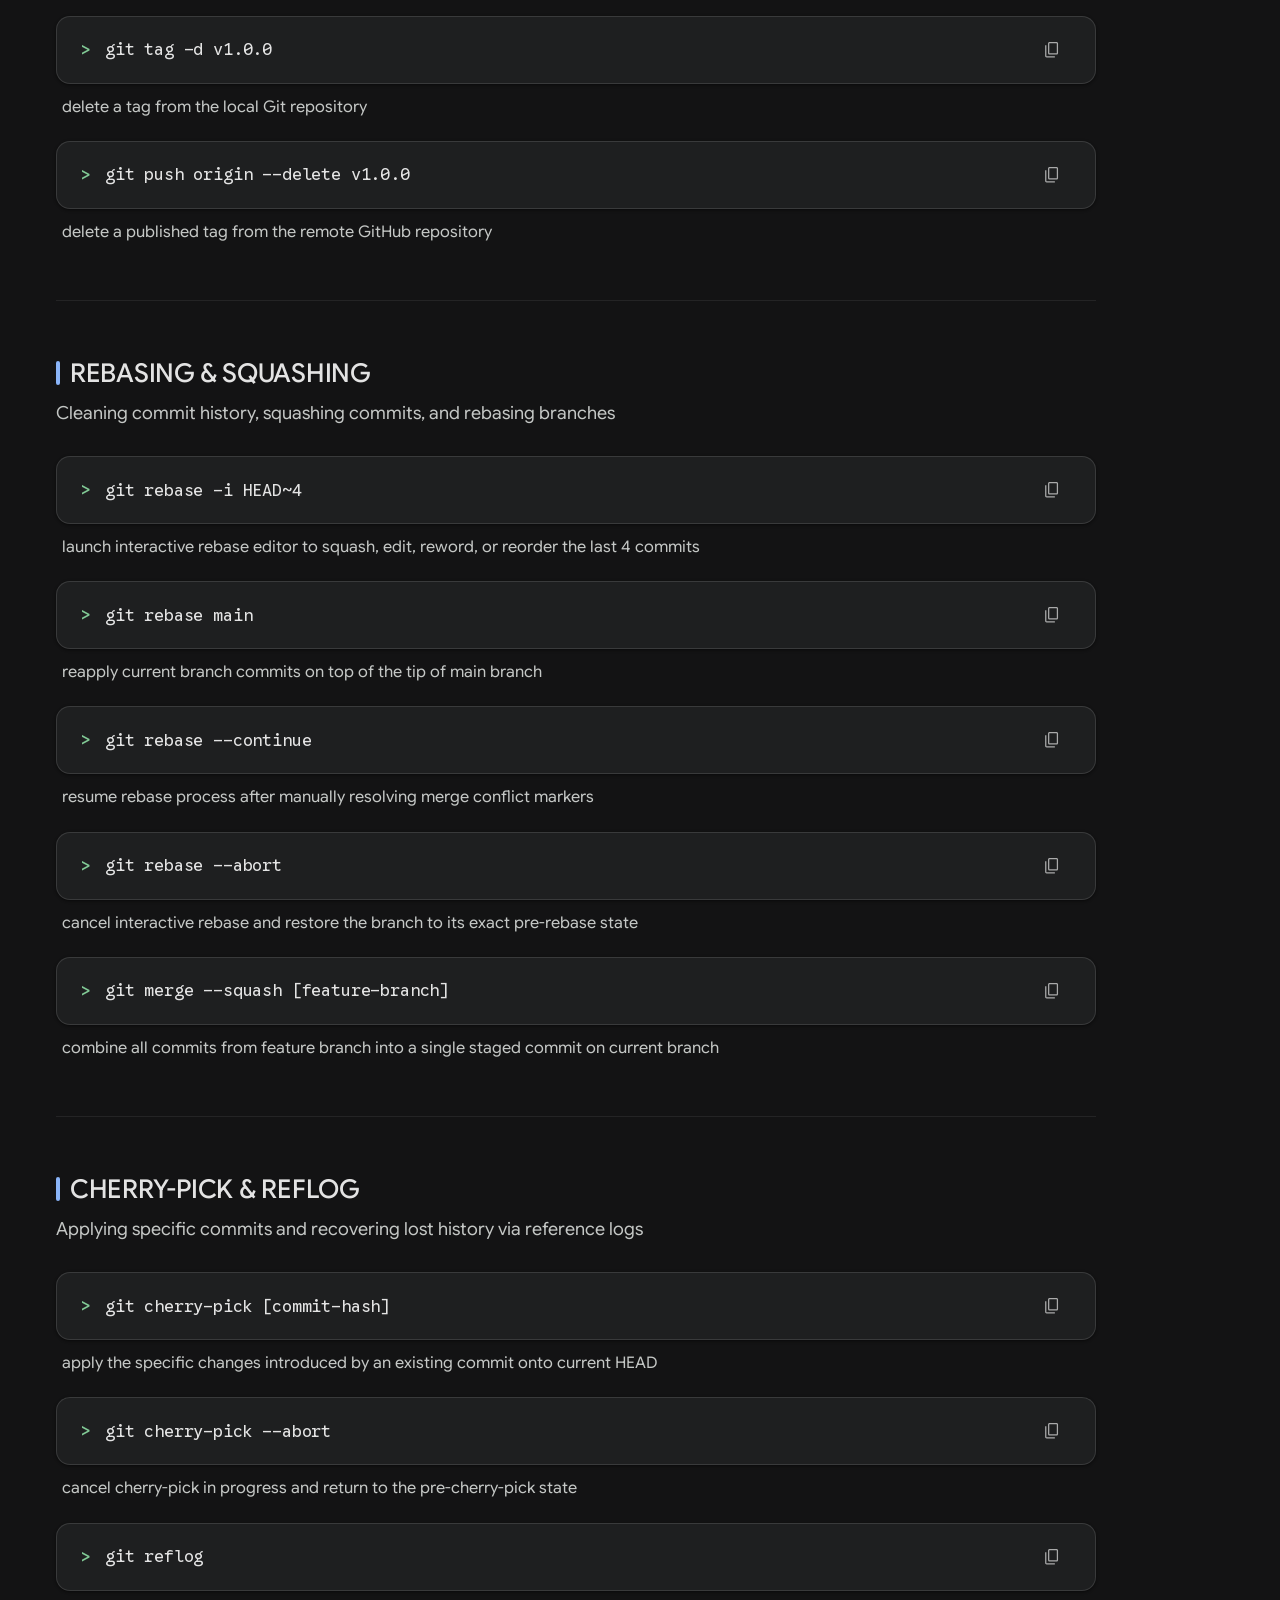
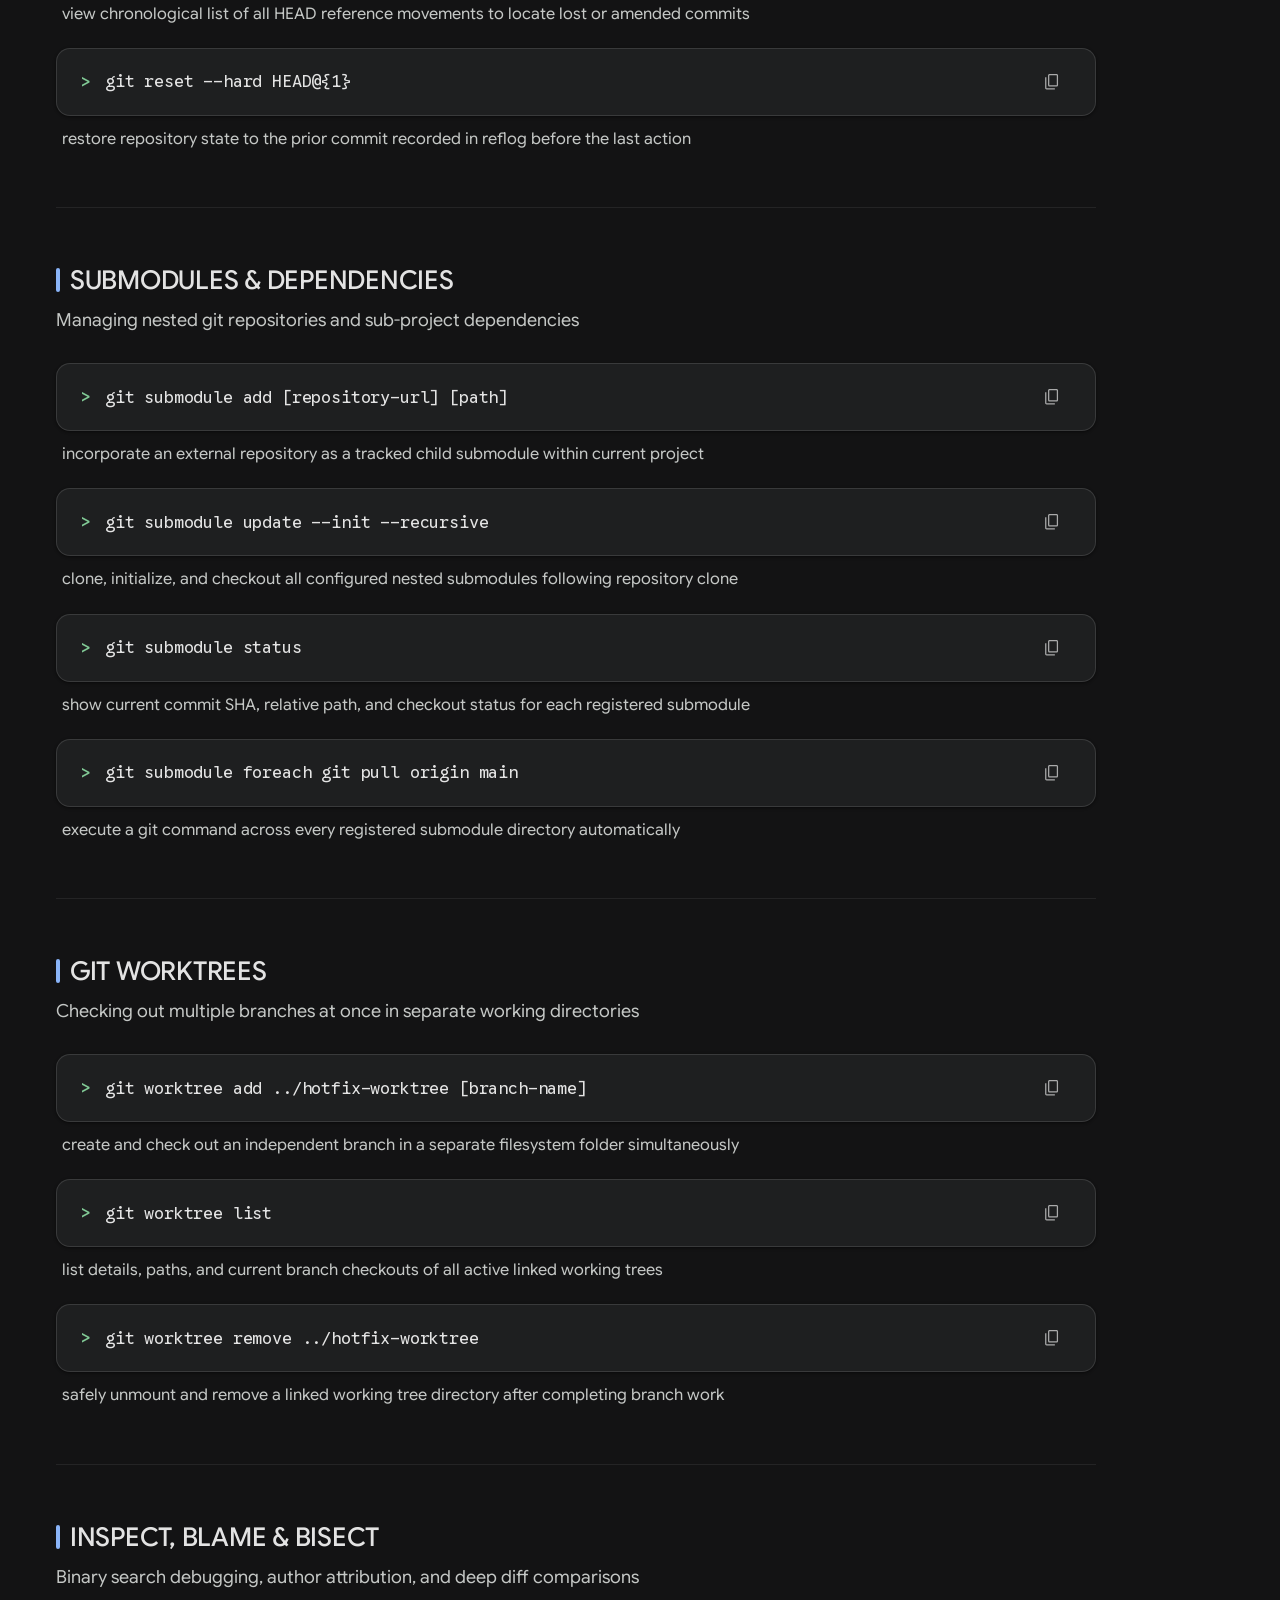
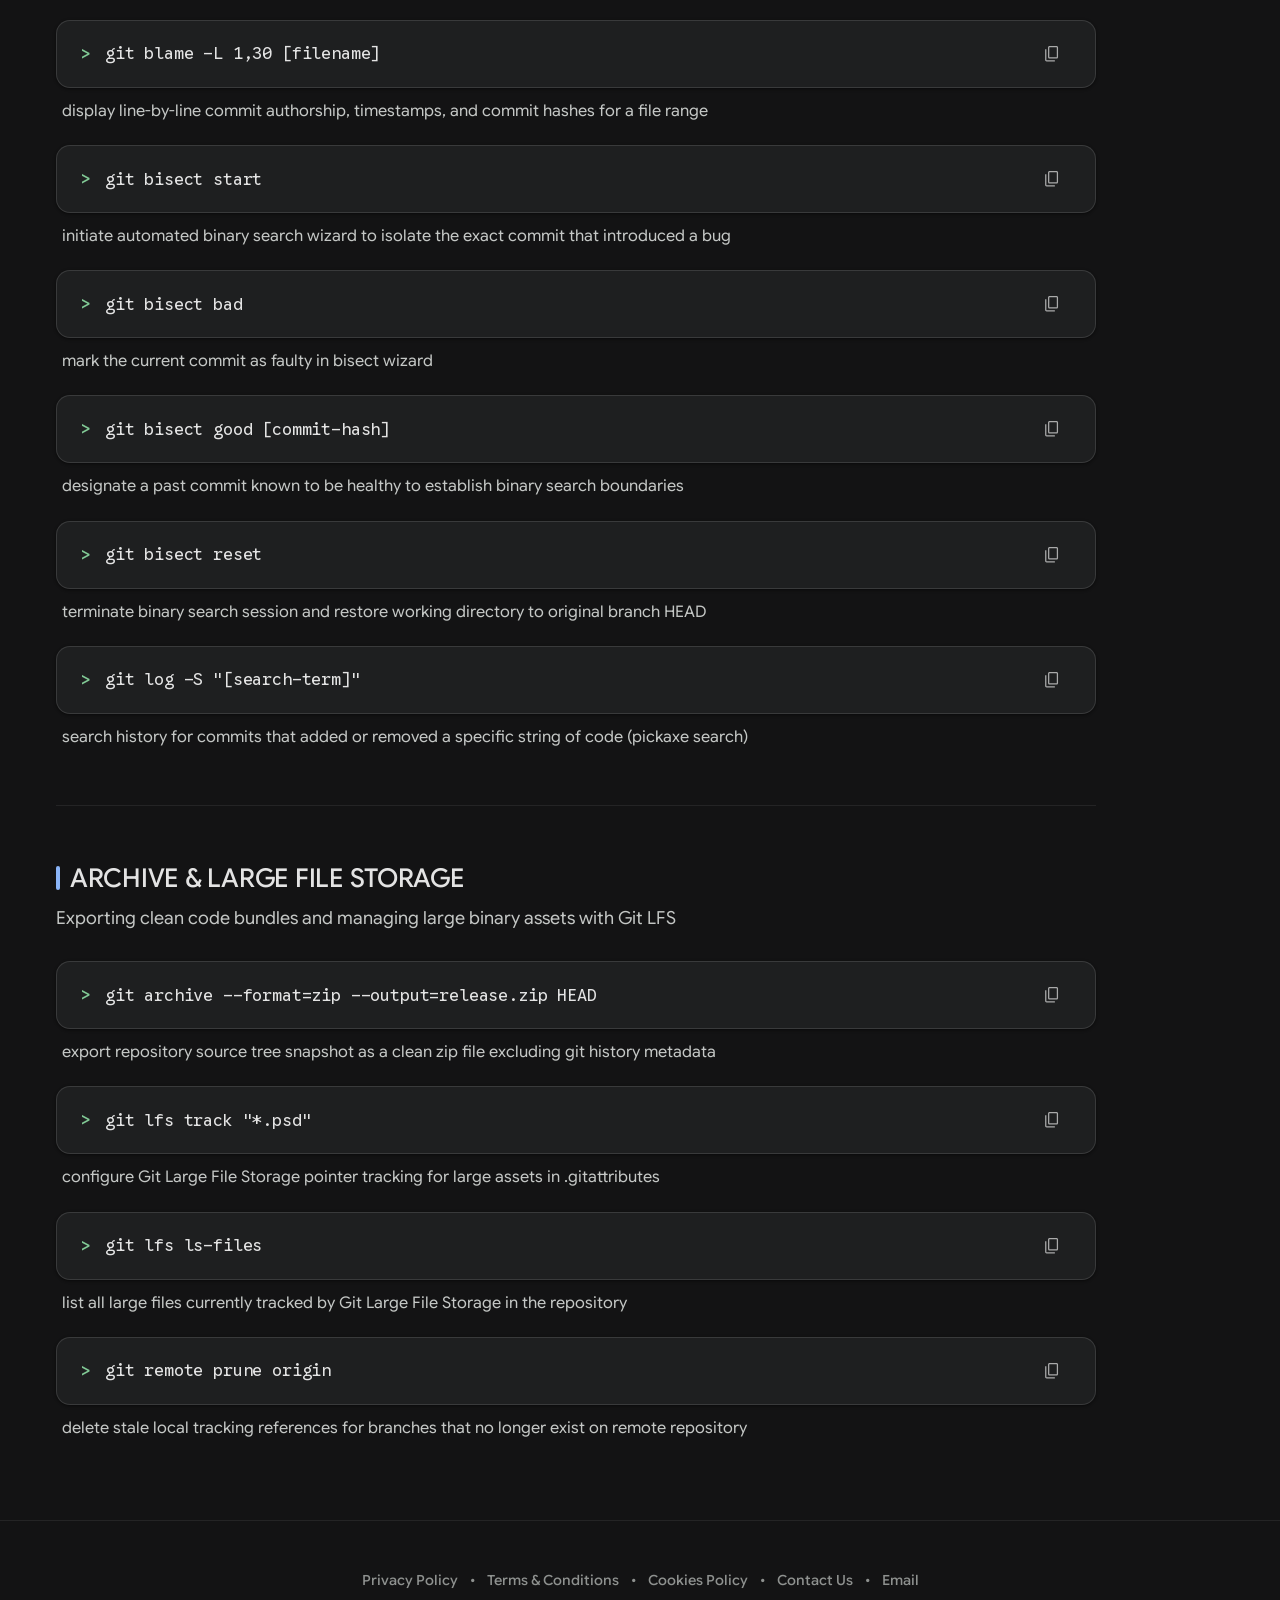
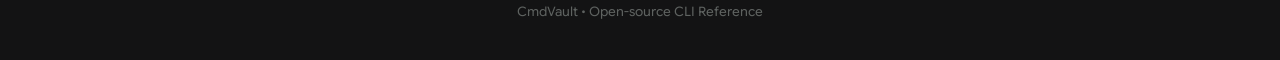
==== commit 07d7ca01: "Updated : Add Python category with 120 commands, pip, venv, and modern tooling" ====
--- a/index.html
+++ b/index.html
@@ -3,9 +3,31 @@
 <head>
   <meta charset="UTF-8" />
   <meta name="viewport" content="width=device-width, initial-scale=1.0" />
-  <title>CmdVault - Command Line Quick Reference & Cheat Sheet</title>
-  <meta name="description" content="CmdVault: Beautiful, instant command cheat sheet for Git, Linux Bash, and Windows PowerShell with 1-click copy." />
-  <link rel="icon" type="image/png" href="icons/GITHUB ICON 1.png" />
+  <title>CmdVault - Command Line Quick Reference &amp; Interactive Cheat Sheet</title>
+  <meta name="description" content="CmdVault: Beautiful, instant command line reference &amp; interactive cheat sheet with 330+ verified commands across Git, Linux Bash, Windows PowerShell, MySQL, and PostgreSQL with 1-click clipboard copy." />
+  <meta name="keywords" content="cmdvault, command cheat sheet, git commands, linux bash commands, powershell commands, mysql queries, postgresql queries, cli reference, devops cheat sheet" />
+  <meta name="author" content="Parth Sonavane" />
+  <meta name="theme-color" content="#131314" />
+  <link rel="canonical" href="https://cmd-valut.vercel.app/" />
+
+  <!-- Favicon &amp; Brand Icons -->
+  <link rel="icon" type="image/png" href="images/logo.png" />
+  <link rel="apple-touch-icon" href="images/logo.png" />
+
+  <!-- OpenGraph / Social Media (Facebook, LinkedIn, Discord, WhatsApp) -->
+  <meta property="og:type" content="website" />
+  <meta property="og:url" content="https://cmd-valut.vercel.app/" />
+  <meta property="og:title" content="CmdVault - Command Line Quick Reference &amp; Interactive Cheat Sheet" />
+  <meta property="og:description" content="Instant CLI reference &amp; interactive developer cheat sheet with 330+ commands across Git, Linux, PowerShell, MySQL, and PostgreSQL." />
+  <meta property="og:image" content="https://cmd-valut.vercel.app/images/logo.png" />
+  <meta property="og:site_name" content="CmdVault" />
+
+  <!-- Twitter Card -->
+  <meta name="twitter:card" content="summary" />
+  <meta name="twitter:url" content="https://cmd-valut.vercel.app/" />
+  <meta name="twitter:title" content="CmdVault - Developer Command Cheat Sheet" />
+  <meta name="twitter:description" content="Instant CLI reference with 330+ commands across Git, Linux, PowerShell, MySQL, and PostgreSQL." />
+  <meta name="twitter:image" content="https://cmd-valut.vercel.app/images/logo.png" />
 
   <!-- Local Stylesheet -->
   <link rel="stylesheet" href="css/style.css" />
@@ -72,6 +94,7 @@
         <button class="nav-tab" data-category="powershell-windows">Powershell-Windows</button>
         <button class="nav-tab" data-category="sql-mysql">MySQL</button>
         <button class="nav-tab" data-category="sql-postgresql">PostgreSQL</button>
+        <button class="nav-tab" data-category="python">Python</button>
       </div>
     </nav>
 
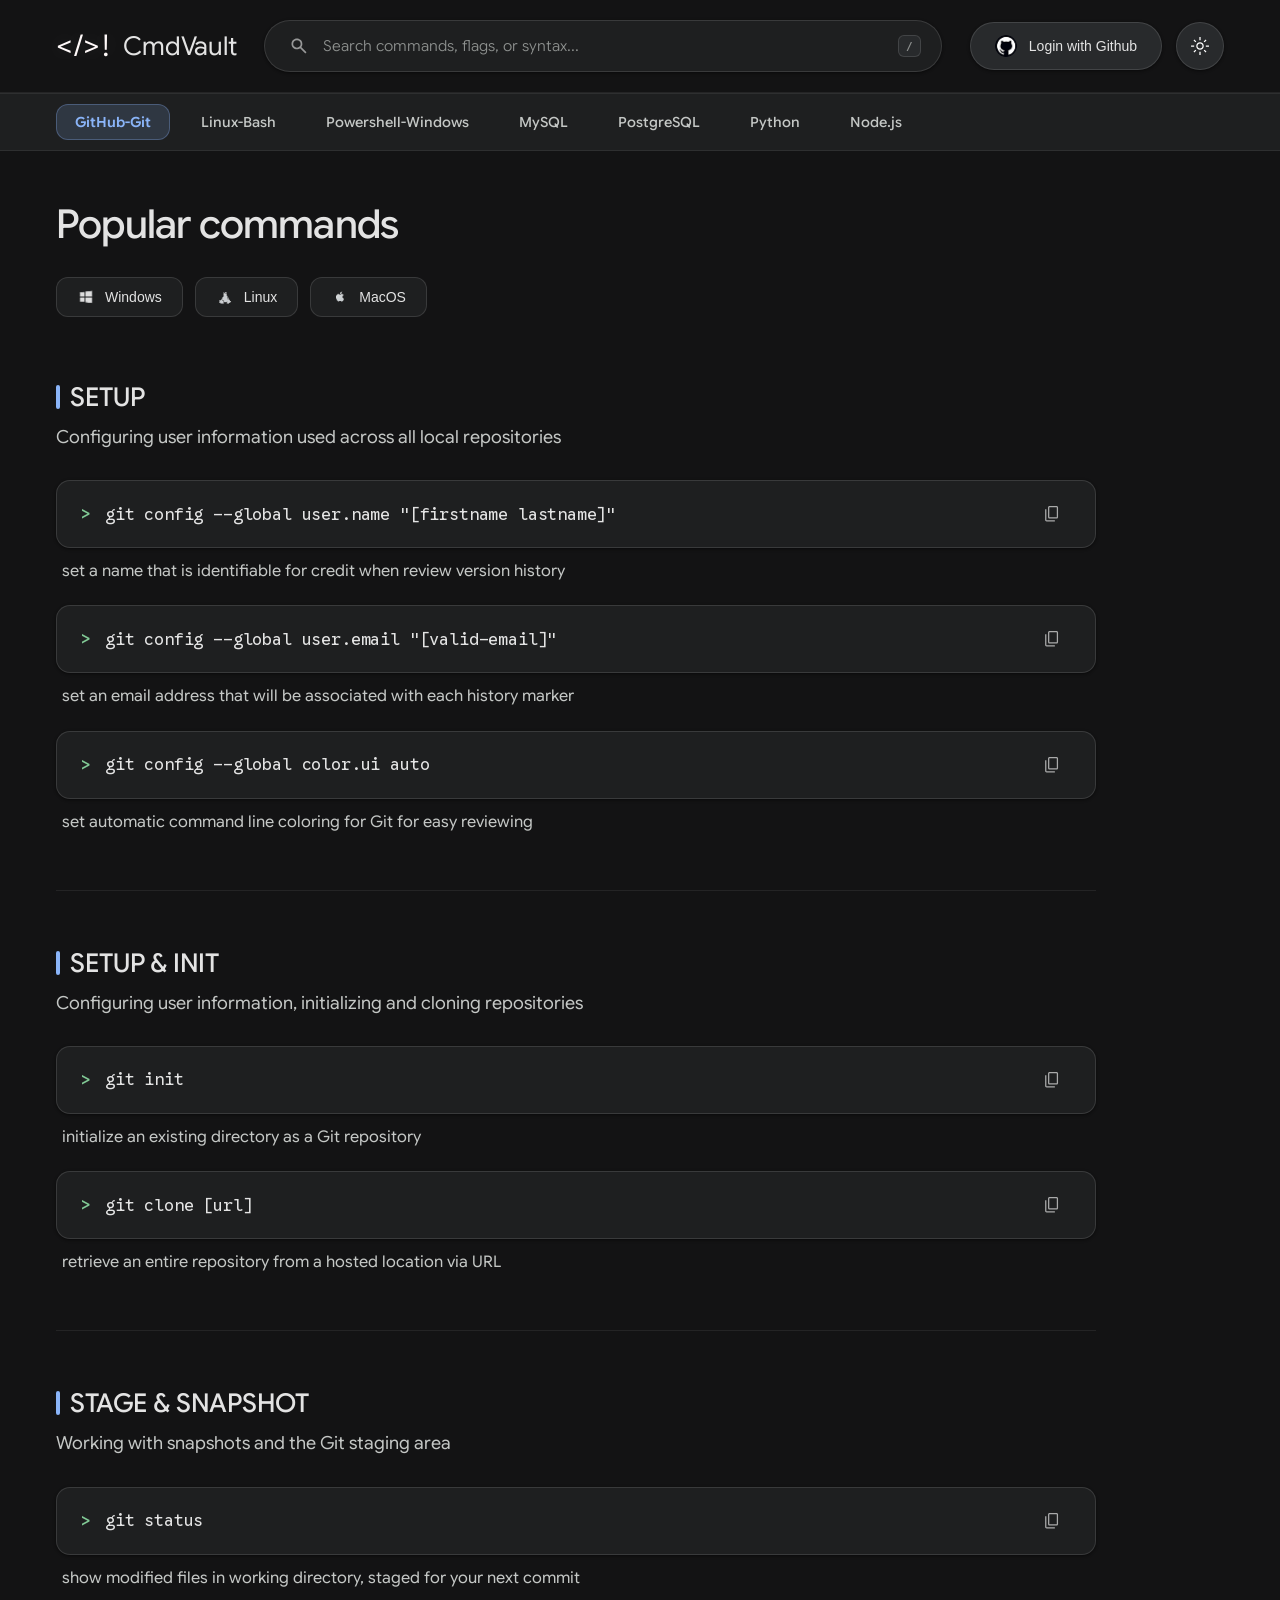
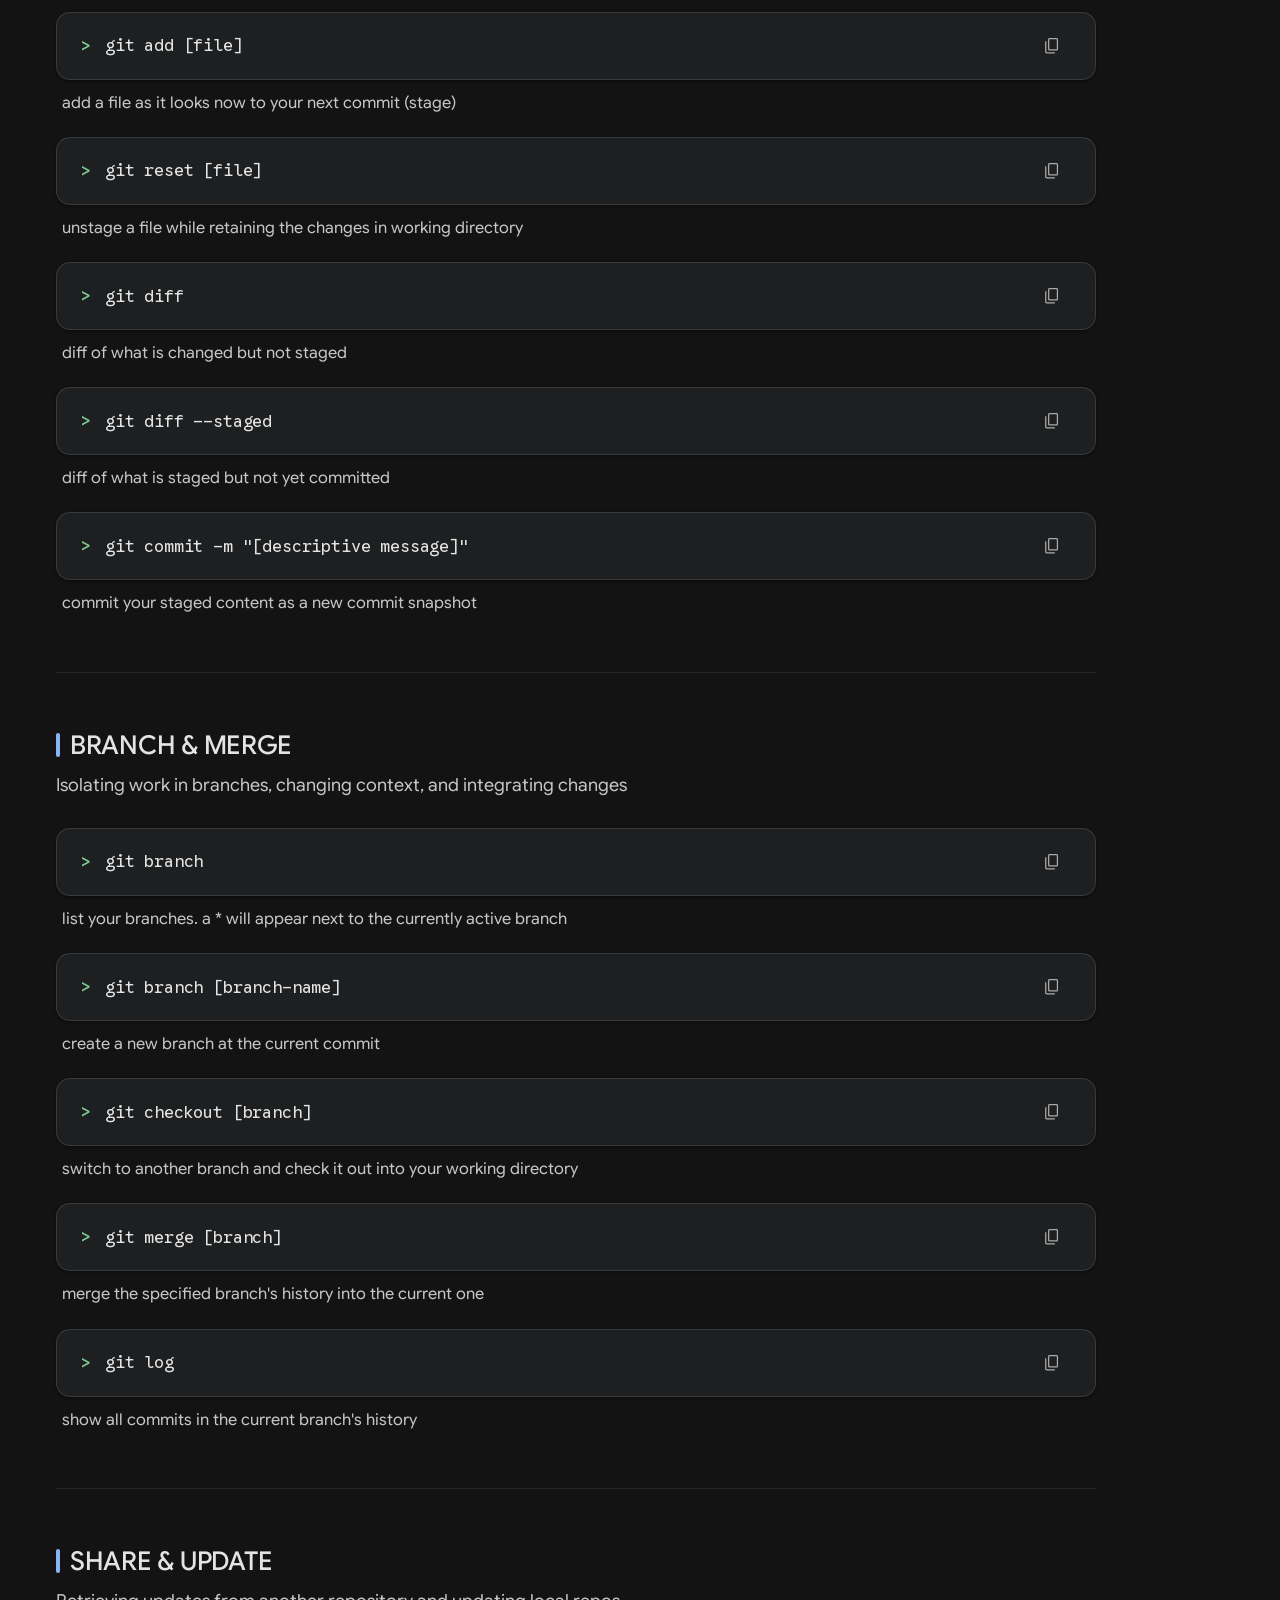
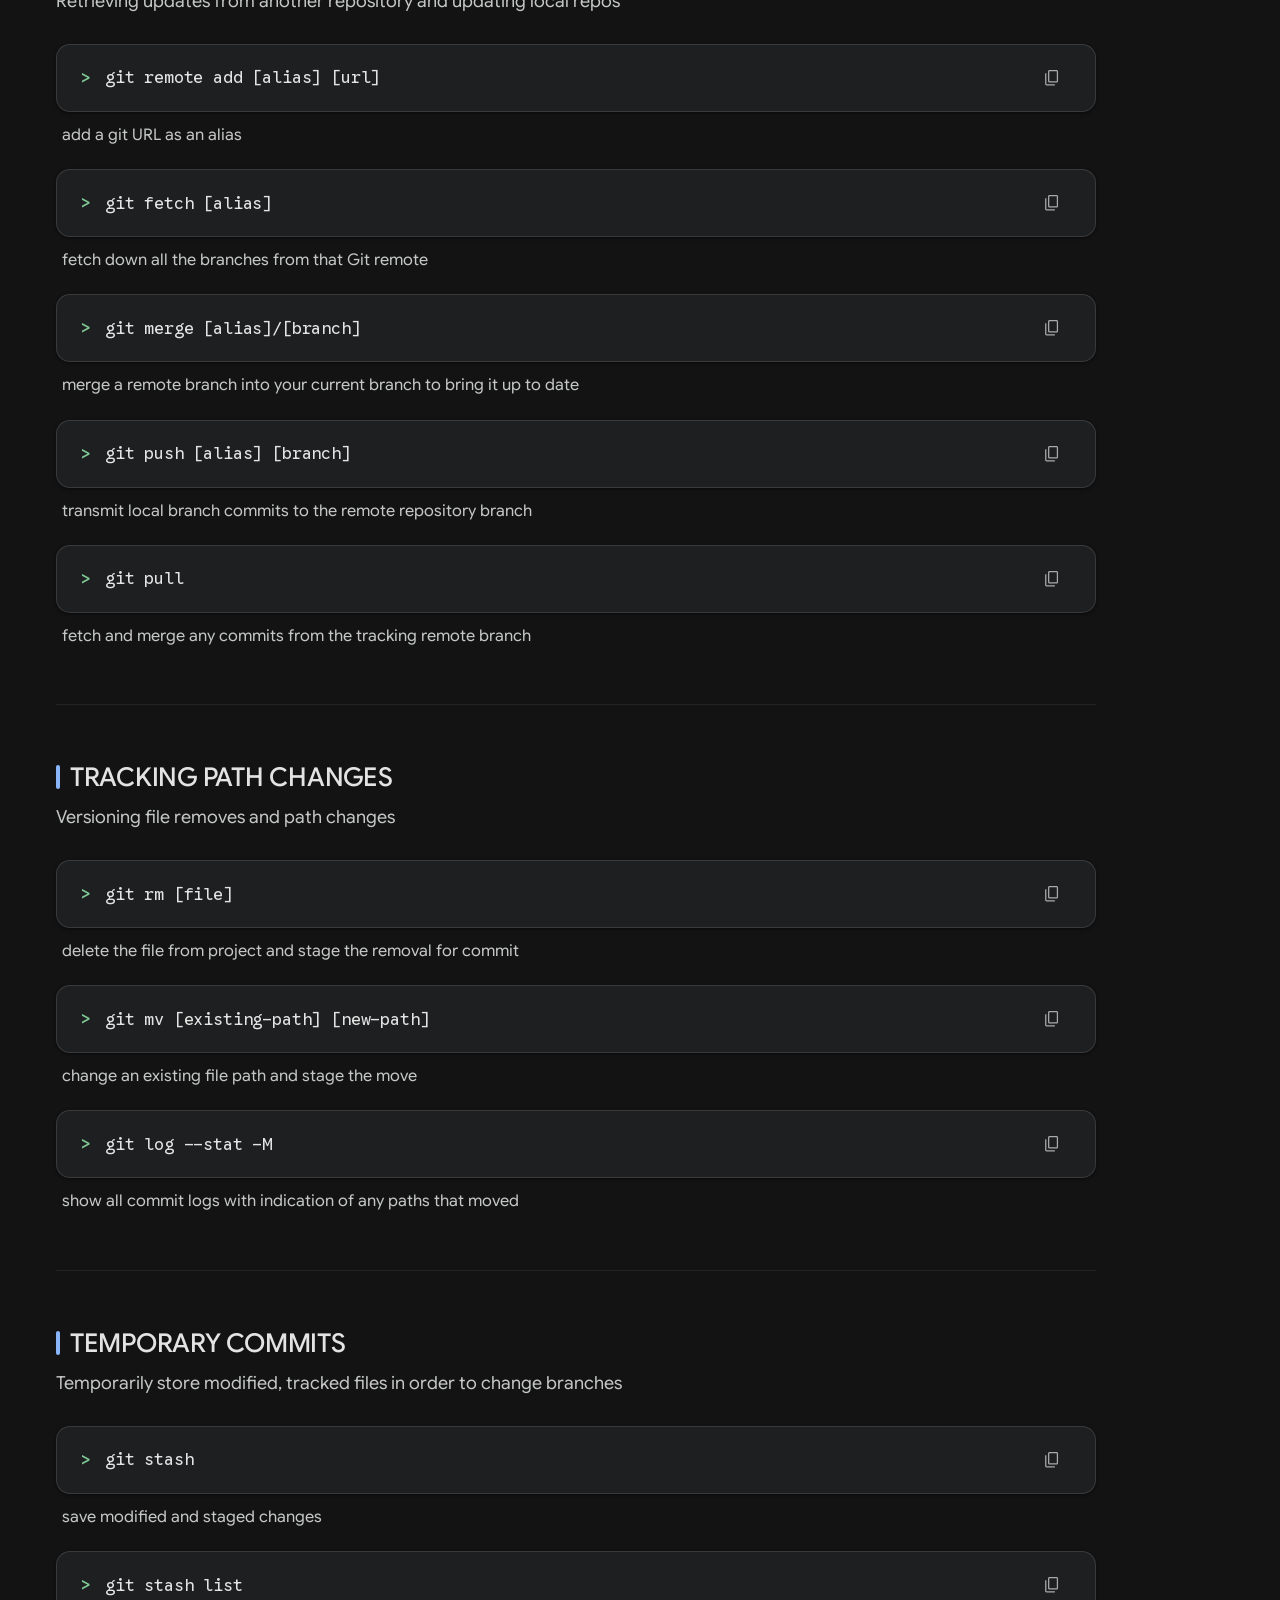
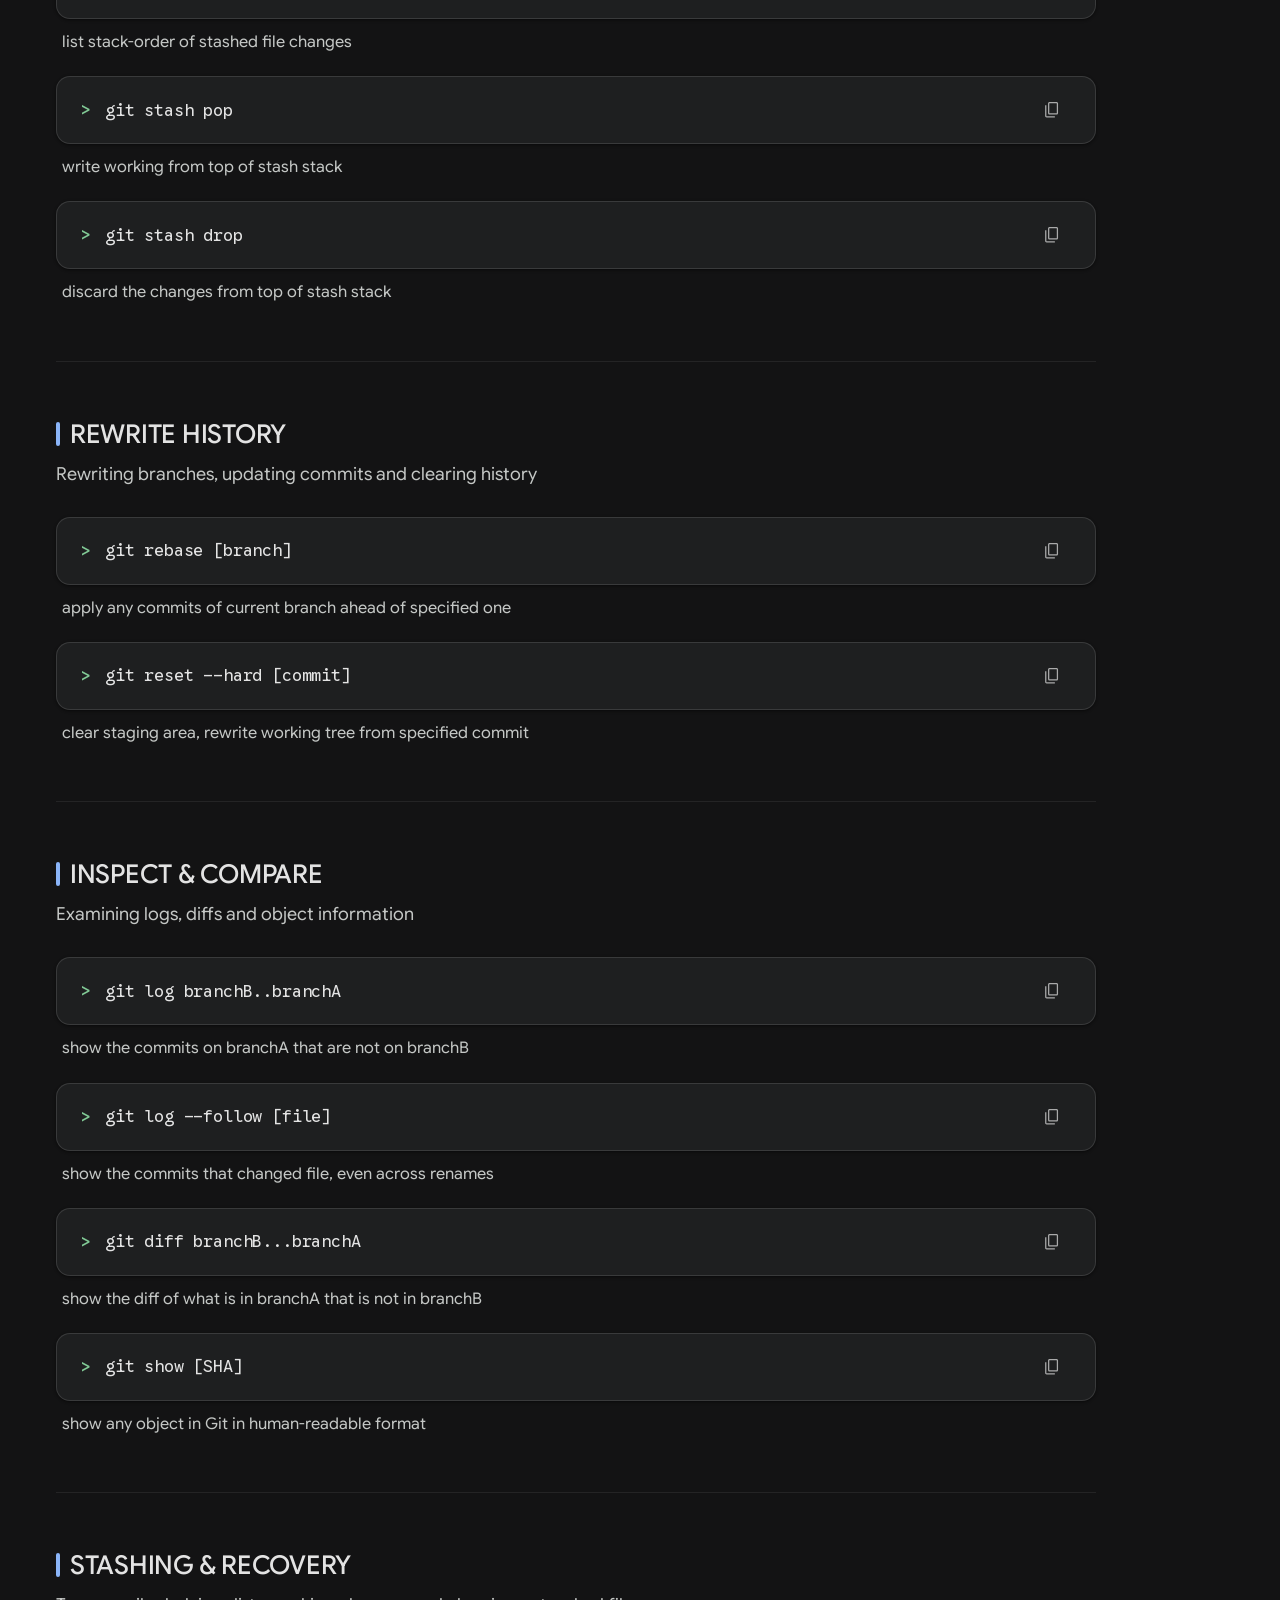
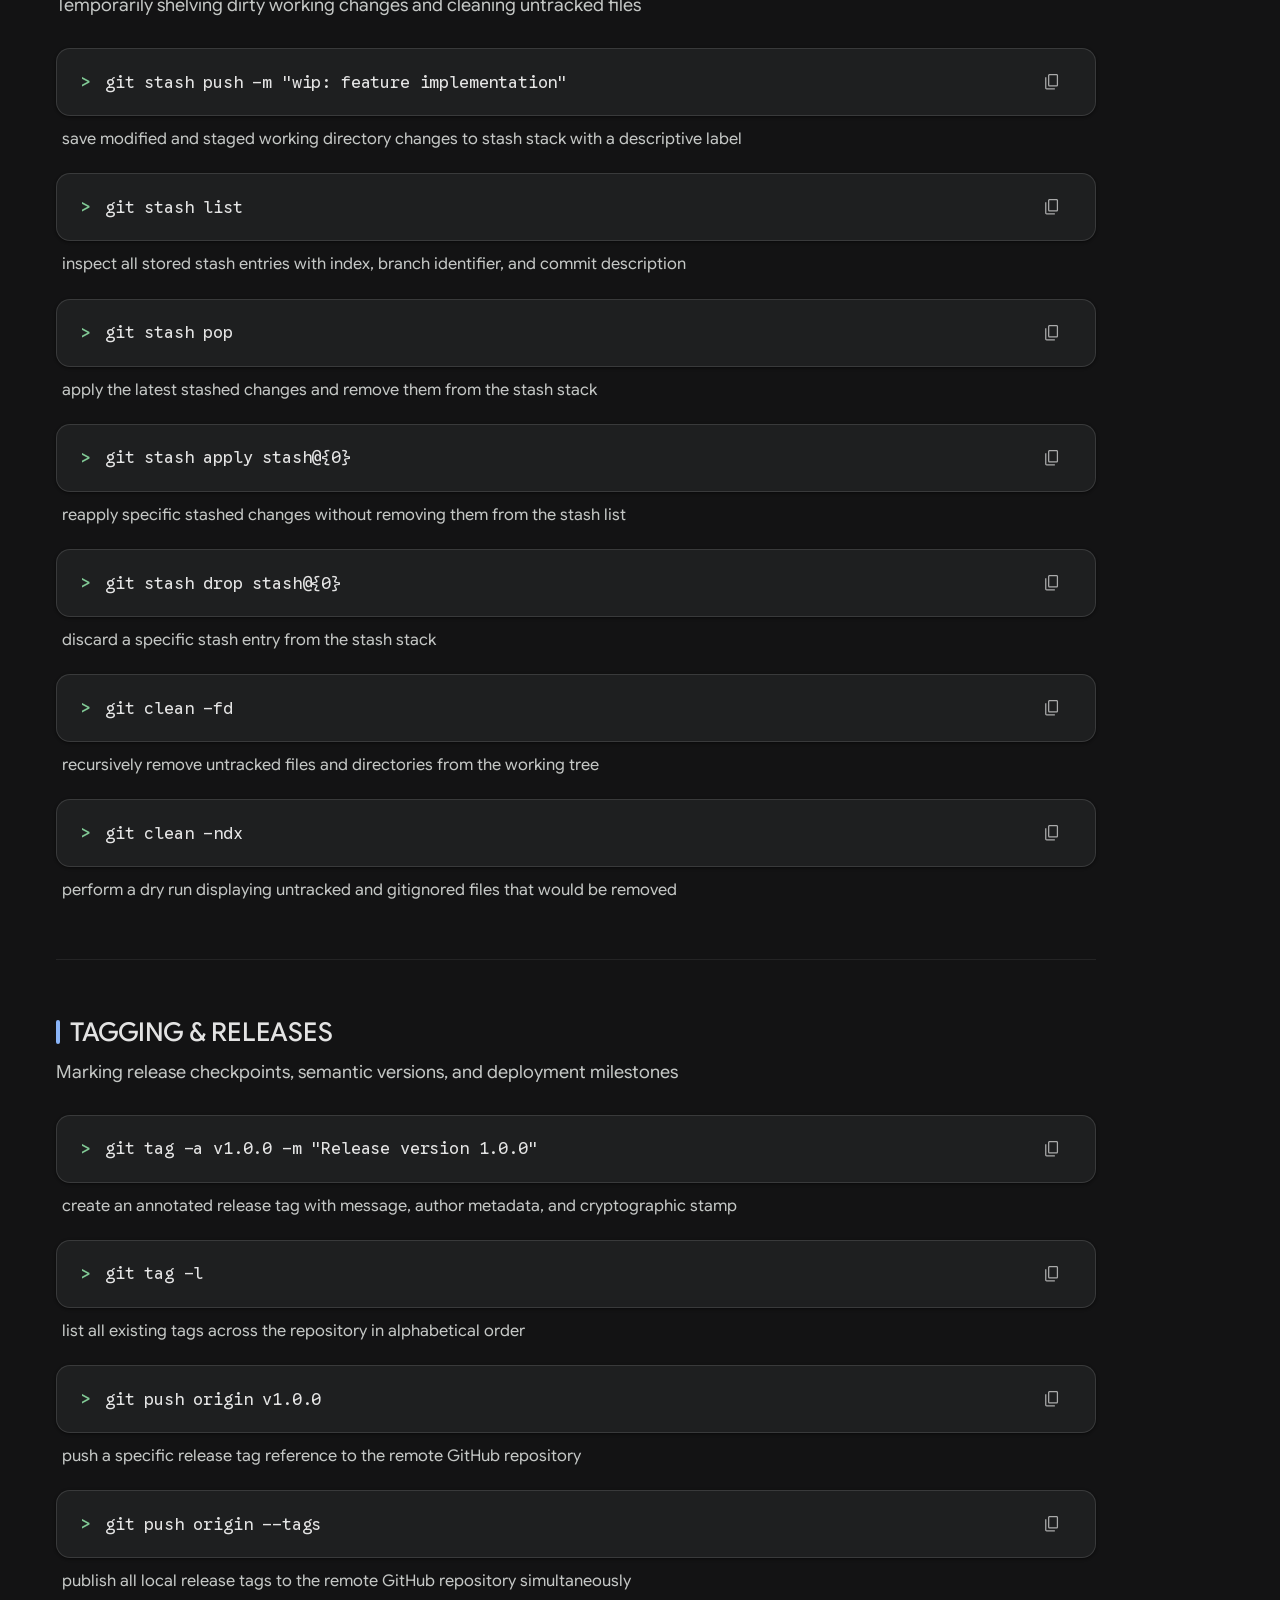
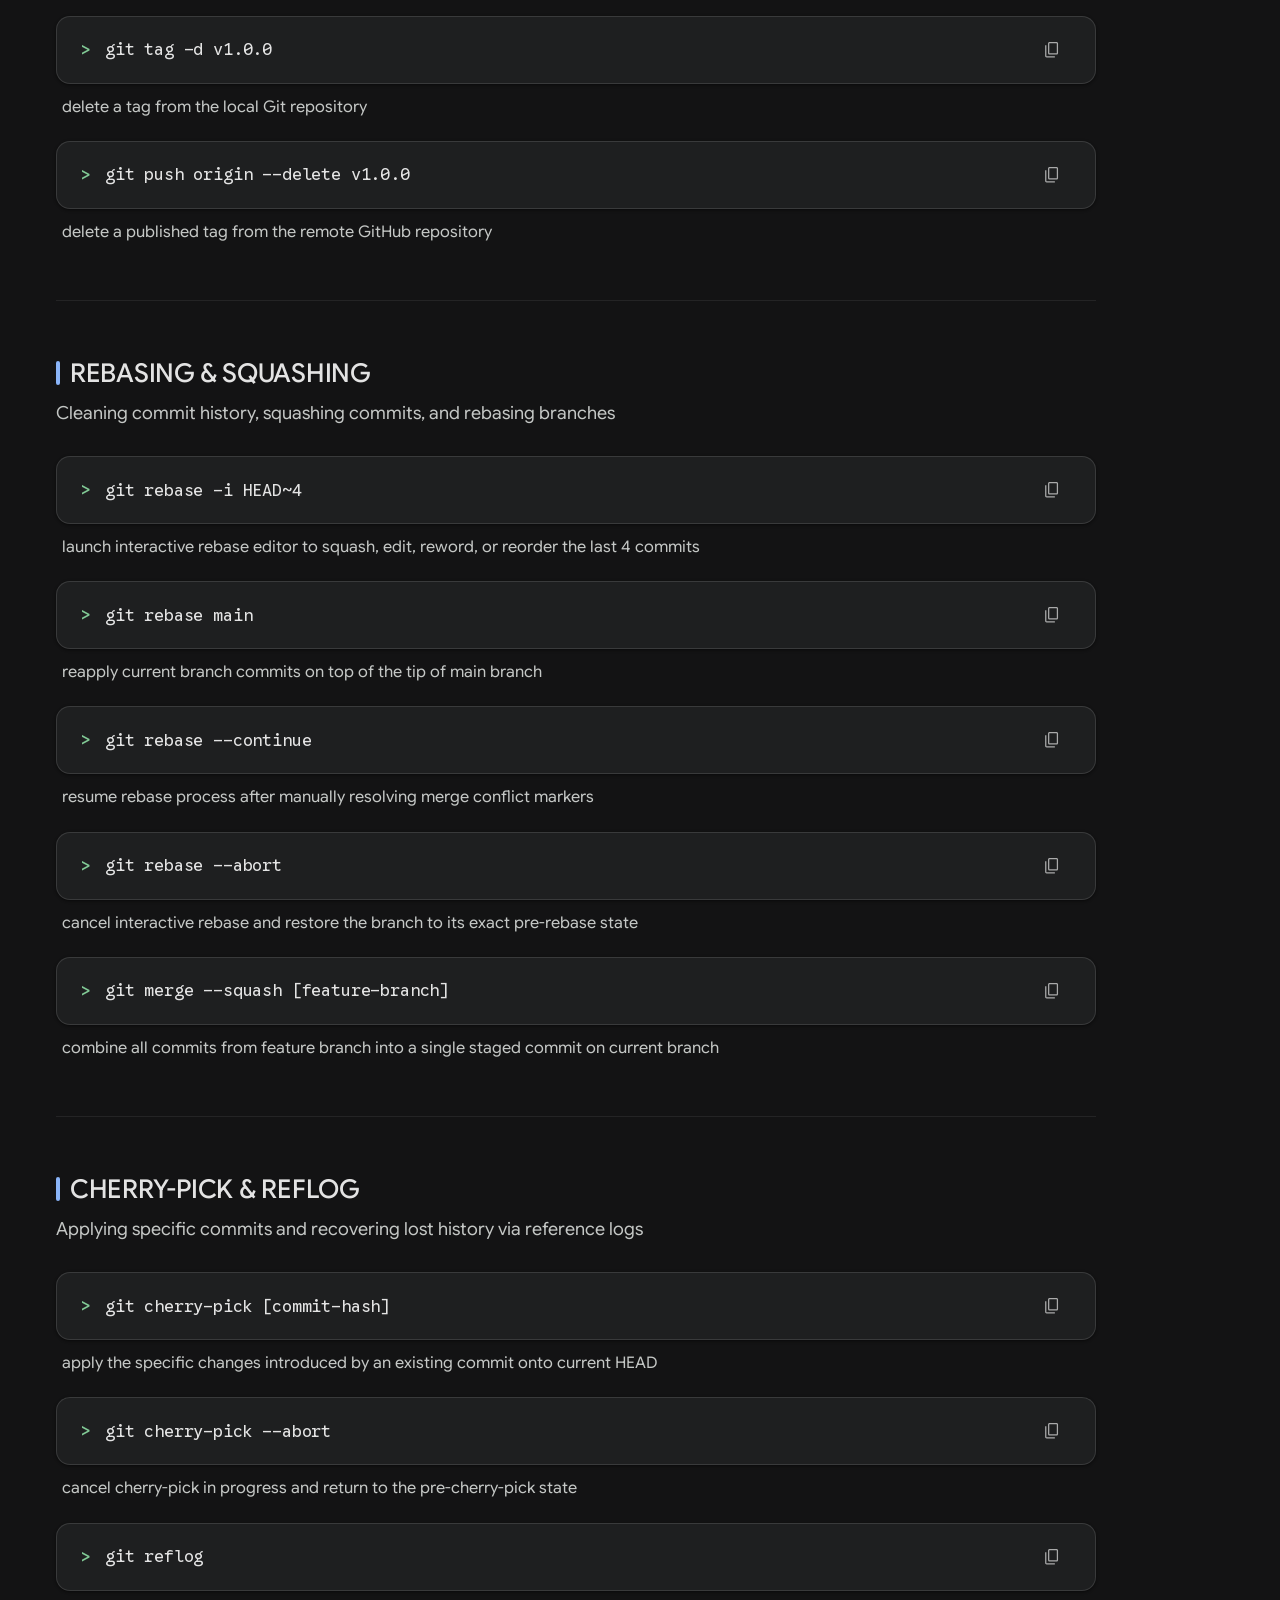
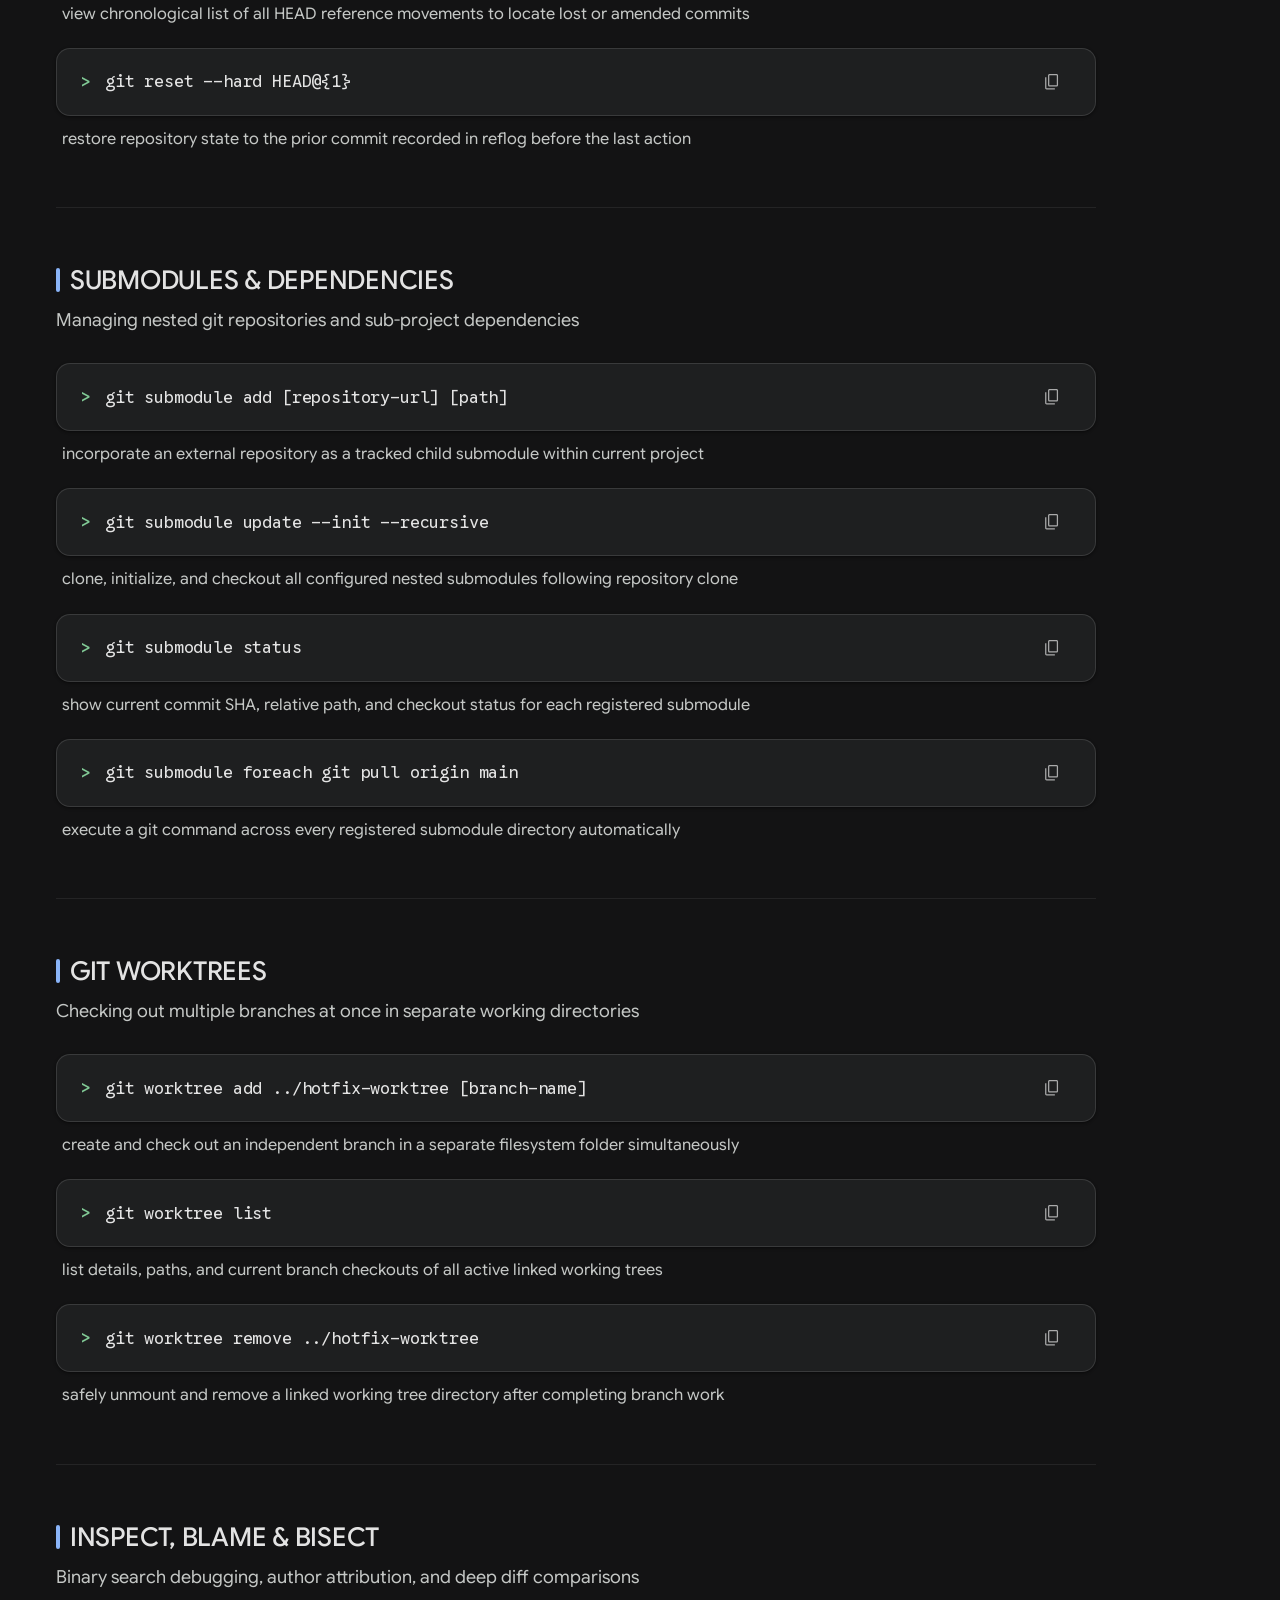
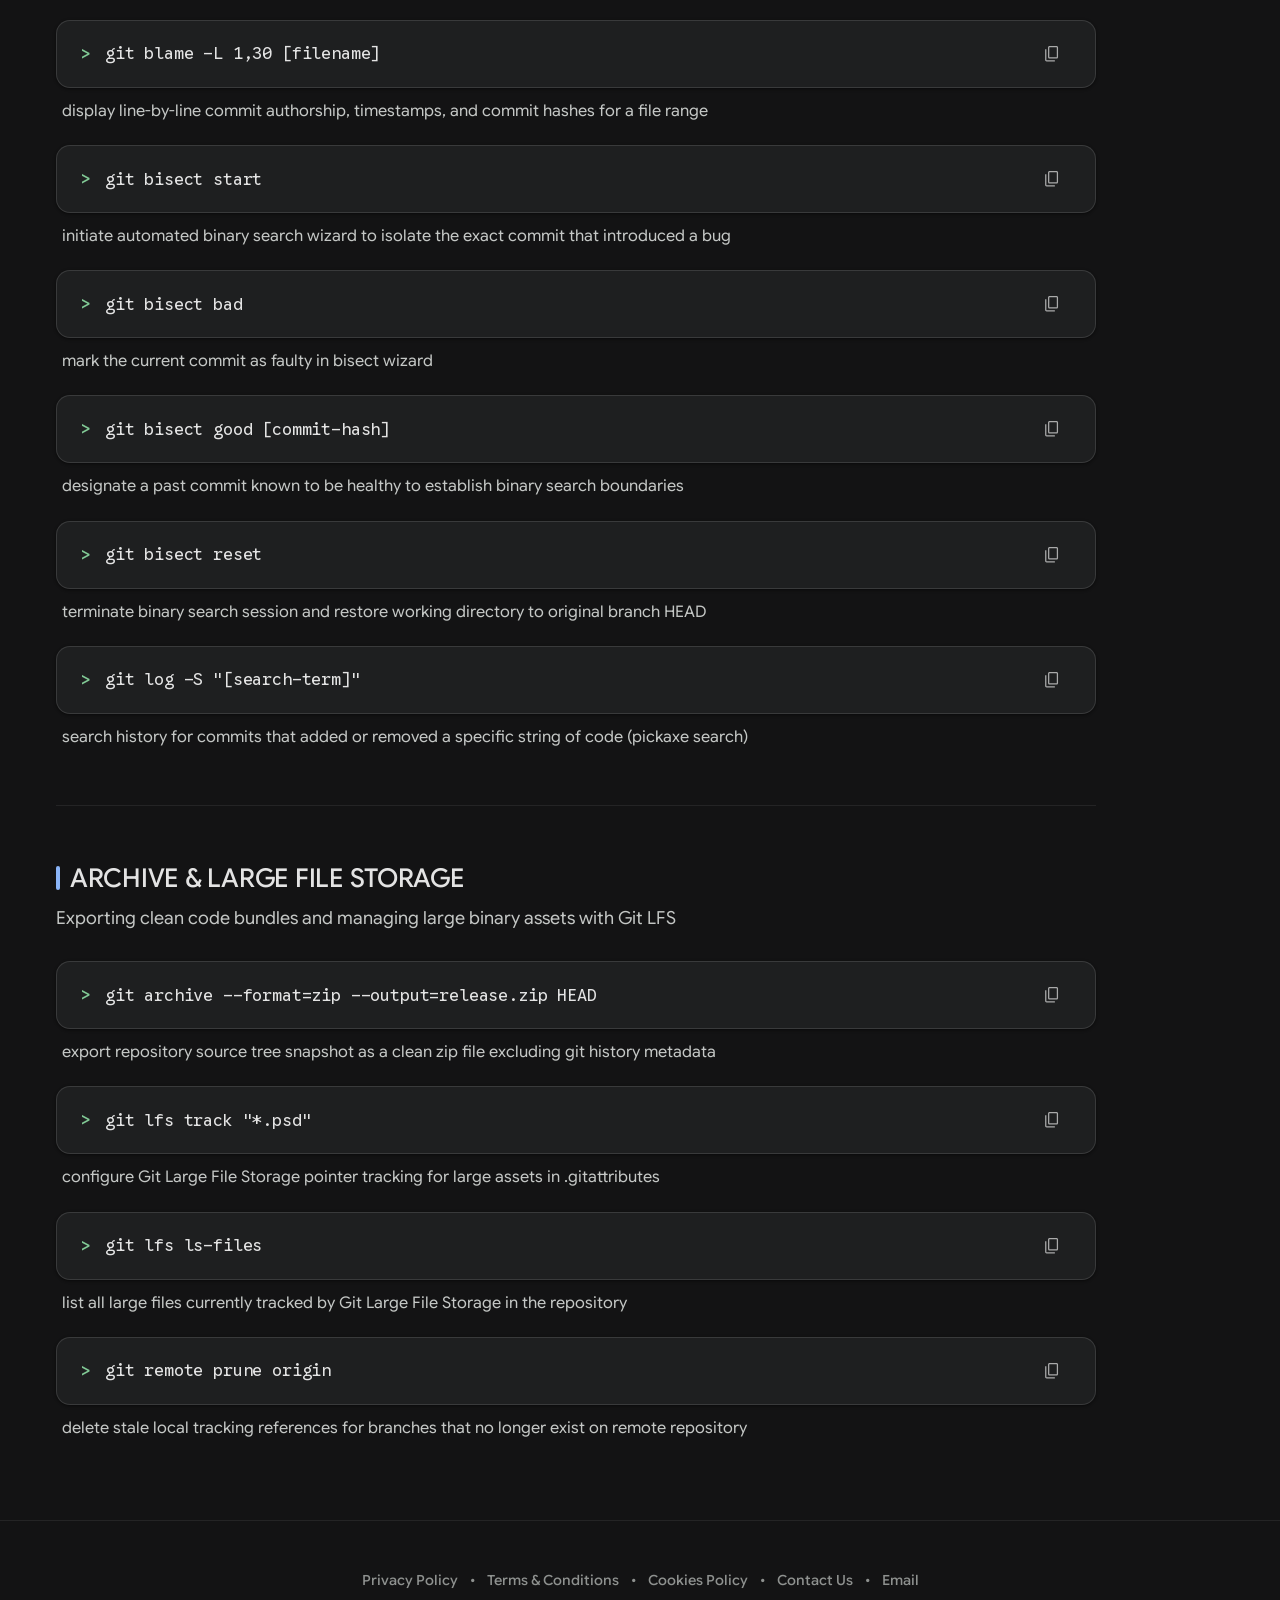
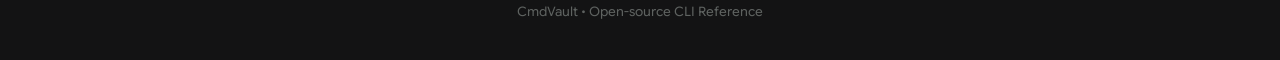
==== commit 9ca01a44: "Updated : Add Node.js category with 120 commands, npm, npx, and runtime tooling" ====
--- a/index.html
+++ b/index.html
@@ -95,6 +95,7 @@
         <button class="nav-tab" data-category="sql-mysql">MySQL</button>
         <button class="nav-tab" data-category="sql-postgresql">PostgreSQL</button>
         <button class="nav-tab" data-category="python">Python</button>
+        <button class="nav-tab" data-category="nodejs">Node.js</button>
       </div>
     </nav>
 
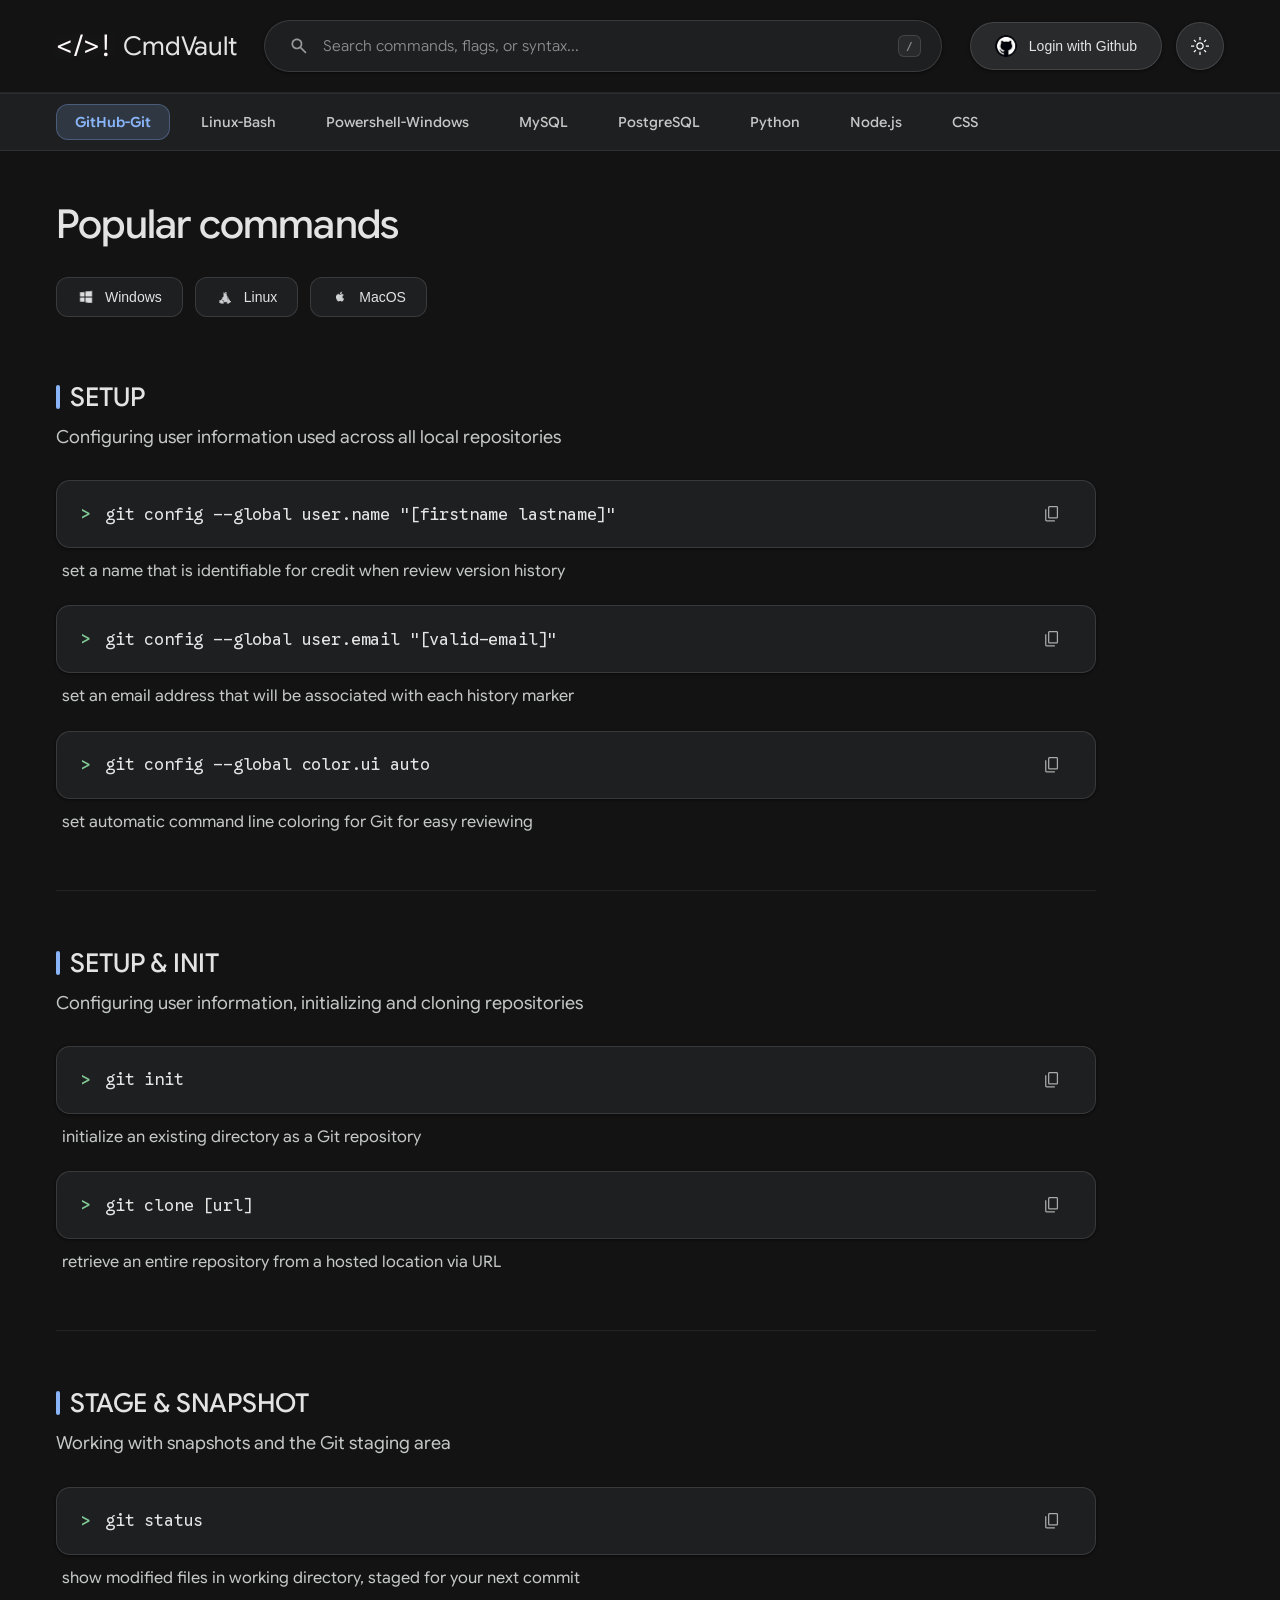
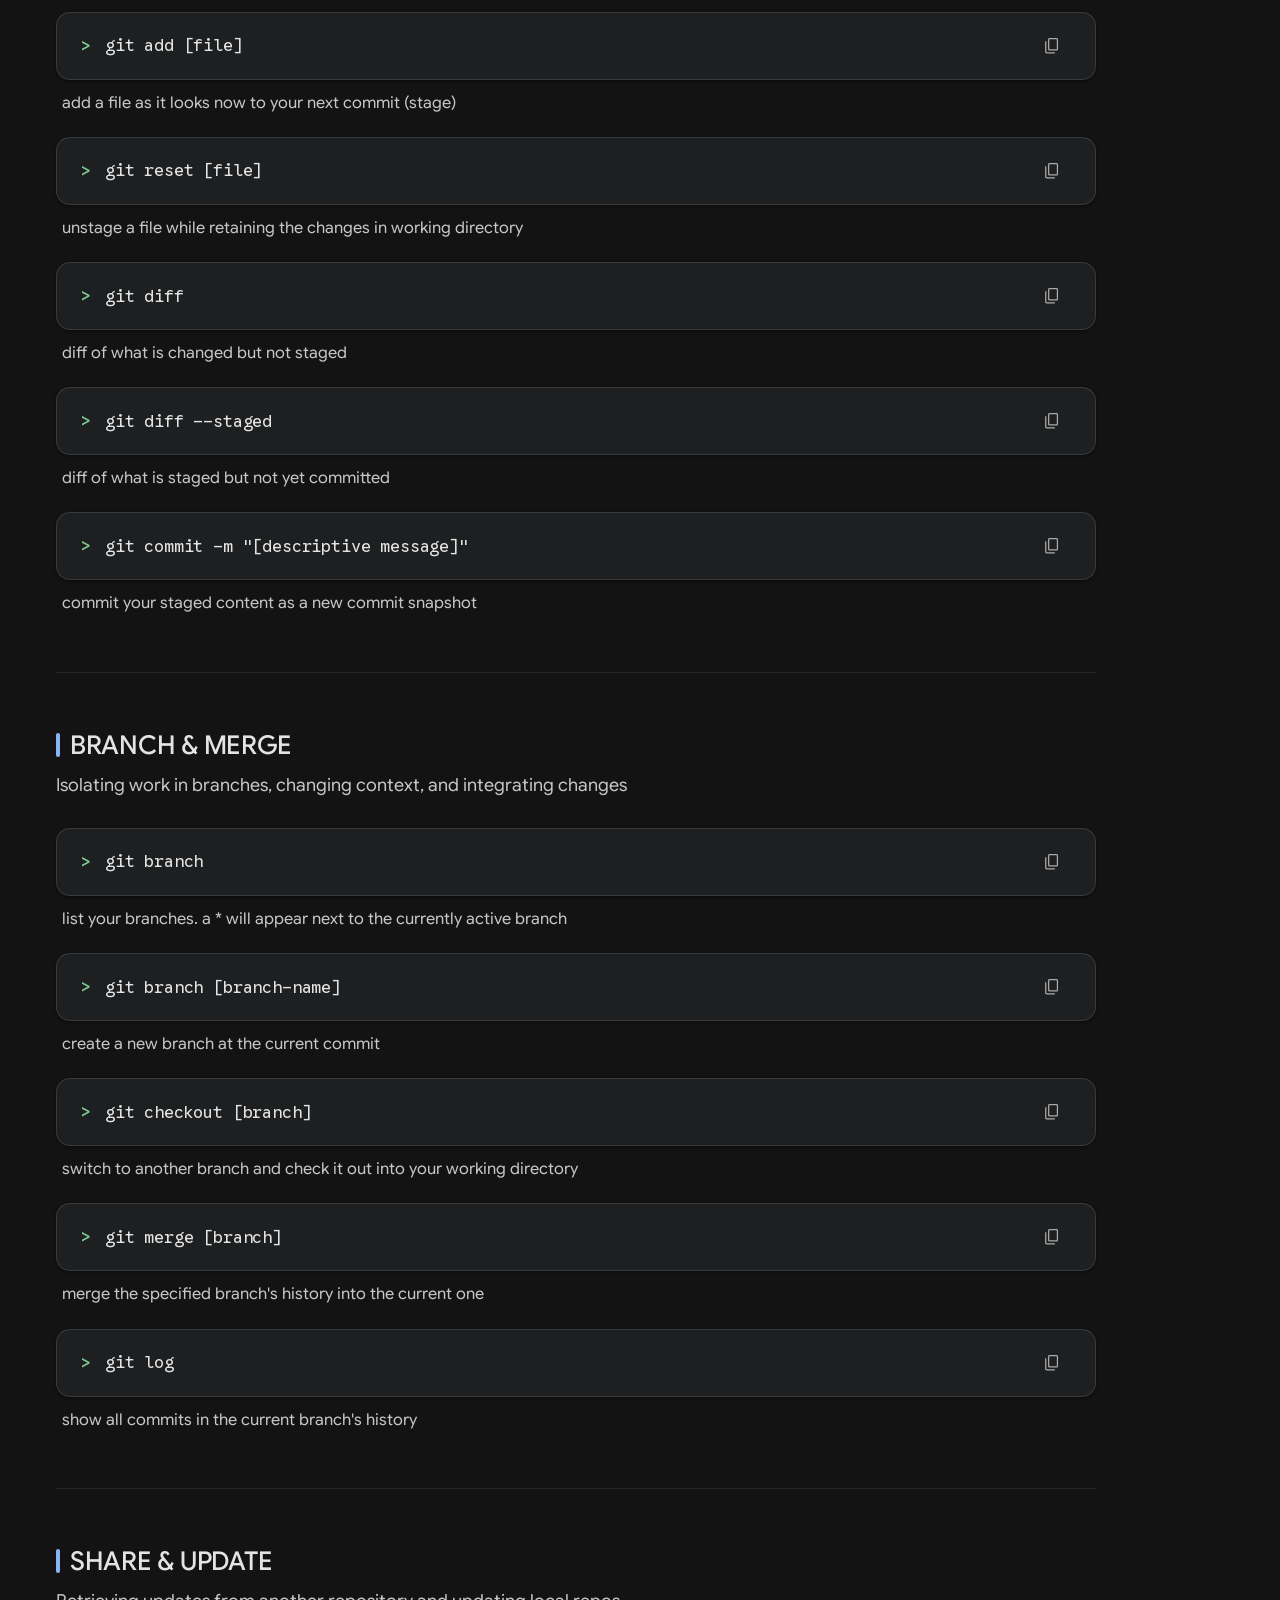
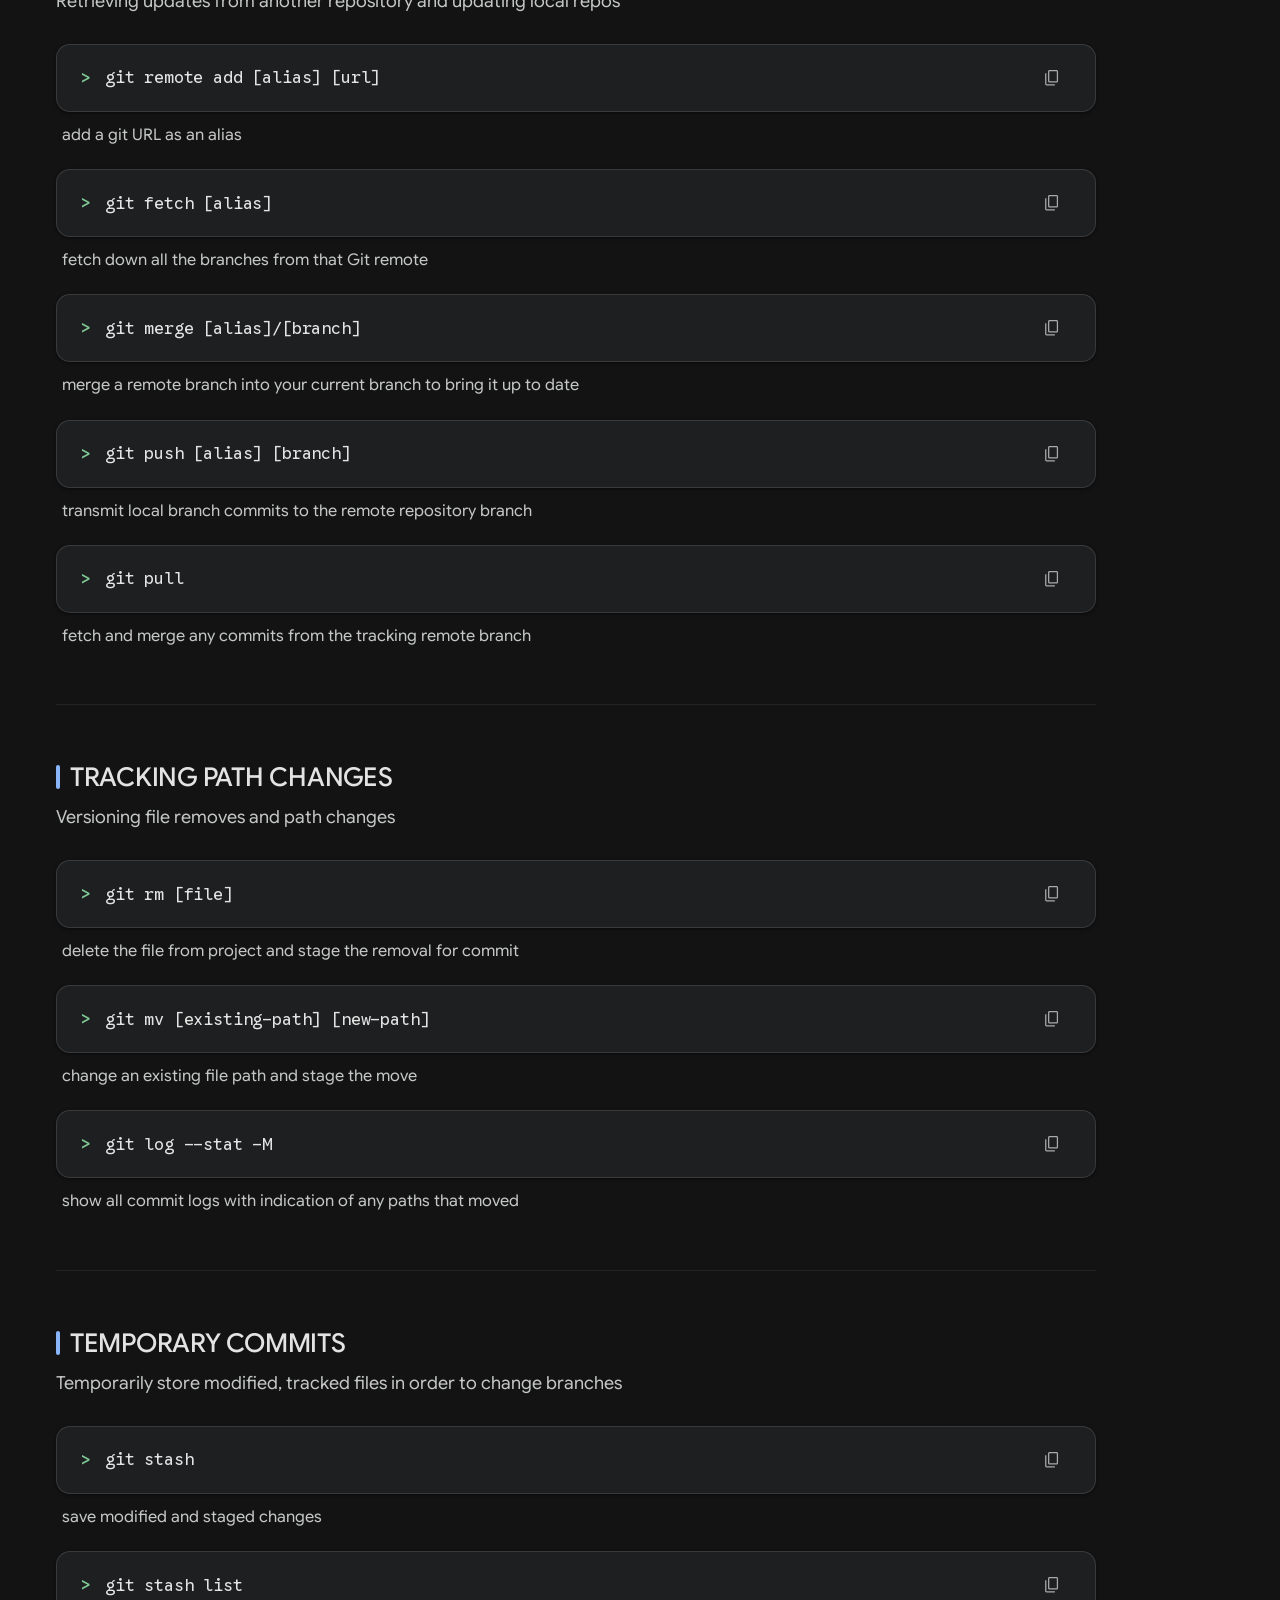
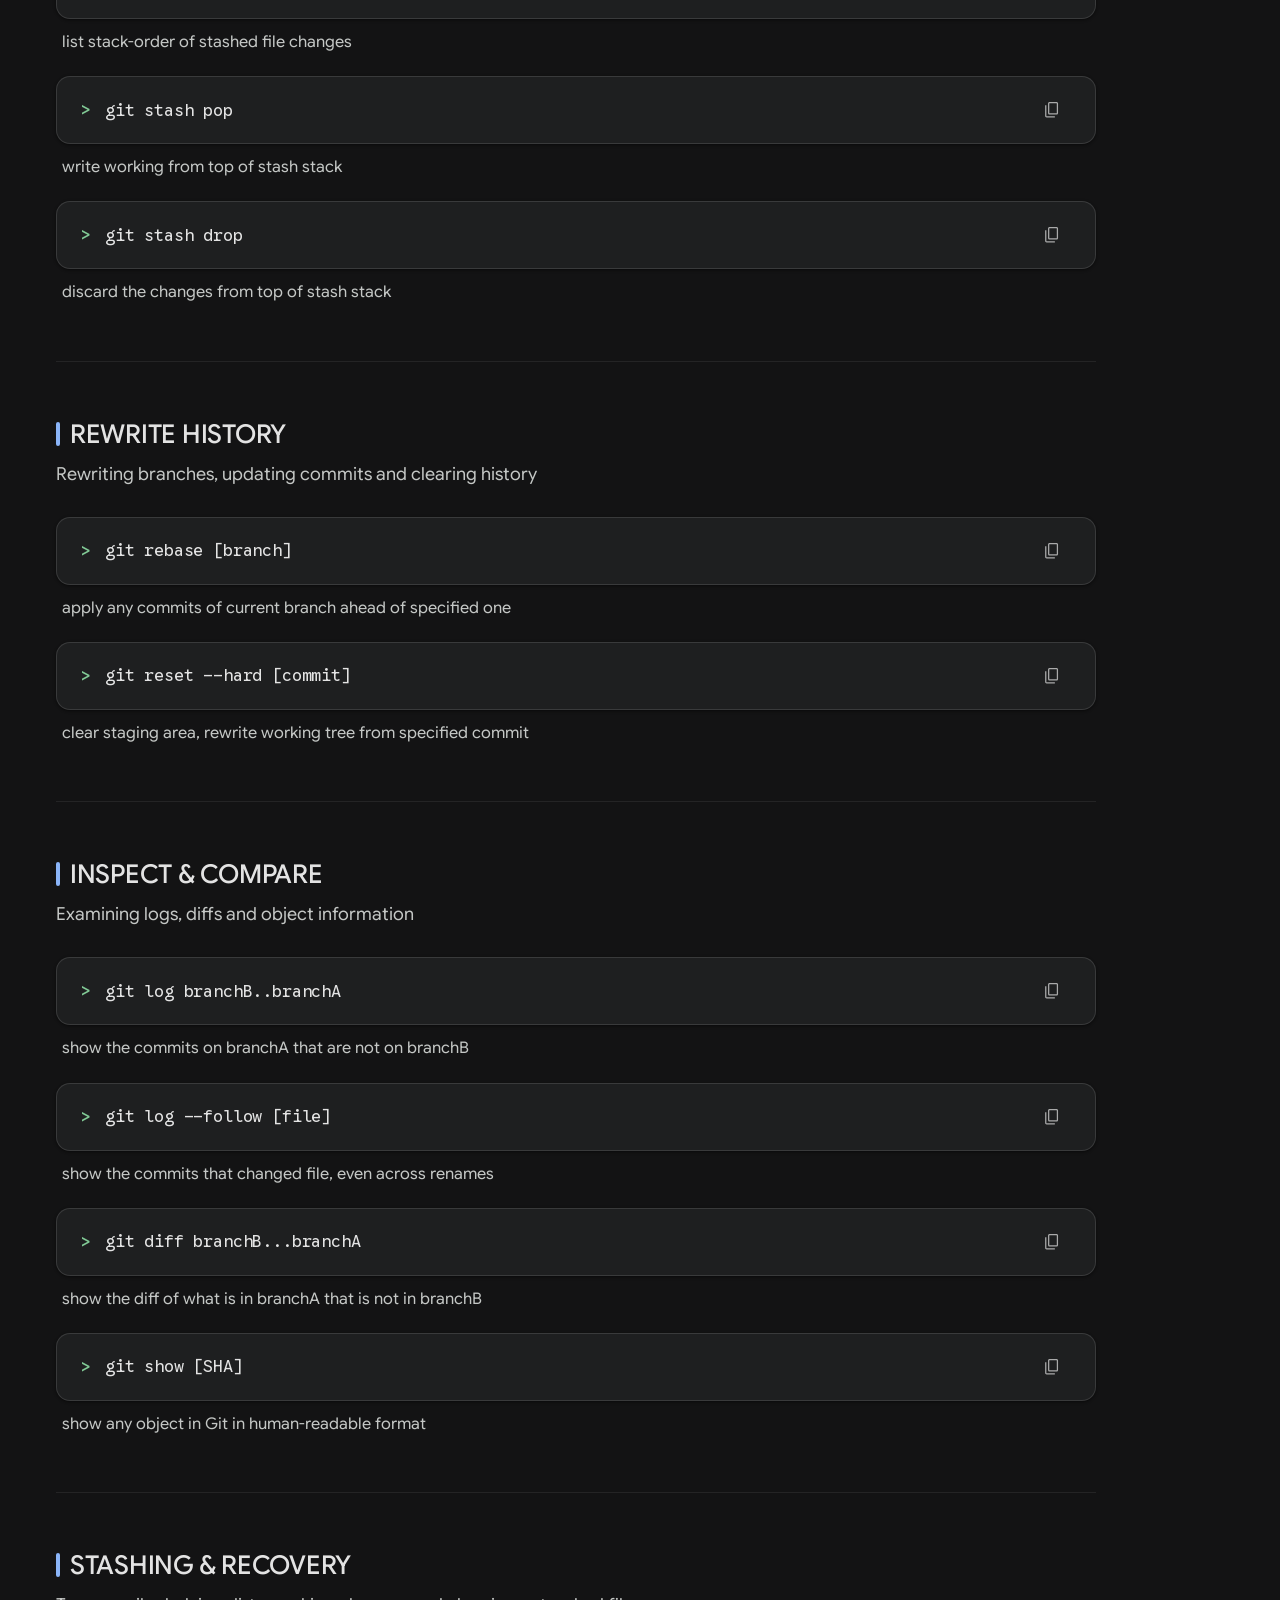
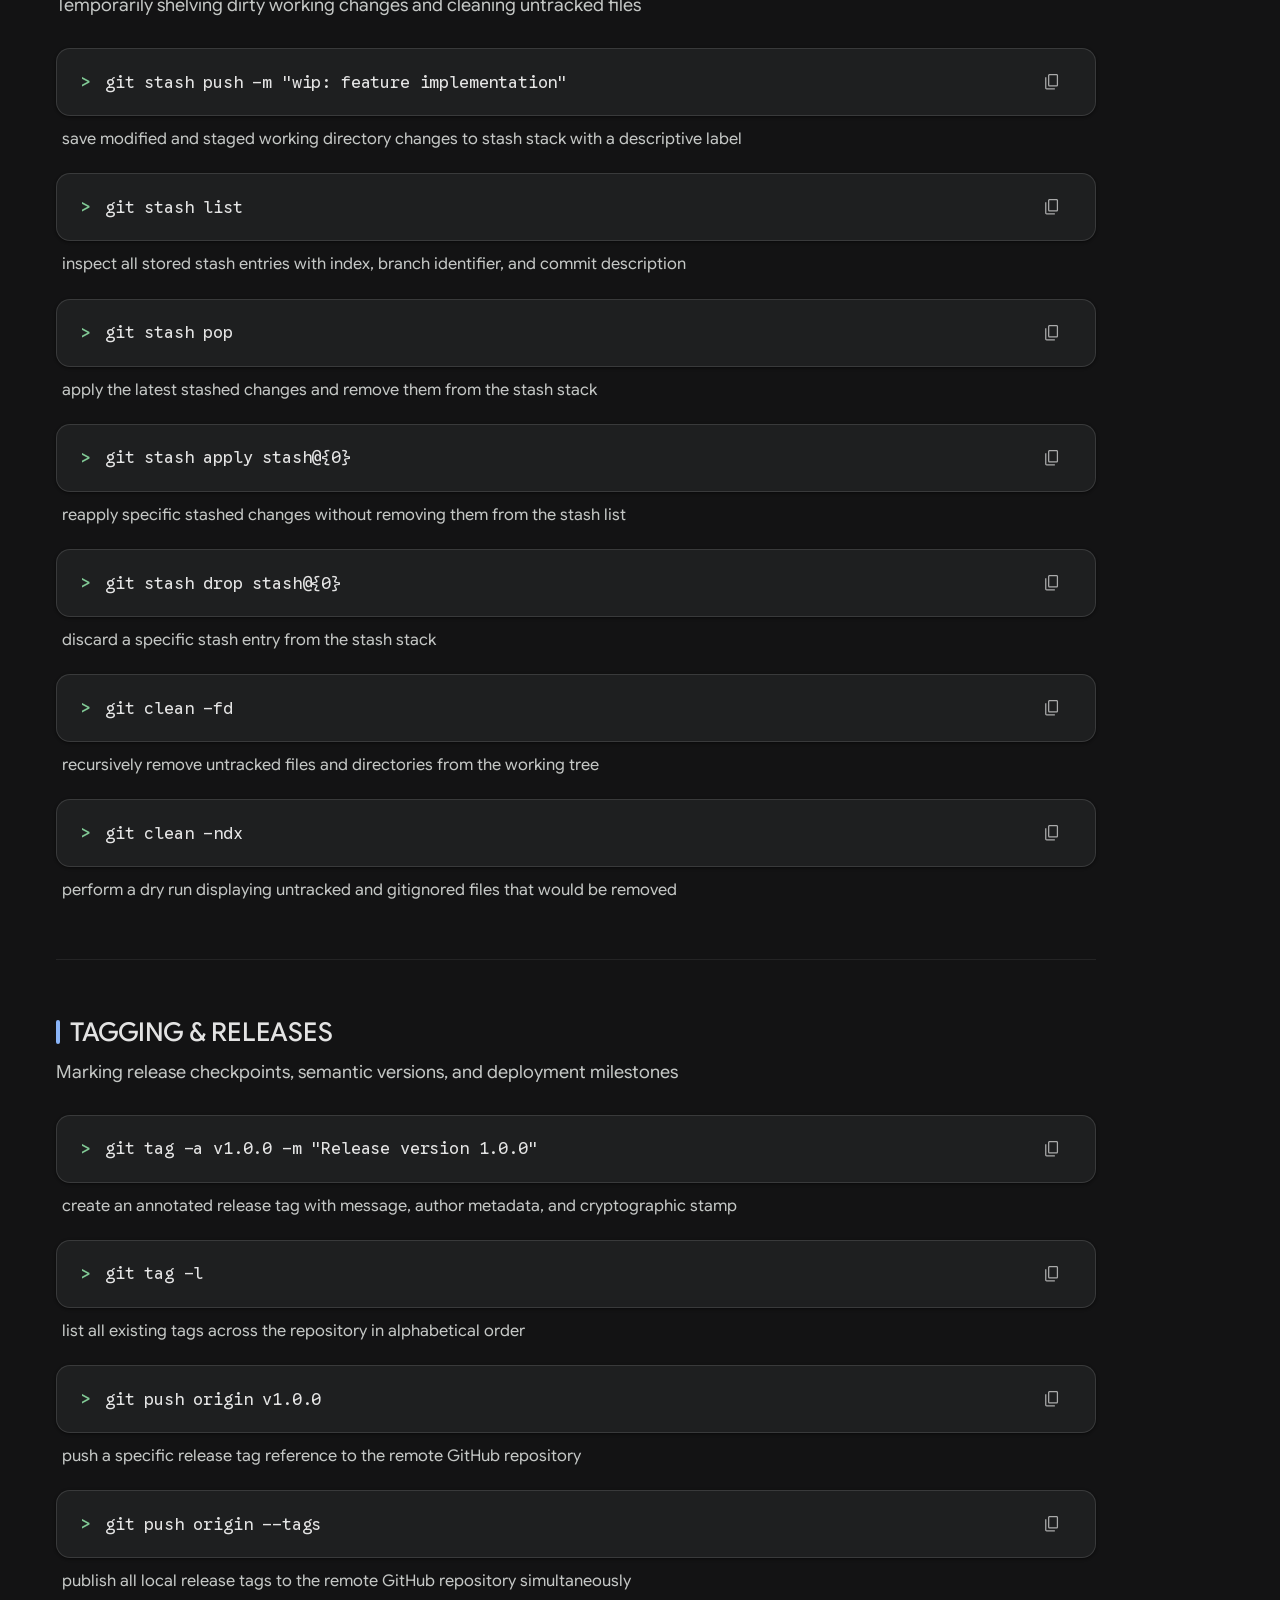
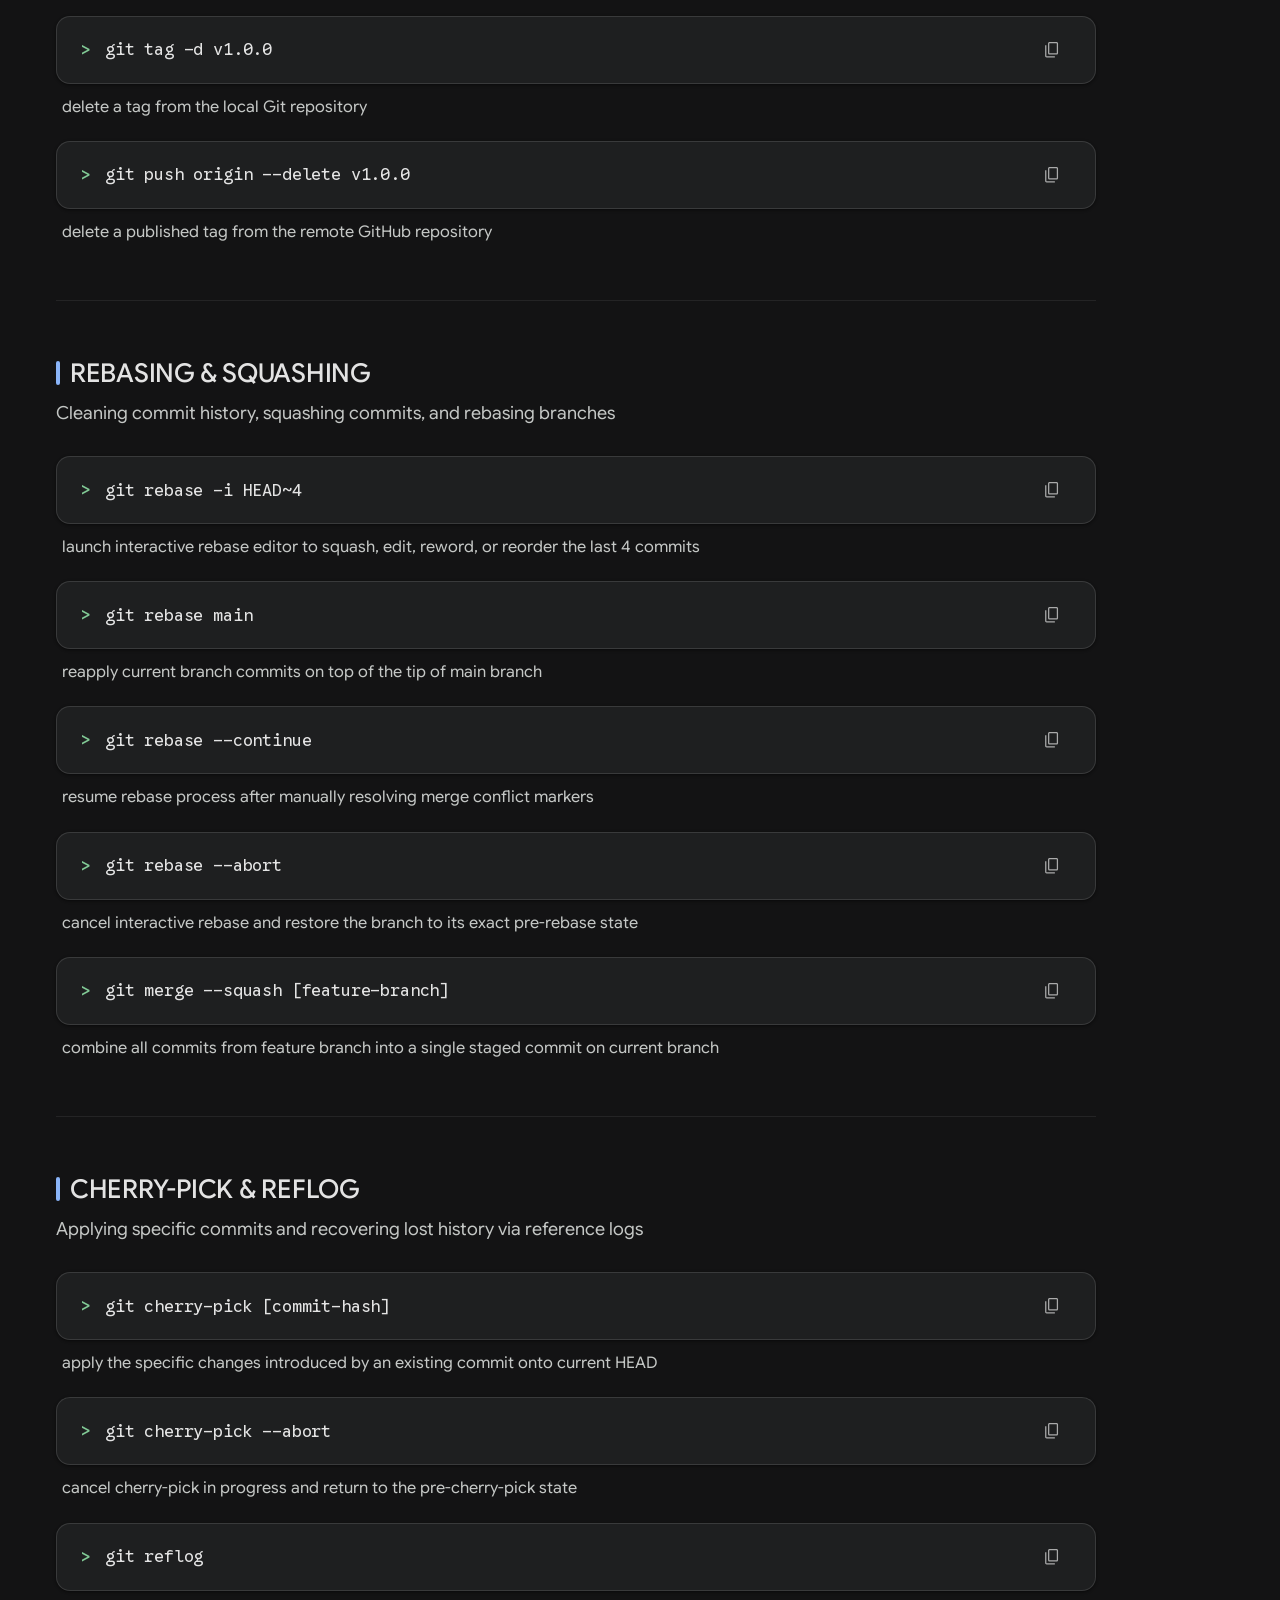
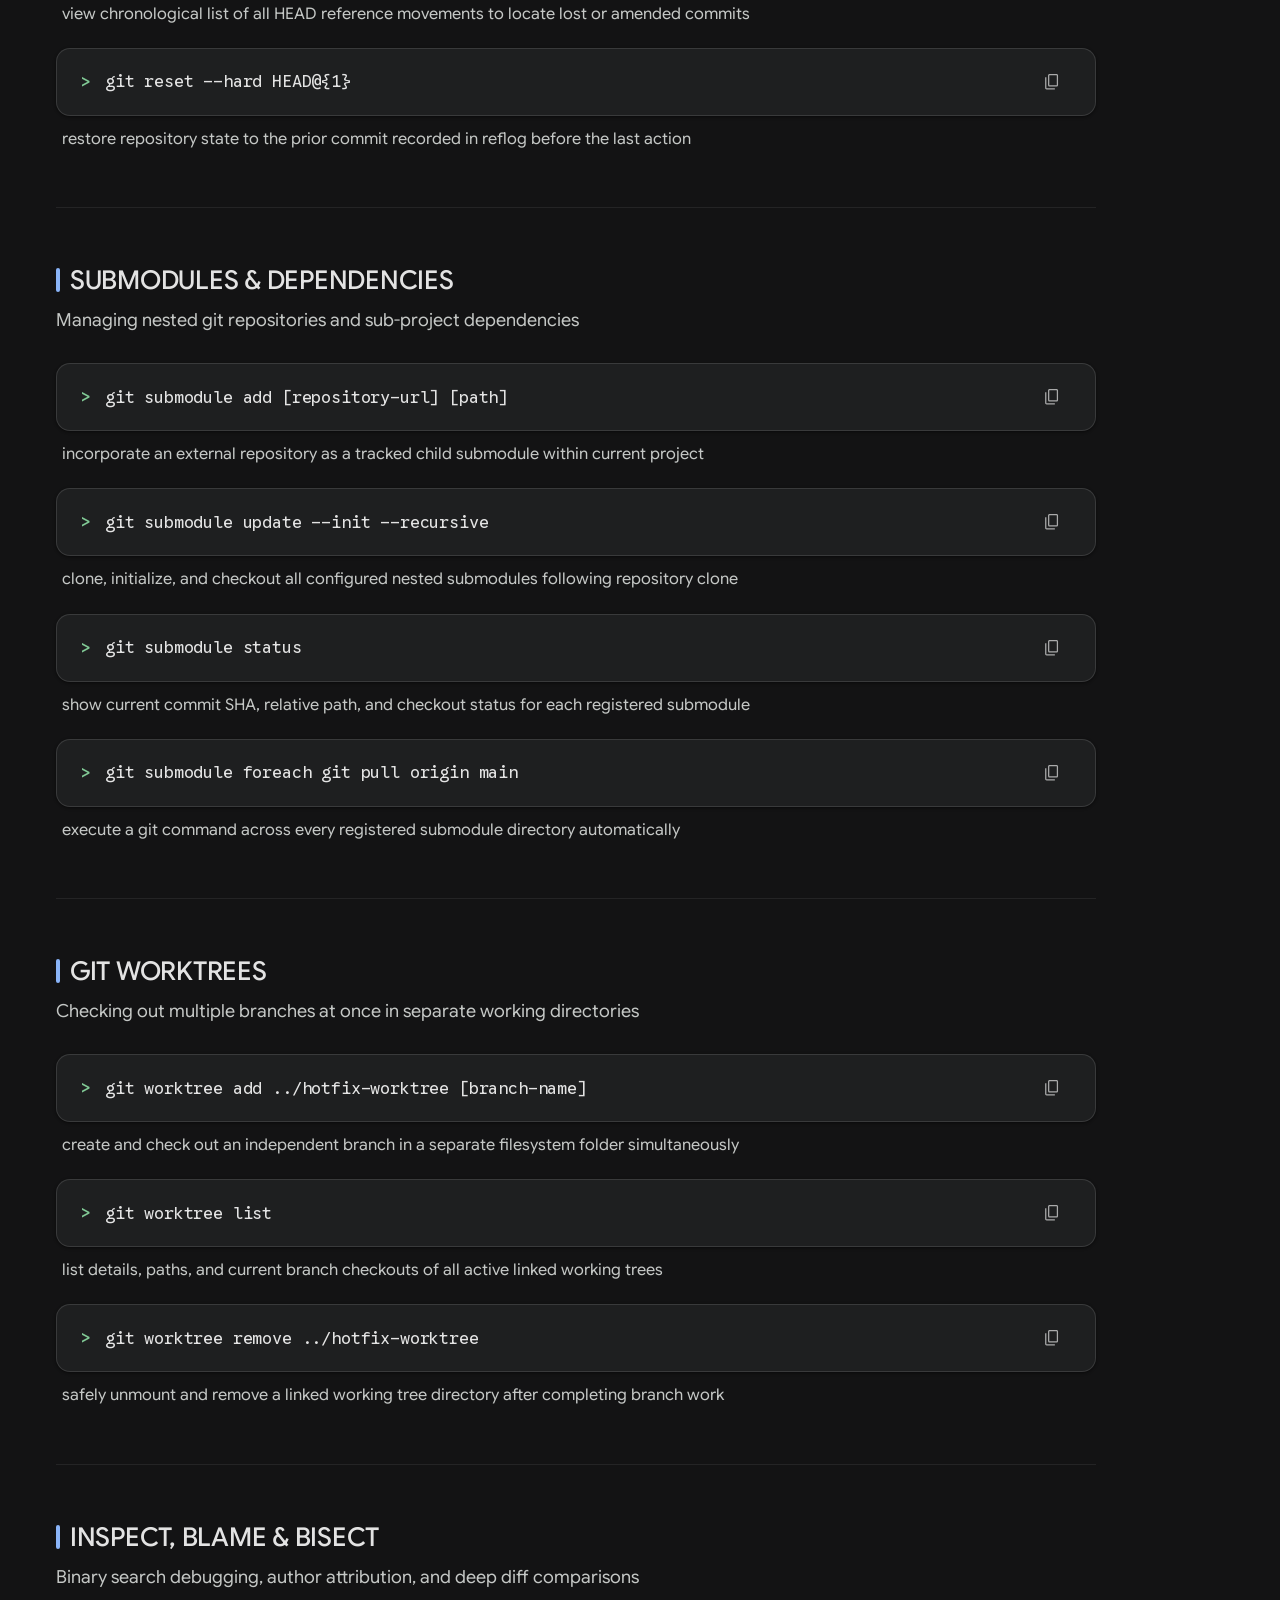
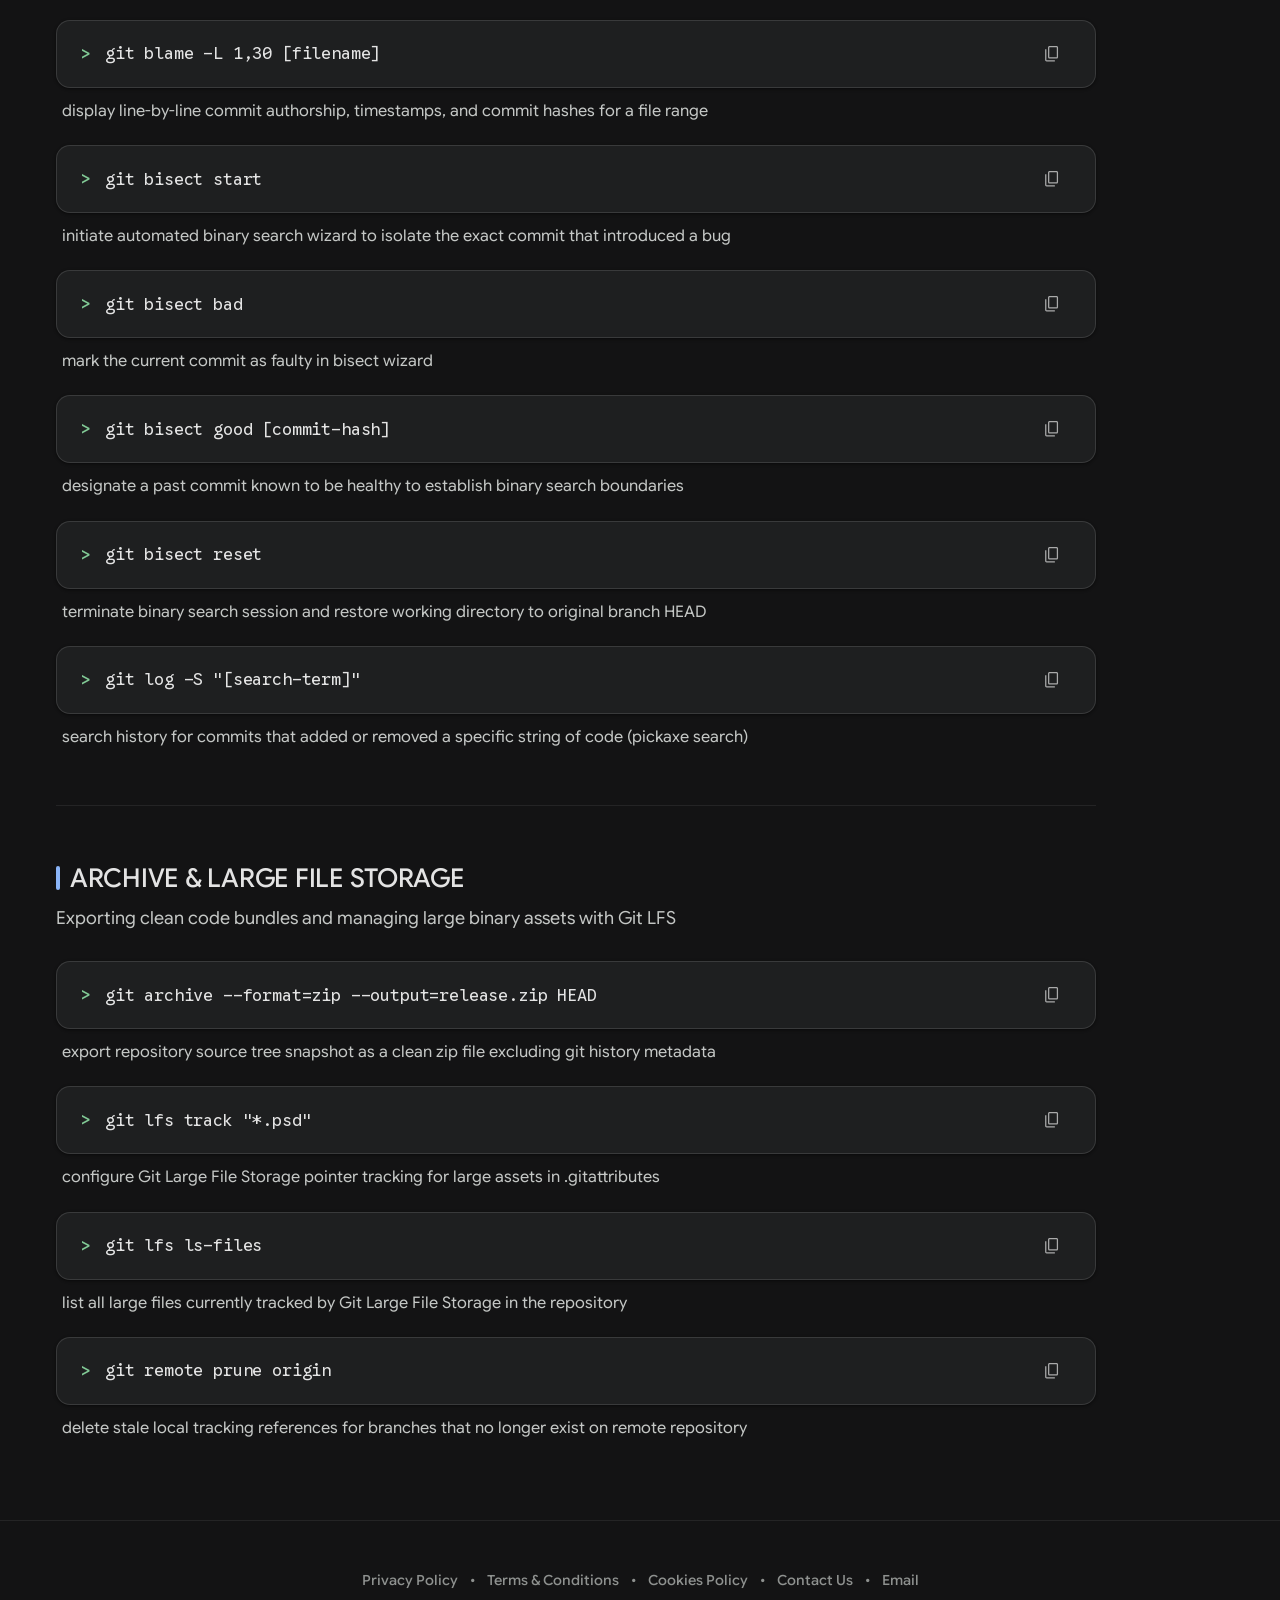
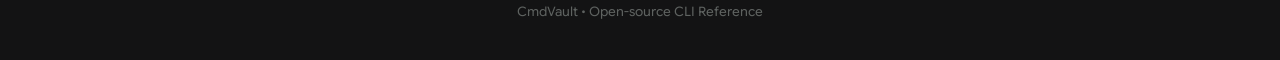
==== commit ac8bef1f: "Updated : Add CSS category with 132 rules, Flexbox, Grid, and modern layouts" ====
--- a/index.html
+++ b/index.html
@@ -96,6 +96,7 @@
         <button class="nav-tab" data-category="sql-postgresql">PostgreSQL</button>
         <button class="nav-tab" data-category="python">Python</button>
         <button class="nav-tab" data-category="nodejs">Node.js</button>
+        <button class="nav-tab" data-category="css">CSS</button>
       </div>
     </nav>
 
